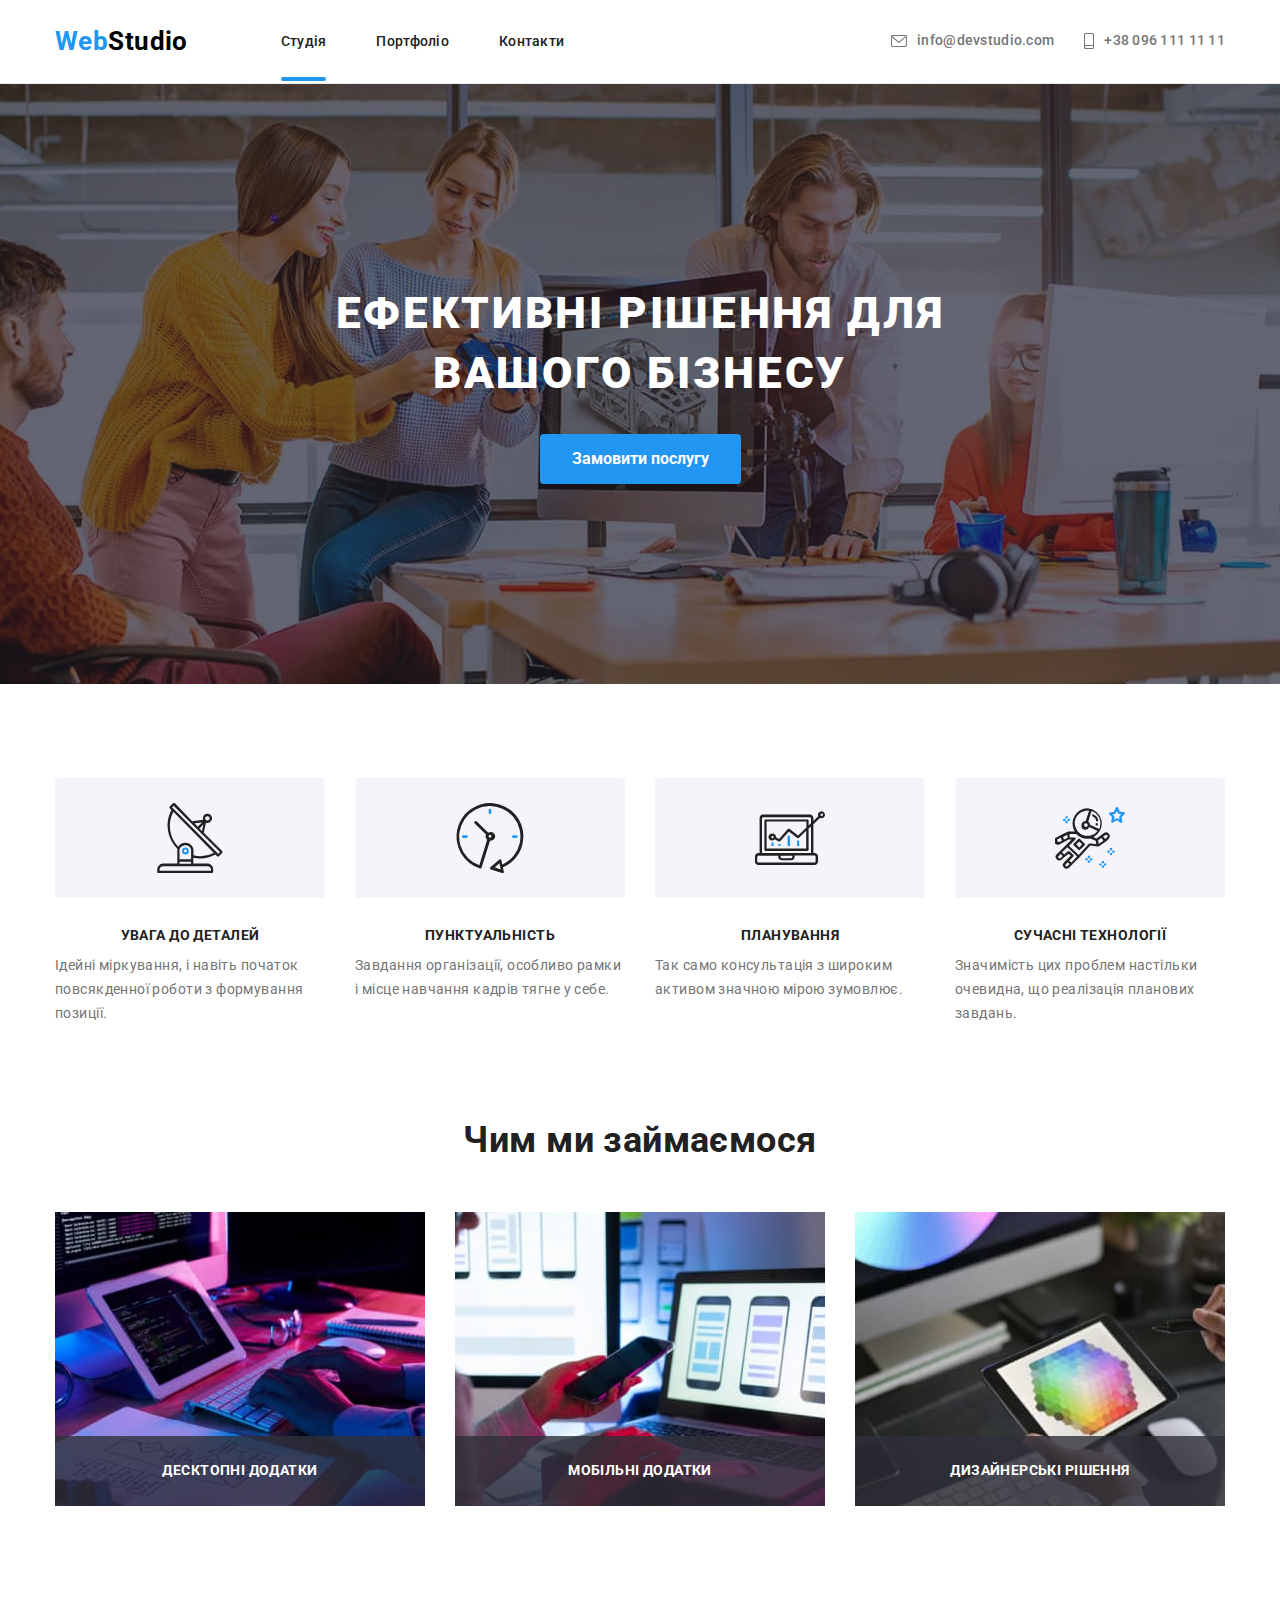
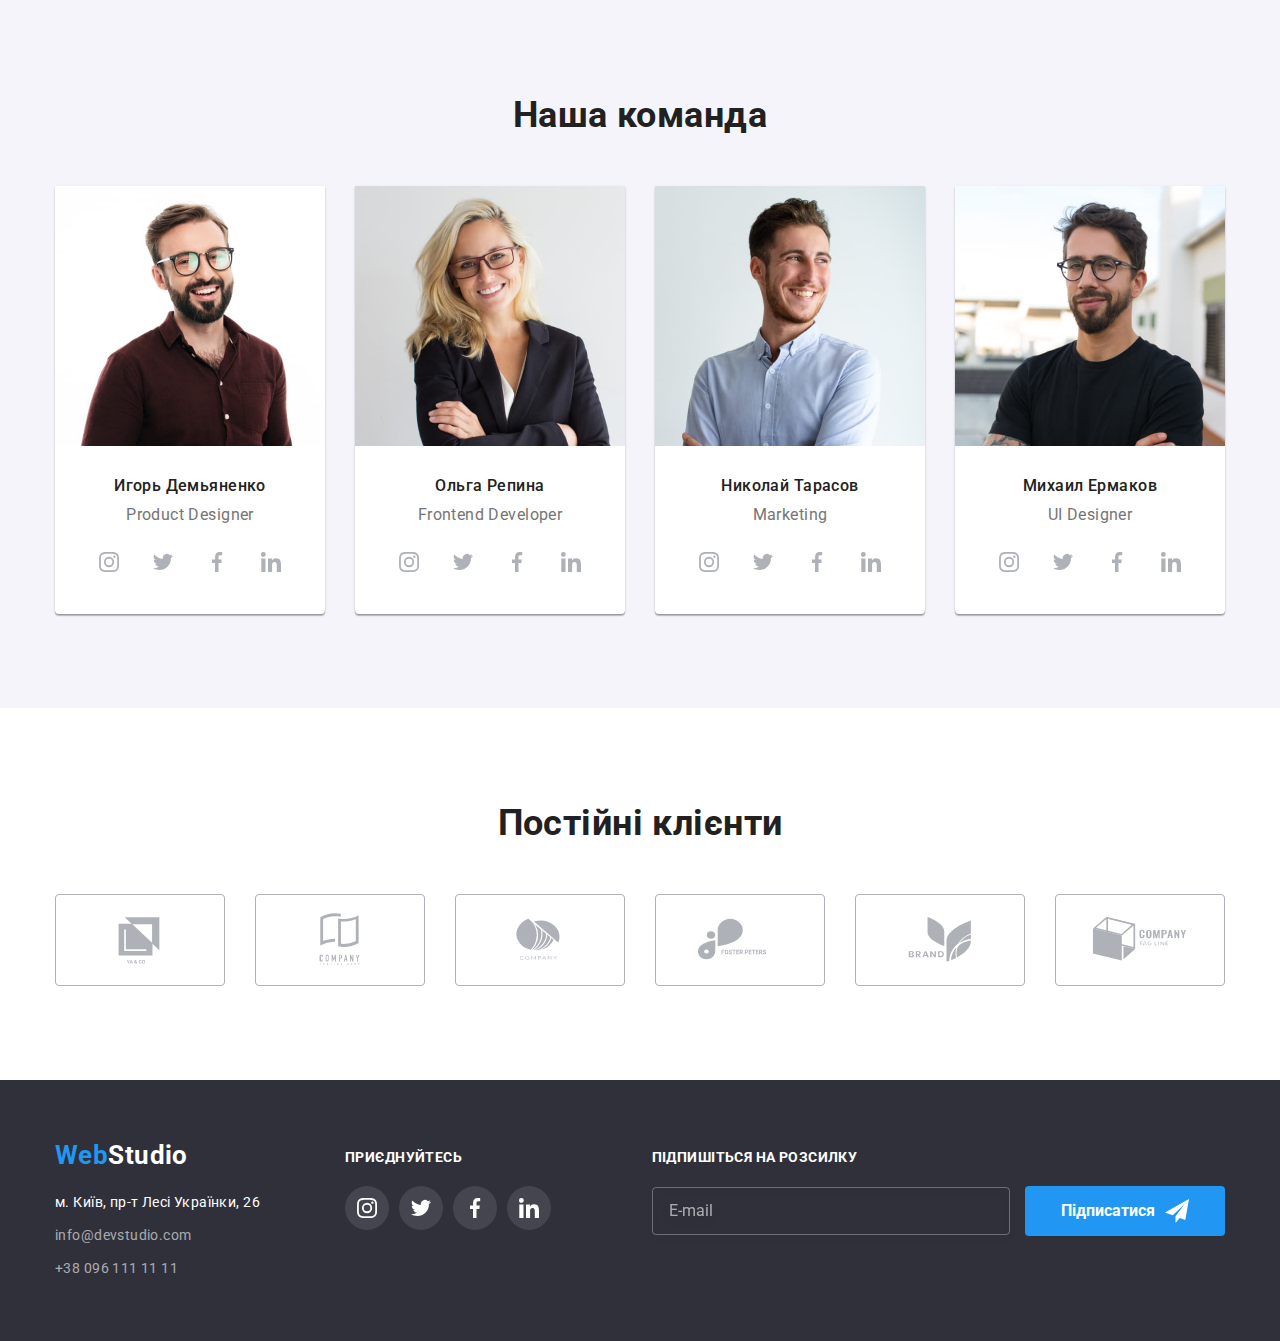
==== index.html @ 8ddde7fb "1" ====
<!DOCTYPE html>
<html lang="uk">
  <head>
    <meta charset="UTF-8" />
    <meta http-equiv="X-UA-Compatible" content="IE=edge" />
    <meta name="viewport" content="width=device-width, initial-scale=1.0" />
    <link
      href="https://fonts.googleapis.com/css2?family=Raleway:wght@700&family=Roboto:wght@400;500;700;900&display=swap"
      rel="stylesheet"
    />
    <link rel="stylesheet" href="./css/main.min.css" />

    <title>goit-markup-hw-08</title>
  </head>
  <body>
    <!-- головна навігація -->
    <heaer class="header">
      <div class="container">
        <nav class="main-navigation">
          <!-- логотип -->
          <a class="logo" href="./index.html" data-logo-hide>
            <span class="logo__item">Web</span
            ><span class="logo__item logo__item--common">Studio</span>
          </a>
          <!-- /логотип -->
          <button class="header__button" type="button" aria-expanded="false" data-menu-button>
            <svg
              class="header__icon"
              width="40"
              height="40"
              aria-controls="menu-container"
              aria-label="Перемикач мобільного меню"
            >
              <use class="header__icon--close" href="./images/icons1.svg#icon-close"></use>
              <use class="header__icon--menu" href="./images/icons1.svg#icon-menu"></use>
            </svg>
          </button>
          <div class="menu-container" id="menu-container" data-menu>
            <ul class="site-navigation">
              <li class="site-navigation__item">
                <a
                  class="main-navigation__link site-navigation__link site-navigation__link--active"
                  href="./index.html"
                  >Студія</a
                >
              </li>
              <li class="site-navigation__item">
                <a class="main-navigation__link site-navigation__link" href="./portfolio.html"
                  >Портфоліо</a
                >
              </li>
              <li class="site-navigation__item">
                <a class="main-navigation__link site-navigation__link" href="#">Контакти</a>
              </li>
            </ul>
            <!-- for desktop-tablet -->
            <ul class="contact-navigation">
              <li class="contact-navigation__item">
                <a
                  class="contact-navigation__link main-navigation__link"
                  href="mailto:info@devstudio.com"
                >
                  <svg class="contact-navigation__icon" width="16" height="12">
                    <use href="./images/icons1.svg#icon-envelope"></use>
                  </svg>
                  info@devstudio.com</a
                >
              </li>
              <li class="contact-navigation__item">
                <a class="contact-navigation__link main-navigation__link" href="tel:+380961111111"
                  ><svg class="contact-navigation__icon" width="10" height="16">
                    <use href="./images/icons1.svg#icon-smartphone"></use>
                  </svg>
                  +38 096 111 11 11</a
                >
              </li>
            </ul>
            <!-- /for desktop-tablet -->

            <!-- for mobile -->
            <ul class="contact-navigation-mobile">
              <li class="contact-navigation-mobile__item">
                <a
                  class="contact-navigation-mobile__link main-navigation__link"
                  href="tel:+380961111111"
                >
                  +38 096 111 11 11</a
                >
              </li>
              <li class="contact-navigation-mobile__item">
                <a
                  class="contact-navigation-mobile__link main-navigation__link"
                  href="mailto:info@devstudio.com"
                >
                  info@devstudio.com</a
                >
              </li>
            </ul>
            <ul class="mobile-menu-list">
              <li class="mobile-menu-list__item">
                Instagram<span class="mobile-menu-list__separator">|</span>
              </li>
              <li class="mobile-menu-list__item">
                Twitter<span class="mobile-menu-list__separator">|</span>
              </li>
              <li class="mobile-menu-list__item">
                Facebook<span class="mobile-menu-list__separator">|</span>
              </li>
              <li class="mobile-menu-list__item">LinkedIn</li>
            </ul>
            <!-- /for mobile -->
          </div>
        </nav>
      </div>
    </heaer>

    <!-- секція герой -->
    <section class="hero">
      <div class="container">
        <h1 class="hero__title">
          Ефективні рішення для <br />
          вашого бізнесу
        </h1>
        <button
          class="button button--primary"
          type="button"
          aria-label="Замовити послугу"
          data-modal-open
        >
          Замовити послугу
        </button>
      </div>
    </section>

    <!-- переваги -->
    <section class="features container">
      <h2 class="title visually-hidden">Характеристика компанії</h2>
      <ul class="features-list">
        <li class="features-list__item">
          <div class="features-list__container">
            <svg class="features-list__icon" width="70" height="70">
              <use href="./images/icons1.svg#icon-antenna"></use>
            </svg>
          </div>

          <h2 class="features-list__title">УВАГА ДО ДЕТАЛЕЙ</h2>
          <p class="features-list__caption">
            Ідейні міркування, і навіть початок повсякденної роботи з формування позиції.
          </p>
        </li>
        <li class="features-list__item">
          <div class="features-list__container">
            <svg class="features-list__icon" width="70" height="70">
              <use href="./images/icons1.svg#icon-clock"></use>
            </svg>
          </div>

          <h2 class="features-list__title">ПУНКТУАЛЬНІСТЬ</h2>
          <p class="features-list__caption">
            Завдання організації, особливо рамки і місце навчання кадрів тягне у себе.
          </p>
        </li>
        <li class="features-list__item">
          <div class="features-list__container">
            <svg class="features-list__icon" width="70" height="70">
              <use href="./images/icons1.svg#icon-diagram"></use>
            </svg>
          </div>

          <h2 class="features-list__title">ПЛАНУВАННЯ</h2>
          <p class="features-list__caption">
            Так само консультація з широким активом значною мірою зумовлює.
          </p>
        </li>
        <li class="features-list__item">
          <div class="features-list__container">
            <svg class="features-list__icon" width="70" height="70">
              <use href="./images/icons1.svg#icon-astronaut"></use>
            </svg>
          </div>

          <h2 class="features-list__title">СУЧАСНІ ТЕХНОЛОГІЇ</h2>
          <p class="features-list__caption">
            Значимість цих проблем настільки очевидна, що реалізація планових завдань.
          </p>
        </li>
      </ul>
    </section>

    <!-- що ми робимо? -->
    <section class="occupation container">
      <h2 class="title">Чим ми займаємося</h2>
      <ul class="occupation-list">
        <li class="occupation-list__item">
          <div class="occupation-list__thumb">
            <img
              src="./images/programming.jpg"
              alt="Програмування"
              class="occupation-list__image"
            />
            <!-- <img
              srcset="./images/maket.jpg 320w, ./images/maket@2x.jpg 640w"
              src="./images/maket.jpg"
              alt="Создание макета"
              sizes="(min-width: 1600px) 15vw, (min-width: 1200px) 25vw, (min-width: 768px) 50vw, 100vw"
            /> -->
            <span class="occupation-list__caption">Десктопні додатки</span>
          </div>
        </li>
        <li class="occupation-list__item">
          <div class="occupation-list__thumb">
            <img src="./images/maket.jpg" alt="Створення макету" class="occupation-list__image" />
            <span class="occupation-list__caption">Мобільні додатки</span>
          </div>
        </li>
        <li class="occupation-list__item">
          <div class="occupation-list__thumb">
            <img
              src="./images/colour-selection.jpg"
              alt="Підбір кольорів"
              class="occupation-list__image"
            />
            <span class="occupation-list__caption">Дизайнерські рішення</span>
          </div>
        </li>
      </ul>
    </section>

    <!-- секція команди -->
    <section class="team">
      <div class="container">
        <h2 class="title">Наша команда</h2>
        <ul class="team-list">
          <li class="team-list__item">
            <img
              srcset="./images/product-designer@2x.jpg 320w, ./images/product-designer.jpg 640w"
              src="./images/product-designer@2x.jpg"
              alt="Фото Игоря Демьяненко"
              sizes="(min-width: 1600px) 15vw, (min-width: 1200px) 25vw, (min-width: 768px) 50vw, 100vw"
            />
            <div class="team-list__holder">
              <h2 class="team-list__title">Игорь Демьяненко</h2>
              <span class="team-list__caption">Product Designer</span>

              <!-- блок посилань на соціальні мережі -->
              <ul class="social-list">
                <li class="social-list__item">
                  <a class="social-list__link" href="#">
                    <svg class="social-list__icon" width="20" height="20">
                      <use href="./images/icons1.svg#icon-instagram"></use>
                    </svg>
                  </a>
                </li>
                <li class="social-list__item">
                  <a class="social-list__link" href="#">
                    <svg class="social-list__icon" width="20" height="20">
                      <use href="./images/icons1.svg#icon-twitter"></use>
                    </svg>
                  </a>
                </li>
                <li class="social-list__item">
                  <a class="social-list__link" href="#">
                    <svg class="social-list__icon" width="20" height="20">
                      <use href="./images/icons1.svg#icon-facebook"></use>
                    </svg>
                  </a>
                </li>
                <li class="social-list__item">
                  <a class="social-list__link" href="#">
                    <svg class="social-list__icon" width="20" height="20">
                      <use href="./images/icons1.svg#icon-linkedin"></use>
                    </svg>
                  </a>
                </li>
              </ul>
              <!-- /блок посилань на соціальні мережі -->
            </div>
          </li>
          <li class="team-list__item">
            <img
              srcset="./images/frontend-developer@2x.jpg 320w, ./images/frontend-developer.jpg 640w"
              src="./images/frontend-developer@2x.jpg"
              alt="Фото Ольги Репиной"
              sizes="(min-width: 1600px) 15vw, (min-width: 1200px) 25vw, (min-width: 768px) 50vw, 100vw"
            />
            <div class="team-list__holder">
              <h2 class="team-list__title">Ольга Репина</h2>
              <span class="team-list__caption">Frontend Developer</span>

              <!-- блок посилань на соціальні мережі -->
              <ul class="social-list">
                <li class="social-list__item">
                  <a class="social-list__link" href="#">
                    <svg class="social-list__icon" width="20" height="20">
                      <use href="./images/icons1.svg#icon-instagram"></use>
                    </svg>
                  </a>
                </li>
                <li class="social-list__item">
                  <a class="social-list__link" href="#">
                    <svg class="social-list__icon" width="20" height="20">
                      <use href="./images/icons1.svg#icon-twitter"></use>
                    </svg>
                  </a>
                </li>
                <li class="social-list__item">
                  <a class="social-list__link" href="#">
                    <svg class="social-list__icon" width="20" height="20">
                      <use href="./images/icons1.svg#icon-facebook"></use>
                    </svg>
                  </a>
                </li>
                <li class="social-list__item">
                  <a class="social-list__link" href="#">
                    <svg class="social-list__icon" width="20" height="20">
                      <use href="./images/icons1.svg#icon-linkedin"></use>
                    </svg>
                  </a>
                </li>
              </ul>
              <!-- /блок посилань на соціальні мережі -->
            </div>
          </li>
          <li class="team-list__item">
            <img
              srcset="./images/marketing@2x.jpg 320w, ./images/marketing.jpg 640w"
              src="./images/marketing@2x.jpg"
              alt="Фото Николая Тарасова"
              sizes="(min-width: 1600px) 15vw, (min-width: 1200px) 25vw, (min-width: 768px) 50vw, 100vw"
            />
            <div class="team-list__holder">
              <h2 class="team-list__title">Николай Тарасов</h2>
              <span class="team-list__caption">Marketing</span>

              <!-- блок посилань на соціальні мережі -->
              <ul class="social-list">
                <li class="social-list__item">
                  <a class="social-list__link" href="#">
                    <svg class="social-list__icon" width="20" height="20">
                      <use href="./images/icons1.svg#icon-instagram"></use>
                    </svg>
                  </a>
                </li>
                <li class="social-list__item">
                  <a class="social-list__link" href="#">
                    <svg class="social-list__icon" width="20" height="20">
                      <use href="./images/icons1.svg#icon-twitter"></use>
                    </svg>
                  </a>
                </li>
                <li class="social-list__item">
                  <a class="social-list__link" href="#">
                    <svg class="social-list__icon" width="20" height="20">
                      <use href="./images/icons1.svg#icon-facebook"></use>
                    </svg>
                  </a>
                </li>
                <li class="social-list__item">
                  <a class="social-list__link" href="#">
                    <svg class="social-list__icon" width="20" height="20">
                      <use href="./images/icons1.svg#icon-linkedin"></use>
                    </svg>
                  </a>
                </li>
              </ul>
              <!-- /блок посилань на соціальні мережі -->
            </div>
          </li>
          <li class="team-list__item">
            <img
              srcset="./images/UI-designer@2x.jpg 320w, ./images/UI-designer.jpg 640w"
              src="./images/UI-designer@2x.jpg"
              alt="Фото Михаила Ермакова"
              sizes="(min-width: 1600px) 15vw, (min-width: 1200px) 25vw, (min-width: 768px) 50vw, 100vw"
            />
            <div class="team-list__holder">
              <h2 class="team-list__title">Михаил Ермаков</h2>
              <span class="team-list__caption">UI Designer</span>

              <!-- блок посилань на соціальні мережі -->
              <ul class="social-list">
                <li class="social-list__item">
                  <a class="social-list__link" href="#">
                    <svg class="social-list__icon" width="20" height="20">
                      <use href="./images/icons1.svg#icon-instagram"></use>
                    </svg>
                  </a>
                </li>
                <li class="social-list__item">
                  <a class="social-list__link" href="#">
                    <svg class="social-list__icon" width="20" height="20">
                      <use href="./images/icons1.svg#icon-twitter"></use>
                    </svg>
                  </a>
                </li>
                <li class="social-list__item">
                  <a class="social-list__link" href="#">
                    <svg class="social-list__icon" width="20" height="20">
                      <use href="./images/icons1.svg#icon-facebook"></use>
                    </svg>
                  </a>
                </li>
                <li class="social-list__item">
                  <a class="social-list__link" href="#">
                    <svg class="social-list__icon" width="20" height="20">
                      <use href="./images/icons1.svg#icon-linkedin"></use>
                    </svg>
                  </a>
                </li>
              </ul>
              <!-- /блок посилань на соціальні мережі -->
            </div>
          </li>
        </ul>
      </div>
    </section>

    <!-- клієнти -->
    <section class="clients container">
      <h2 class="title">Постійні клієнти</h2>
      <ul class="clients-list">
        <li class="clients-list__item">
          <a class="clients-list__link" href="#">
            <svg class="clients-list__icon" width="106" height="60">
              <use href="./images/icons1.svg#icon-company-1"></use>
            </svg>
          </a>
        </li>
        <li class="clients-list__item">
          <a class="clients-list__link" href="#">
            <svg class="clients-list__icon" width="106" height="60">
              <use href="./images/icons1.svg#icon-company-2"></use>
            </svg>
          </a>
        </li>
        <li class="clients-list__item">
          <a class="clients-list__link" href="#">
            <svg class="clients-list__icon" width="106" height="60">
              <use href="./images/icons1.svg#icon-company-3"></use>
            </svg>
          </a>
        </li>
        <li class="clients-list__item">
          <a class="clients-list__link" href="#">
            <svg class="clients-list__icon" width="106" height="60">
              <use href="./images/icons1.svg#icon-company-4"></use>
            </svg>
          </a>
        </li>
        <li class="clients-list__item">
          <a class="clients-list__link" href="#">
            <svg class="clients-list__icon" width="106" height="60">
              <use href="./images/icons1.svg#icon-company-5"></use>
            </svg>
          </a>
        </li>
        <li class="clients-list__item">
          <a class="clients-list__link" href="#">
            <svg class="clients-list__icon" width="106" height="60">
              <use href="./images/icons1.svg#icon-company-6"></use>
            </svg>
          </a>
        </li>
      </ul>
    </section>

    <!-- футер -->
    <footer class="footer">
      <div class="container container--footer">
        <!-- секція 1 -->
        <section class="address">
          <!-- логотип -->
          <a class="logo logo--footer" href="./index.html">
            <span class="logo__item">Web</span
            ><span class="logo__item logo__item--footer">Studio</span>
          </a>
          <!-- /логотип -->
          <address class="addres__caption">
            <p class="address__text">м. Київ, пр-т Лесі Українки, 26</p>
            <a href="mailto:info@devstudio.com" class="address__link">info@devstudio.com</a>
            <a href="tel:+380961111111" class="address__link">+38 096 111 11 11</a>
          </address>
        </section>

        <!-- секція 2 -->
        <section class="join">
          <b class="footer__title">приєднуйтесь</b>
          <!-- блок посилань на соціальні мережі -->
          <ul class="social-list social-list--footer">
            <li class="social-list__item social-list__item--footer">
              <a class="social-list__link" href="#">
                <svg class="social-list__icon" width="20" height="20">
                  <use href="./images/icons1.svg#icon-instagram"></use>
                </svg>
              </a>
            </li>
            <li class="social-list__item social-list__item--footer">
              <a class="social-list__link" href="#">
                <svg class="social-list__icon" width="20" height="20">
                  <use href="./images/icons1.svg#icon-twitter"></use>
                </svg>
              </a>
            </li>
            <li class="social-list__item social-list__item--footer">
              <a class="social-list__link" href="#">
                <svg class="social-list__icon" width="20" height="20">
                  <use href="./images/icons1.svg#icon-facebook"></use>
                </svg>
              </a>
            </li>
            <li class="social-list__item social-list__item--footer">
              <a class="social-list__link" href="#">
                <svg class="social-list__icon" width="20" height="20">
                  <use href="./images/icons1.svg#icon-linkedin"></use>
                </svg>
              </a>
            </li>
          </ul>
          <!-- /блок посилань на соціальні мережі -->
        </section>

        <!-- секція 3 -->
        <section class="mailing">
          <b class="footer__title">Підпишіться на розсилку</b>
          <form class="mailing__form" autocomplete="off">
            <input class="mailing__input" type="email" placeholder="E-mail" />
            <button class="button button--primary button--footer">
              Підписатися
              <svg class="button--footer__icon" width="24" height="24">
                <use href="./images/icons1.svg#icon-send"></use>
              </svg>
            </button>
          </form>
        </section>
      </div>
    </footer>

    <!-- MODAL WINDOW -->

    <div class="backdrop backdrop--is-hidden" data-modal>
      <div class="modal">
        <div class="modal__conteiner">
          <button class="modal__button" type="button" aria-label="Закрити форму" data-modal-close>
            <svg class="modal__icon" width="18" height="18">
              <use href="./images/icons1.svg#icon-close-black"></use>
            </svg>
          </button>
        </div>

        <form class="form" autocomplete="off">
          <b class="form__title">Залиште свої дані, ми вам передзвонимо</b>

          <div class="form__item">
            <label for="input__name">
              <span class="form__label">Ім'я</span>
            </label>
            <div class="form__container">
              <input class="form__input" id="input__name" type="name" name="name" placeholder=" " />
              <svg class="form__icon" width="18" height="18">
                <use href="./images/icons1.svg#icon-person"></use>
              </svg>
            </div>
          </div>

          <div class="form__item">
            <label for="input__call">
              <span class="form__label">Телефон</span>
            </label>
            <div class="form__container">
              <input class="form__input" id="input__call" type="tel" name="tel" placeholder=" " />
              <svg class="form__icon" width="18" height="18">
                <use href="./images/icons1.svg#icon-call"></use>
              </svg>
            </div>
          </div>

          <div class="form__item">
            <label for="input__mail">
              <span class="form__label">Пошта</span>
            </label>
            <div class="form__container">
              <input
                class="form__input"
                id="input__mail"
                type="email"
                name="email"
                placeholder=" "
              />
              <svg class="form__icon" width="18" height="18">
                <use href="./images/icons1.svg#icon-email"></use>
              </svg>
            </div>
          </div>

          <!-- <label class="form__item">
            <span class="form__label">Пошта</span>
            <div class="form__container">
              <input class="form__input" type="email" name="email" placeholder=" " />
              <svg class="form__icon" width="18" height="18">
                <use href="./images/icons1.svg#icon-email"></use>
              </svg>
            </div>
          </label> -->

          <label class="form__item">
            <span class="form__label">Коментар</span>
            <textarea class="form__textarea" name="comment" placeholder="Введіть текст"></textarea>
          </label>

          <label class="form__item form__item--checkbox">
            <input class="form__checkbox" type="checkbox" name="agreement" />

            <span class="form__icon--checkbox"></span>

            <span class="form__label form__label--checkbox"
              >Погоджуюся з розсилкою та приймаю
              <a class="form__link" href="">Умови договору</a></span
            >
          </label>

          <div class="form__item">
            <button class="button button--primary" type="submit">Відправити</button>
          </div>
        </form>
      </div>
    </div>

    <!-- /MODAL WINDOW -->

    <script src="./js/modal.js"></script>
    <script src="./js/menu.js"></script>
  </body>
</html>
---- css/main.min.css ----
/*! modern-normalize v1.1.0 | MIT License | https://github.com/sindresorhus/modern-normalize */*,::before,::after{box-sizing:border-box}html{line-height:1.15;-webkit-text-size-adjust:100%;-moz-tab-size:4;-o-tab-size:4;tab-size:4}body{margin:0;font-family:system-ui,-apple-system,"Segoe UI",Roboto,Helvetica,Arial,sans-serif,"Apple Color Emoji","Segoe UI Emoji"}hr{height:0;color:inherit}abbr[title]{-webkit-text-decoration:underline dotted;text-decoration:underline dotted}b,strong{font-weight:bolder}code,kbd,samp,pre{font-family:ui-monospace,SFMono-Regular,Consolas,"Liberation Mono",Menlo,monospace;font-size:1em}small{font-size:80%}sub,sup{font-size:75%;line-height:0;position:relative;vertical-align:baseline}sub{bottom:-0.25em}sup{top:-0.5em}table{text-indent:0;border-color:inherit}button,input,optgroup,select,textarea{font-family:inherit;font-size:100%;line-height:1.15;margin:0}button,select{text-transform:none}button,[type=button],[type=reset],[type=submit]{-webkit-appearance:button}::-moz-focus-inner{border-style:none;padding:0}:-moz-focusring{outline:1px dotted ButtonText}:-moz-ui-invalid{box-shadow:none}legend{padding:0}progress{vertical-align:baseline}::-webkit-inner-spin-button,::-webkit-outer-spin-button{height:auto}[type=search]{-webkit-appearance:textfield;outline-offset:-2px}::-webkit-search-decoration{-webkit-appearance:none}::-webkit-file-upload-button{-webkit-appearance:button;font:inherit}summary{display:list-item}body{background-color:#fff;color:#757575;font-family:"Roboto",sans-serif;font-size:14px;letter-spacing:.03em}body .modal-open{overflow:hidden}p,a,ul,h1,h2,h3{margin:0;padding:0}a{text-decoration:none}ul{list-style:none}button{display:inline-block}img{display:block;max-width:100%;height:auto}address{font-style:normal}input,textarea{color:inherit;border:1px solid rgba(33,33,33,.2);border-radius:4px;transition:border 250ms cubic-bezier(0.4, 0, 0.2, 1)}input:focus,textarea:focus{outline:none;border:1px solid #2196f3;border-radius:4px}textarea{resize:none}.container{margin-left:auto;margin-right:auto;padding:0 15px}@media screen and (min-width: 480px){.container{width:480px}}@media screen and (min-width: 768px){.container{width:768px}}@media screen and (min-width: 1200px){.container{width:1200px}}.visually-hidden{position:absolute;width:1px;height:1px;margin:-1px;border:0;padding:0;white-space:nowrap;-webkit-clip-path:inset(100%);clip-path:inset(100%);clip:rect(0 0 0 0);overflow:hidden}.title{margin-bottom:30px;color:#212121;font-weight:700;font-size:28px;line-height:1.18;text-align:center}@media screen and (min-width: 1200px){.title{margin-bottom:50px;font-size:36px;line-height:1.17}}.button{padding:6px 22px;min-width:73px;cursor:pointer;color:#000;background-color:#f5f4fa;font-weight:500;font-size:16px;line-height:1.62;text-align:center;border-radius:4px;border:none;transition:background-color 250ms cubic-bezier(0.4, 0, 0.2, 1),box-shadow 250ms cubic-bezier(0.4, 0, 0.2, 1)}.button:hover,.button:focus{background-color:#2196f3;color:#fff;box-shadow:0px 1px 3px rgba(0,0,0,.12),0px 1px 1px rgba(0,0,0,.14),0px 2px 1px rgba(0,0,0,.2)}.button--primary{padding:10px 32px;min-width:200px;min-height:50px;background-color:#2196f3;color:#fff;font-weight:700;font-size:16px;line-height:1.88;transition:background-color 250ms cubic-bezier(0.4, 0, 0.2, 1),color 250ms cubic-bezier(0.4, 0, 0.2, 1)}.button--primary:hover{background-color:#188ce8}.button--footer{display:inline-flex;justify-content:center;align-items:center}.button--footer__icon{margin-left:10px;fill:#fff}.logo{display:inline-block;padding-top:16px;padding-bottom:16px;font-family:"Roboto",sans-serif;font-weight:700;font-size:24px;line-height:1.17}.logo--is-hide{display:none}@media screen and (min-width: 768px){.logo{padding-top:26px;padding-bottom:26px}}@media screen and (min-width: 1200px){.logo{font-size:26px;line-height:1.19}}.logo__item{color:#2196f3}.logo__item--common{color:#000}.logo__item--footer{color:#fff}.logo>.logo__item{transition:color 250ms cubic-bezier(0.4, 0, 0.2, 1)}.logo:hover>.logo__item{color:rgba(33,150,243,.6)}.logo--footer{padding:0;margin-bottom:20px}.header{position:relative;display:block;border-bottom:1px solid #ececec}@media screen and (min-width: 768px){.header{display:flex}}.header__button{fill:#000}@media screen and (max-width: 767px){.header__button{display:inline-flex;padding:0;margin-left:auto;border:none;background-color:rgba(0,0,0,0)}}@media screen and (min-width: 768px){.header__button{display:none}}.header__button:hover,.header__button:focus{fill:#2196f3}.header__icon--close{display:none}.header__button--is-open .header__icon--close{display:block}.header__button--is-open .header__icon--menu{display:none}.header__button--is-open{margin-top:10px}.menu-container{display:none}@media screen and (max-width: 767px){.menu-container{position:absolute;left:0;top:100%;z-index:60;overflow-y:scroll;padding-left:40px;width:100%;min-height:570px;max-height:796px;background-color:#fff}.menu-container--is-open{display:block}}@media screen and (min-width: 768px){.menu-container{display:flex;width:100%}}.main-navigation{display:flex;align-items:center}@media screen and (max-width: 767px){.main-navigation{justify-content:space-between}.main-navigation__link{font-weight:500;font-size:40px;line-height:1.18;letter-spacing:.02em;color:#000}}@media screen and (min-width: 768px){.main-navigation{min-height:80px}.main-navigation__link{padding:32px 0;font-weight:500;font-size:14px;line-height:1.14;letter-spacing:.02em;color:#212121;transition:color 250ms cubic-bezier(0.4, 0, 0.2, 1)}.main-navigation__link:hover,.main-navigation__link:focus{color:#2196f3}}@media screen and (min-width: 1200px){.main-navigation{min-height:60px}}@media screen and (max-width: 767px){.site-navigation__link--active{color:#2196f3}.site-navigation__item:not(:last-child){margin-bottom:32px}.site-navigation__item:last-child{margin-bottom:302px}}@media screen and (min-width: 768px){.site-navigation{display:flex;align-items:center;margin-left:88px}.site-navigation__item:not(:last-child){margin-right:50px}.site-navigation__link{position:relative}.site-navigation__link--active::after{content:"";position:absolute;left:0;bottom:0;display:block;width:100%;height:4px;background-color:#2196f3;border-radius:2px}}@media screen and (min-width: 1200px){.site-navigation{margin-left:93px}}@media screen and (max-width: 767px){.contact-navigation-mobile__link{font-size:34px;color:#2196f3;margin-bottom:32px}.contact-navigation-mobile__item:not(:last-child){margin-bottom:32px}.contact-navigation-mobile__item:last-child{margin-bottom:64px}.contact-navigation-mobile__item:last-child .contact-navigation-mobile__link{font-size:24px;line-height:1.17;color:#757575}}@media screen and (min-width: 768px){.contact-navigation-mobile{display:none}}.mobile-menu-list{display:none}@media screen and (max-width: 767px){.mobile-menu-list{display:flex;margin-bottom:48px}.mobile-menu-list__item{font-weight:500;font-size:18px;line-height:1.22;letter-spacing:.02em;color:#2196f3}.mobile-menu-list__item:not(:last-child){margin-right:10px}.mobile-menu-list__separator{display:inline-block;color:rgba(33,33,33,.2);margin-left:10px}}.contact-navigation{display:none}@media screen and (min-width: 768px)and (max-width: 1199px){.contact-navigation{flex-direction:column;align-items:flex-start}.contact-navigation__item:not(:last-child){margin-bottom:10px}}@media screen and (min-width: 768px){.contact-navigation{display:flex;margin-left:auto}.contact-navigation__item{fill:#757575}.contact-navigation__link{display:flex;align-items:center;justify-content:center;padding:0;color:#757575}.contact-navigation__icon{margin-right:10px;fill:currentColor}}@media screen and (min-width: 1200px){.contact-navigation__item:not(:last-child){margin-right:30px}}.hero{padding:118px 0;margin-right:auto;margin-left:auto;text-align:center;background-color:#c4c4c4;background-image:linear-gradient(rgba(47, 48, 58, 0.4), rgba(47, 48, 58, 0.4)),url(../images/bgi.jpg);background-repeat:no-repeat;background-position:center;background-size:cover}@media screen and (min-width: 1200px){.hero{padding:200px 0}}@media(min-device-pixel-ratio: 2),(-webkit-min-device-pixel-ratio: 2),(min-resolution: 192dpi),(min-resolution: 2dppx){.hero{background-image:linear-gradient(rgba(47, 48, 58, 0.4), rgba(47, 48, 58, 0.4)),url(../images/bgi@x2.jpg)}}.hero__title{margin-bottom:30px;color:#fff;font-weight:900;font-size:26px;line-height:1.62;letter-spacing:.06em;text-transform:uppercase}@media screen and (min-width: 1200px){.hero__title{font-size:44px;line-height:1.36}}.features{padding-top:60px;padding-bottom:60px}@media screen and (min-width: 1200px){.features{padding-top:94px;padding-bottom:94px}}@media screen and (min-width: 768px){.features-list{display:flex;flex-wrap:wrap}}.features-list__item{max-width:450px}@media screen and (min-width: 768px){.features-list__item{width:calc((100% - 30px)/2)}}@media screen and (min-width: 1200px){.features-list__item{width:calc((100% - 90px)/4)}.features-list__item:not(:last-child){margin-right:30px}}@media screen and (min-width: 480px)and (max-width: 767px){.features-list__item:not(:last-child){margin-bottom:30px}}@media screen and (min-width: 768px)and (max-width: 1199px){.features-list__item:not(:nth-last-child(-n+2)){margin-bottom:30px}.features-list__item:nth-child(odd){margin-right:30px}}.features-list__title{margin-bottom:10px;color:#212121;font-weight:700;font-size:14px;line-height:1.14;text-align:center;text-transform:uppercase}.features-list__caption{margin-top:0;margin-bottom:0px;font-size:14px;line-height:1.71}.features-list__container{display:flex;justify-content:center;align-items:center;margin-bottom:30px;min-height:120px;background-color:#f5f4fa;border-radius:4px}.occupation{padding-bottom:94px}@media screen and (max-width: 1199px){.occupation{display:none}}.occupation-list{display:flex}.occupation-list__thumb{position:relative}.occupation-list__caption{position:absolute;right:0;left:0;bottom:0;display:flex;justify-content:center;align-items:center;margin:0;height:70px;background:rgba(47,48,58,.8);color:#fff;font-weight:700;line-height:1.14;text-align:center;text-transform:uppercase}.occupation-list__item:not(:last-child){margin-right:30px}.social-list{display:flex;justify-content:center}.social-list__item:not(:last-child){margin-right:10px}.social-list__link{display:flex;align-items:center;justify-content:center;width:44px;height:44px;padding:0;border:none;border-radius:50%;fill:#afb1b8;transition:background-color 250ms cubic-bezier(0.4, 0, 0.2, 1)}.social-list__link:hover,.social-list__linl:focus{fill:#fff;background-color:#2196f3}.social-list__item--footer{border-radius:50%;background-color:rgba(255,255,255,.1)}.social-list__item--footer .social-list__link{fill:#fff}.social-list__item--footer .social-list__link:hover,.social-list__item--footer .social-list__linl:focus{background-color:#2196f3}.team{padding-top:60px;padding-bottom:60px;background-color:#f5f4fa}@media screen and (min-width: 1200px){.team{padding-top:94px;padding-bottom:94px}}@media screen and (min-width: 768px){.team-list{display:flex;justify-content:center;flex-wrap:wrap}}.team-list__item{max-width:450px;text-align:center;background-color:#fff;box-shadow:0px 1px 3px rgba(0,0,0,.12),0px 1px 1px rgba(0,0,0,.14),0px 2px 1px rgba(0,0,0,.2);border-radius:0px 0px 4px 4px}@media screen and (min-width: 768px){.team-list__item{width:calc((100% - 30px)/2)}}@media screen and (min-width: 1200px){.team-list__item{width:calc((100% - 90px)/4)}.team-list__item:not(:last-child){margin-right:30px}}@media screen and (min-width: 480px)and (max-width: 767px){.team-list__item:not(:last-child){margin-bottom:30px}}@media screen and (min-width: 768px)and (max-width: 1199px){.team-list__item:not(:nth-last-child(-n+2)){margin-bottom:30px}.team-list__item:nth-child(odd){margin-right:30px}.team-list__item:last-child{margin-right:auto}}.team-list__title{margin-bottom:10px;color:#212121;font-weight:500;font-size:16px;line-height:1.19}.team-list__caption{display:inline-block;margin-bottom:16px;font-size:16px;line-height:1.19}.team-list__holder{text-align:center;padding-top:30px;padding-bottom:24px}@media screen and (min-width: 1200px){.team-list__holder{padding-top:30px;padding-bottom:30px}}.clients{padding-top:60px;padding-bottom:60px}@media screen and (min-width: 1200px){.clients{padding-top:94px;padding-bottom:94px}}.clients-list{display:flex;flex-wrap:wrap}.clients-list__item{min-height:92px;width:calc((100% - 30px)/2);border:1px solid #afb1b8;border-radius:4px}@media screen and (min-width: 768px){.clients-list__item{width:calc((100% - 60px)/3)}}@media screen and (min-width: 1200px){.clients-list__item{width:calc((100% - 150px)/6)}.clients-list__item:not(:last-child){margin-right:30px}}@media screen and (max-width: 767px){.clients-list__item:not(:nth-last-child(-n+2)){margin-bottom:30px}.clients-list__item:nth-last-child(even){margin-right:30px}}@media screen and (min-width: 768px)and (max-width: 1199px){.clients-list__item:not(:nth-last-child(-n+3)){margin-bottom:30px}.clients-list__item:not(:nth-child(3n)){margin-right:30px}}.clients-list__link{display:flex;justify-content:center;align-items:center;width:100%;height:100%;fill:#afb1b8;transition:border-color 250ms cubic-bezier(0.4, 0, 0.2, 1),fill 250ms cubic-bezier(0.4, 0, 0.2, 1)}.clients-list__item:hover,.clients-list__item:focus,.clients-list__item:hover .clients-list__icon,.clients-list__item:focus .clients-list__icon{outline:none;fill:#2196f3;border-color:#2196f3}.footer{padding-top:60px;padding-bottom:60px;background-color:#2f303a}.footer__title{display:block;margin-bottom:20px;color:#fff;text-transform:uppercase;font-weight:700;font-size:14px;line-height:1.14}@media screen and (min-width: 768px){.container--footer{display:flex;flex-wrap:wrap;justify-content:space-around}}@media screen and (max-width: 1199px){.container--footer{text-align:center}}@media screen and (max-width: 1199px){.address,.join{margin-bottom:60px}}.address{font-size:14px;line-height:1.71}@media screen and (min-width: 1200px){.address{margin-right:85px}}.address__text{margin-bottom:8px;color:#fff}@media screen and (min-width: 1200px){.address__text{margin-bottom:9px}}.address__link{display:block;color:rgba(255,255,255,.6);transition:color 250ms cubic-bezier(0.4, 0, 0.2, 1)}.address__link:not(:last-child){margin-bottom:8px}@media screen and (min-width: 1200px){.address__link:not(:last-child){margin-bottom:9px}}.address__link:hover,.address__link:focus{color:rgba(33,150,243,.6)}@media screen and (min-width: 768px){.join{padding-top:10px}}@media screen and (max-width: 479px){.mailing{max-width:450px}}@media screen and (min-width: 480px)and (max-width: 1199px){.mailing{min-width:450px}}@media screen and (min-width: 1200px){.mailing{margin-left:auto;padding-top:10px;min-width:570px}}.mailing__input{padding:15px 0 15px 16px;min-width:100%;color:#fff;background-color:inherit;border:1px solid rgba(255,255,255,.3);filter:drop-shadow(0px 4px 4px rgba(0, 0, 0, 0.15));border-radius:4px;transition:border 250ms cubic-bezier(0.4, 0, 0.2, 1)}@media screen and (max-width: 1199px){.mailing__input{margin-bottom:20px}}@media screen and (min-width: 1200px){.mailing__input{margin-right:12px;min-width:358px}}.mailing__input::-moz-placeholder{font-weight:400;font-size:16px;line-height:1.25;color:rgba(255,255,255,.6)}.mailing__input:-ms-input-placeholder{font-weight:400;font-size:16px;line-height:1.25;color:rgba(255,255,255,.6)}.mailing__input::placeholder{font-weight:400;font-size:16px;line-height:1.25;color:rgba(255,255,255,.6)}.portfolio{padding-top:60px;padding-bottom:60px}@media screen and (min-width: 1200px){.portfolio{padding-top:94px;padding-bottom:94px}}.filter-list{display:flex}@media screen and (max-width: 767px){.filter-list{flex-wrap:wrap;margin-bottom:40px}.filter-list__item:not(:nth-last-child(-n+2)){margin-bottom:15px}}@media screen and (min-width: 768px){.filter-list{justify-content:center;margin-bottom:30px}}@media screen and (min-width: 1200px){.filter-list{margin-bottom:50px}}.filter-list__item:not(:last-child){margin-right:8px}@media screen and (min-width: 768px){.portfolio-list{display:flex;justify-content:center;flex-wrap:wrap}}.portfolio-list__item{max-width:450px;border:1px solid #eee;transition:box-shadow 250ms cubic-bezier(0.4, 0, 0.2, 1)}@media screen and (min-width: 768px){.portfolio-list__item{width:calc((100% - 30px)/2)}}@media screen and (min-width: 1200px){.portfolio-list__item{width:calc((100% - 60px)/3)}.portfolio-list__item:not(:nth-child(3n)){margin-right:30px}.portfolio-list__item:not(:nth-last-child(-n+3)){margin-bottom:30px}}@media screen and (min-width: 480px)and (max-width: 767px){.portfolio-list__item:not(:last-child){margin-bottom:30px}}@media screen and (min-width: 768px)and (max-width: 1199px){.portfolio-list__item:not(:nth-last-child(1)){margin-bottom:30px}.portfolio-list__item:nth-child(odd){margin-right:30px}.portfolio-list__item:last-child{margin-right:auto}}.portfolio-list__item:hover,.portfolio-list__item:focus{box-shadow:0px 1px 3px rgba(0,0,0,.12),0px 1px 1px rgba(0,0,0,.14),0px 2px 1px rgba(0,0,0,.2)}.portfolio-list__caption{padding:20px 24px}.portfolio-list__title{margin-bottom:4px;color:#212121;font-size:18px;line-height:2;letter-spacing:.06em}.portfolio-list__theme{color:#757575;font-size:16px;line-height:1.88;letter-spacing:.03em}.portfolio-list__link{position:relative}.portfolio-list__thumb{position:relative;overflow:hidden}.portfolio-list__overlay{position:absolute;top:0;left:0;width:100%;height:100%;background-color:rgba(33,150,243,.9);transform:translateY(100%);transition:transform 250ms cubic-bezier(0.4, 0, 0.2, 1)}.portfolio-list__link:hover .portfolio-list__overlay,.portfolio-list__link:focus .portfolio-list__overlay{transform:translateY(0)}.portfolio-list__text{position:absolute;top:50%;left:50%;display:flex;justify-content:center;align-items:center;width:322px;height:100%;font-size:18px;line-height:1.56;color:#fff;transform:translate(-50%, -50%)}.backdrop{position:fixed;top:0;left:0;width:100%;height:100%;background-color:rgba(0,0,0,.2);z-index:5;opacity:1;transition:opacity 250ms cubic-bezier(0.4, 0, 0.2, 1)}.backdrop--is-hidden{opacity:0;pointer-events:none}.modal{position:absolute;top:50%;left:50%;transform:translate(-50%, -50%);padding-bottom:40px;max-height:609px;max-width:450px;height:100%;width:100%;overflow-y:auto;opacity:1;background-color:#fff;box-shadow:0px 1px 3px rgba(0,0,0,.12),0px 1px 1px rgba(0,0,0,.14),0px 2px 1px rgba(0,0,0,.2);border-radius:4px}@media screen and (min-width: 1200px){.modal{max-height:581px;max-width:528px}}.modal__conteiner{display:flex;justify-content:flex-end}.modal__button{display:flex;align-items:center;width:30px;height:30px;margin:8px;background-color:#fff;border:1px solid rgba(0,0,0,.1);border-radius:50%}.modal__button :hover,.modal__button :focus{fill:#2196f3}.form{display:flex;flex-direction:column;margin:0 40px}.form__title{margin-bottom:12px;font-weight:700;font-size:20px;line-height:1.15;text-align:center;color:#212121}.form__item{position:relative;display:flex;flex-direction:column}.form__item:not(:nth-last-child(-n+3)){margin-bottom:10px}.form__item:nth-last-child(3){margin-bottom:20px}.form__item:nth-last-child(2){margin-bottom:30px}.form__item:nth-last-child(1){margin:0 auto}.form__input{padding:12px 12px 12px 42px;width:100%;height:40px}.form__container{position:relative}.form__icon{position:absolute;left:12px;top:0;transform:translateY(60%);transition:fill 250ms cubic-bezier(0.4, 0, 0.2, 1)}.form__input:focus+.form__icon{fill:#2196f3}.form__label{margin-bottom:4px;font-size:12px;line-height:1.17;letter-spacing:.01em}.form__textarea{min-height:120px;padding:12px 16px}.form__textarea::-moz-placeholder{font-size:14px;line-height:1.14;color:rgba(117,117,117,.5)}.form__textarea:-ms-input-placeholder{font-size:14px;line-height:1.14;color:rgba(117,117,117,.5)}.form__textarea::placeholder{font-size:14px;line-height:1.14;color:rgba(117,117,117,.5)}.form__item--checkbox{display:flex;flex-direction:row;justify-content:center;align-items:center}.form__label--checkbox{display:inline-block;margin-left:8px;margin-bottom:0;letter-spacing:.03em}@media screen and (min-width: 1200px){.form__label--checkbox{font-size:14px;line-height:1.71}}.form__link{-webkit-text-decoration-line:underline;text-decoration-line:underline;color:#2196f3}.form__checkbox{-webkit-appearance:none;-moz-appearance:none;appearance:none;position:absolute}.form__icon--checkbox{display:inline-block;width:16px;height:15px;background-color:inherit;border:2px solid #212121;border-radius:2px;transition:border-color 250ms cubic-bezier(0.4, 0, 0.2, 1),background-color 250ms cubic-bezier(0.4, 0, 0.2, 1)}.form__checkbox:checked+.form__icon--checkbox{background-color:#2196f3;background-image:url(../images/icon-check.svg);background-size:contain;background-origin:border-box;border-color:rgba(0,0,0,0)}/*# sourceMappingURL=main.min.css.map */
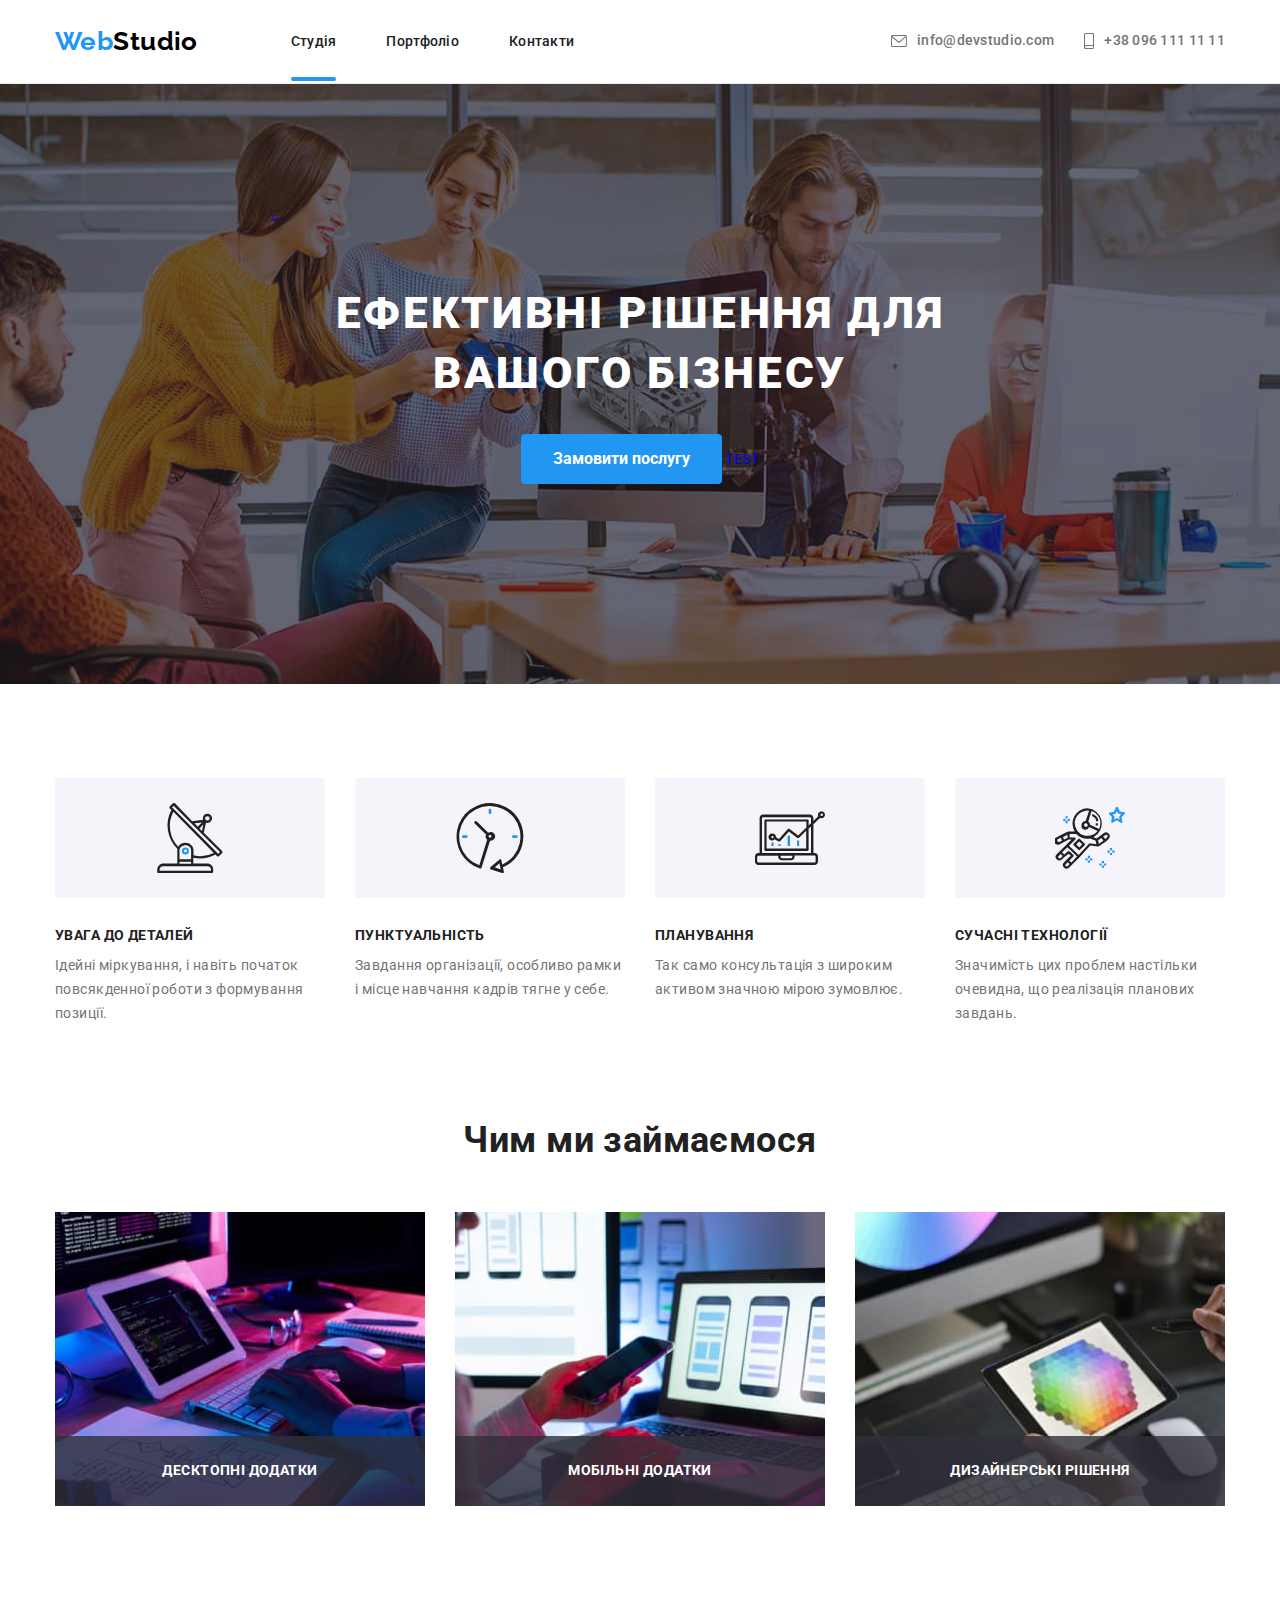
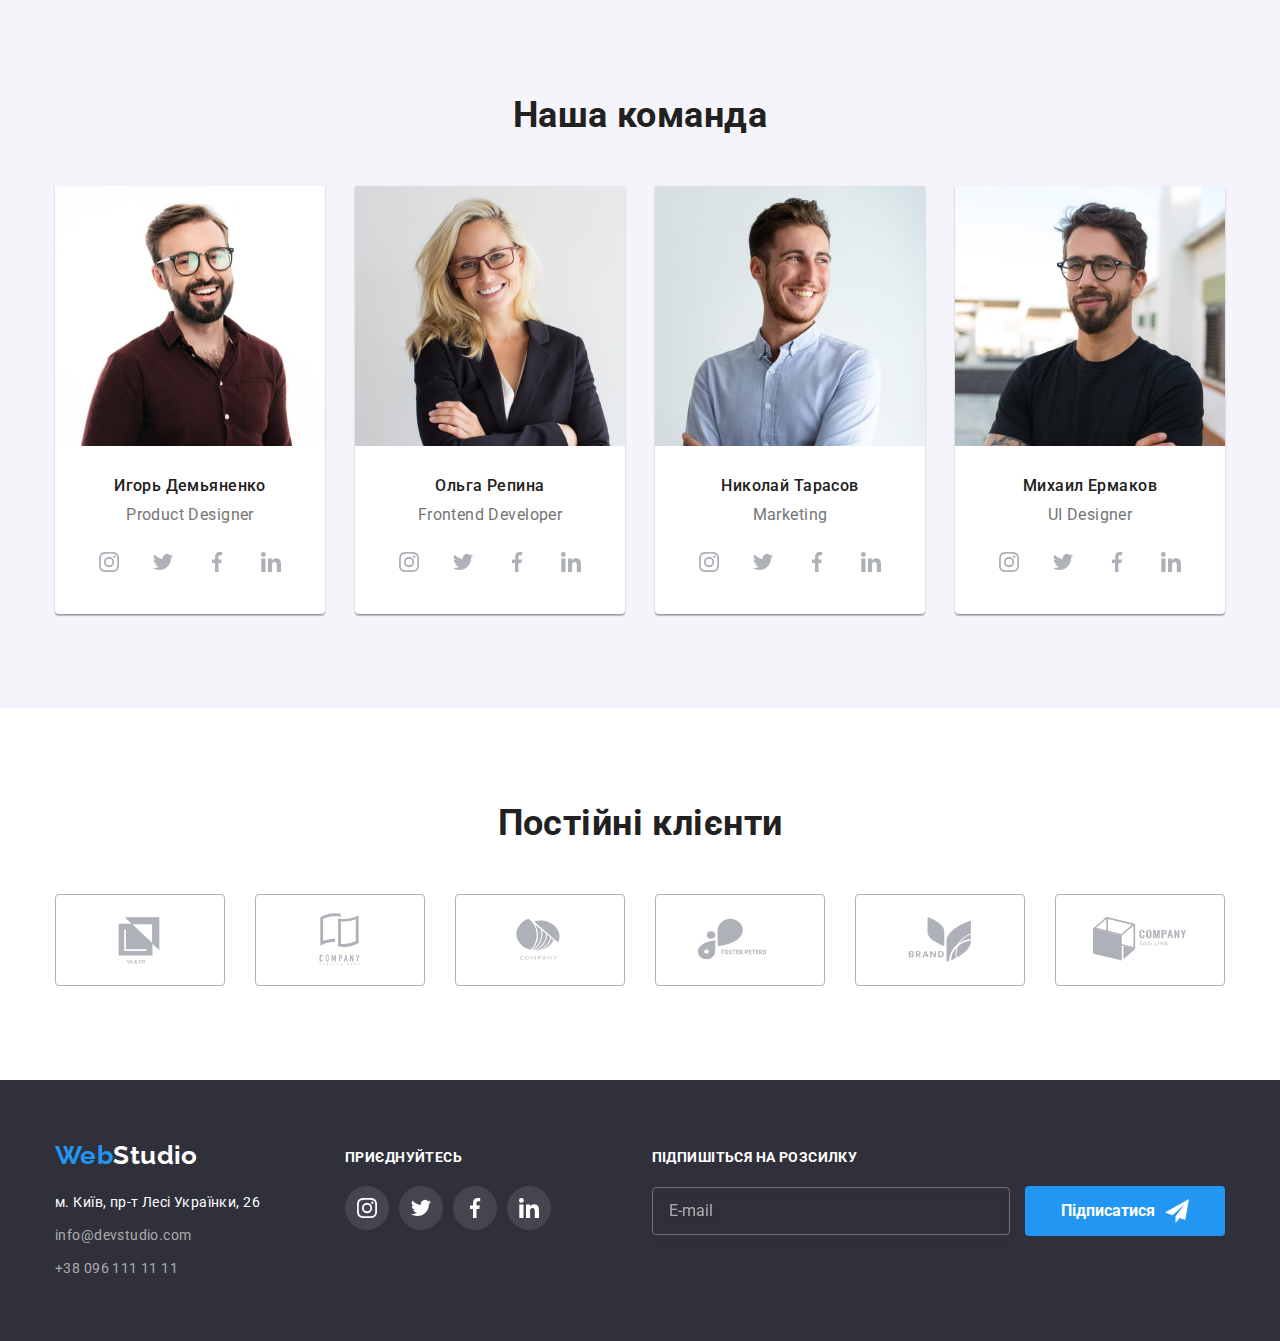
==== commit 6093d0ff: "22" ====
--- a/index.html
+++ b/index.html
@@ -14,7 +14,7 @@
   </head>
   <body>
     <!-- головна навігація -->
-    <heaer class="header">
+    <header class="header">
       <div class="container">
         <nav class="main-navigation">
           <!-- логотип -->
@@ -112,7 +112,7 @@
           </div>
         </nav>
       </div>
-    </heaer>
+    </header>
 
     <!-- секція герой -->
     <section class="hero">
@@ -129,62 +129,65 @@
         >
           Замовити послугу
         </button>
+        <a href="./main.html">TEST</a>
       </div>
     </section>
 
     <!-- переваги -->
-    <section class="features container">
-      <h2 class="title visually-hidden">Характеристика компанії</h2>
-      <ul class="features-list">
-        <li class="features-list__item">
-          <div class="features-list__container">
-            <svg class="features-list__icon" width="70" height="70">
-              <use href="./images/icons1.svg#icon-antenna"></use>
-            </svg>
-          </div>
-
-          <h2 class="features-list__title">УВАГА ДО ДЕТАЛЕЙ</h2>
-          <p class="features-list__caption">
-            Ідейні міркування, і навіть початок повсякденної роботи з формування позиції.
-          </p>
-        </li>
-        <li class="features-list__item">
-          <div class="features-list__container">
-            <svg class="features-list__icon" width="70" height="70">
-              <use href="./images/icons1.svg#icon-clock"></use>
-            </svg>
-          </div>
-
-          <h2 class="features-list__title">ПУНКТУАЛЬНІСТЬ</h2>
-          <p class="features-list__caption">
-            Завдання організації, особливо рамки і місце навчання кадрів тягне у себе.
-          </p>
-        </li>
-        <li class="features-list__item">
-          <div class="features-list__container">
-            <svg class="features-list__icon" width="70" height="70">
-              <use href="./images/icons1.svg#icon-diagram"></use>
-            </svg>
-          </div>
-
-          <h2 class="features-list__title">ПЛАНУВАННЯ</h2>
-          <p class="features-list__caption">
-            Так само консультація з широким активом значною мірою зумовлює.
-          </p>
-        </li>
-        <li class="features-list__item">
-          <div class="features-list__container">
-            <svg class="features-list__icon" width="70" height="70">
-              <use href="./images/icons1.svg#icon-astronaut"></use>
-            </svg>
-          </div>
-
-          <h2 class="features-list__title">СУЧАСНІ ТЕХНОЛОГІЇ</h2>
-          <p class="features-list__caption">
-            Значимість цих проблем настільки очевидна, що реалізація планових завдань.
-          </p>
-        </li>
-      </ul>
+    <section class="features">
+      <div class="container">
+        <h2 class="title visually-hidden">Характеристика компанії</h2>
+        <ul class="features-list">
+          <li class="features-list__item">
+            <div class="features-list__container">
+              <svg class="features-list__icon" width="70" height="70">
+                <use href="./images/icons1.svg#icon-antenna"></use>
+              </svg>
+            </div>
+
+            <h2 class="features-list__title">УВАГА ДО ДЕТАЛЕЙ</h2>
+            <p class="features-list__caption">
+              Ідейні міркування, і навіть початок повсякденної роботи з формування позиції.
+            </p>
+          </li>
+          <li class="features-list__item">
+            <div class="features-list__container">
+              <svg class="features-list__icon" width="70" height="70">
+                <use href="./images/icons1.svg#icon-clock"></use>
+              </svg>
+            </div>
+
+            <h2 class="features-list__title">ПУНКТУАЛЬНІСТЬ</h2>
+            <p class="features-list__caption">
+              Завдання організації, особливо рамки і місце навчання кадрів тягне у себе.
+            </p>
+          </li>
+          <li class="features-list__item">
+            <div class="features-list__container">
+              <svg class="features-list__icon" width="70" height="70">
+                <use href="./images/icons1.svg#icon-diagram"></use>
+              </svg>
+            </div>
+
+            <h2 class="features-list__title">ПЛАНУВАННЯ</h2>
+            <p class="features-list__caption">
+              Так само консультація з широким активом значною мірою зумовлює.
+            </p>
+          </li>
+          <li class="features-list__item">
+            <div class="features-list__container">
+              <svg class="features-list__icon" width="70" height="70">
+                <use href="./images/icons1.svg#icon-astronaut"></use>
+              </svg>
+            </div>
+
+            <h2 class="features-list__title">СУЧАСНІ ТЕХНОЛОГІЇ</h2>
+            <p class="features-list__caption">
+              Значимість цих проблем настільки очевидна, що реалізація планових завдань.
+            </p>
+          </li>
+        </ul>
+      </div>
     </section>
 
     <!-- що ми робимо? -->
--- a/css/main.min.css
+++ b/css/main.min.css
@@ -1 +1 @@
-/*! modern-normalize v1.1.0 | MIT License | https://github.com/sindresorhus/modern-normalize */*,::before,::after{box-sizing:border-box}html{line-height:1.15;-webkit-text-size-adjust:100%;-moz-tab-size:4;-o-tab-size:4;tab-size:4}body{margin:0;font-family:system-ui,-apple-system,"Segoe UI",Roboto,Helvetica,Arial,sans-serif,"Apple Color Emoji","Segoe UI Emoji"}hr{height:0;color:inherit}abbr[title]{-webkit-text-decoration:underline dotted;text-decoration:underline dotted}b,strong{font-weight:bolder}code,kbd,samp,pre{font-family:ui-monospace,SFMono-Regular,Consolas,"Liberation Mono",Menlo,monospace;font-size:1em}small{font-size:80%}sub,sup{font-size:75%;line-height:0;position:relative;vertical-align:baseline}sub{bottom:-0.25em}sup{top:-0.5em}table{text-indent:0;border-color:inherit}button,input,optgroup,select,textarea{font-family:inherit;font-size:100%;line-height:1.15;margin:0}button,select{text-transform:none}button,[type=button],[type=reset],[type=submit]{-webkit-appearance:button}::-moz-focus-inner{border-style:none;padding:0}:-moz-focusring{outline:1px dotted ButtonText}:-moz-ui-invalid{box-shadow:none}legend{padding:0}progress{vertical-align:baseline}::-webkit-inner-spin-button,::-webkit-outer-spin-button{height:auto}[type=search]{-webkit-appearance:textfield;outline-offset:-2px}::-webkit-search-decoration{-webkit-appearance:none}::-webkit-file-upload-button{-webkit-appearance:button;font:inherit}summary{display:list-item}body{background-color:#fff;color:#757575;font-family:"Roboto",sans-serif;font-size:14px;letter-spacing:.03em}body .modal-open{overflow:hidden}p,a,ul,h1,h2,h3{margin:0;padding:0}a{text-decoration:none}ul{list-style:none}button{display:inline-block}img{display:block;max-width:100%;height:auto}address{font-style:normal}input,textarea{color:inherit;border:1px solid rgba(33,33,33,.2);border-radius:4px;transition:border 250ms cubic-bezier(0.4, 0, 0.2, 1)}input:focus,textarea:focus{outline:none;border:1px solid #2196f3;border-radius:4px}textarea{resize:none}.container{margin-left:auto;margin-right:auto;padding:0 15px}@media screen and (min-width: 480px){.container{width:480px}}@media screen and (min-width: 768px){.container{width:768px}}@media screen and (min-width: 1200px){.container{width:1200px}}.visually-hidden{position:absolute;width:1px;height:1px;margin:-1px;border:0;padding:0;white-space:nowrap;-webkit-clip-path:inset(100%);clip-path:inset(100%);clip:rect(0 0 0 0);overflow:hidden}.title{margin-bottom:30px;color:#212121;font-weight:700;font-size:28px;line-height:1.18;text-align:center}@media screen and (min-width: 1200px){.title{margin-bottom:50px;font-size:36px;line-height:1.17}}.button{padding:6px 22px;min-width:73px;cursor:pointer;color:#000;background-color:#f5f4fa;font-weight:500;font-size:16px;line-height:1.62;text-align:center;border-radius:4px;border:none;transition:background-color 250ms cubic-bezier(0.4, 0, 0.2, 1),box-shadow 250ms cubic-bezier(0.4, 0, 0.2, 1)}.button:hover,.button:focus{background-color:#2196f3;color:#fff;box-shadow:0px 1px 3px rgba(0,0,0,.12),0px 1px 1px rgba(0,0,0,.14),0px 2px 1px rgba(0,0,0,.2)}.button--primary{padding:10px 32px;min-width:200px;min-height:50px;background-color:#2196f3;color:#fff;font-weight:700;font-size:16px;line-height:1.88;transition:background-color 250ms cubic-bezier(0.4, 0, 0.2, 1),color 250ms cubic-bezier(0.4, 0, 0.2, 1)}.button--primary:hover{background-color:#188ce8}.button--footer{display:inline-flex;justify-content:center;align-items:center}.button--footer__icon{margin-left:10px;fill:#fff}.logo{display:inline-block;padding-top:16px;padding-bottom:16px;font-family:"Roboto",sans-serif;font-weight:700;font-size:24px;line-height:1.17}.logo--is-hide{display:none}@media screen and (min-width: 768px){.logo{padding-top:26px;padding-bottom:26px}}@media screen and (min-width: 1200px){.logo{font-size:26px;line-height:1.19}}.logo__item{color:#2196f3}.logo__item--common{color:#000}.logo__item--footer{color:#fff}.logo>.logo__item{transition:color 250ms cubic-bezier(0.4, 0, 0.2, 1)}.logo:hover>.logo__item{color:rgba(33,150,243,.6)}.logo--footer{padding:0;margin-bottom:20px}.header{position:relative;display:block;border-bottom:1px solid #ececec}@media screen and (min-width: 768px){.header{display:flex}}.header__button{fill:#000}@media screen and (max-width: 767px){.header__button{display:inline-flex;padding:0;margin-left:auto;border:none;background-color:rgba(0,0,0,0)}}@media screen and (min-width: 768px){.header__button{display:none}}.header__button:hover,.header__button:focus{fill:#2196f3}.header__icon--close{display:none}.header__button--is-open .header__icon--close{display:block}.header__button--is-open .header__icon--menu{display:none}.header__button--is-open{margin-top:10px}.menu-container{display:none}@media screen and (max-width: 767px){.menu-container{position:absolute;left:0;top:100%;z-index:60;overflow-y:scroll;padding-left:40px;width:100%;min-height:570px;max-height:796px;background-color:#fff}.menu-container--is-open{display:block}}@media screen and (min-width: 768px){.menu-container{display:flex;width:100%}}.main-navigation{display:flex;align-items:center}@media screen and (max-width: 767px){.main-navigation{justify-content:space-between}.main-navigation__link{font-weight:500;font-size:40px;line-height:1.18;letter-spacing:.02em;color:#000}}@media screen and (min-width: 768px){.main-navigation{min-height:80px}.main-navigation__link{padding:32px 0;font-weight:500;font-size:14px;line-height:1.14;letter-spacing:.02em;color:#212121;transition:color 250ms cubic-bezier(0.4, 0, 0.2, 1)}.main-navigation__link:hover,.main-navigation__link:focus{color:#2196f3}}@media screen and (min-width: 1200px){.main-navigation{min-height:60px}}@media screen and (max-width: 767px){.site-navigation__link--active{color:#2196f3}.site-navigation__item:not(:last-child){margin-bottom:32px}.site-navigation__item:last-child{margin-bottom:302px}}@media screen and (min-width: 768px){.site-navigation{display:flex;align-items:center;margin-left:88px}.site-navigation__item:not(:last-child){margin-right:50px}.site-navigation__link{position:relative}.site-navigation__link--active::after{content:"";position:absolute;left:0;bottom:0;display:block;width:100%;height:4px;background-color:#2196f3;border-radius:2px}}@media screen and (min-width: 1200px){.site-navigation{margin-left:93px}}@media screen and (max-width: 767px){.contact-navigation-mobile__link{font-size:34px;color:#2196f3;margin-bottom:32px}.contact-navigation-mobile__item:not(:last-child){margin-bottom:32px}.contact-navigation-mobile__item:last-child{margin-bottom:64px}.contact-navigation-mobile__item:last-child .contact-navigation-mobile__link{font-size:24px;line-height:1.17;color:#757575}}@media screen and (min-width: 768px){.contact-navigation-mobile{display:none}}.mobile-menu-list{display:none}@media screen and (max-width: 767px){.mobile-menu-list{display:flex;margin-bottom:48px}.mobile-menu-list__item{font-weight:500;font-size:18px;line-height:1.22;letter-spacing:.02em;color:#2196f3}.mobile-menu-list__item:not(:last-child){margin-right:10px}.mobile-menu-list__separator{display:inline-block;color:rgba(33,33,33,.2);margin-left:10px}}.contact-navigation{display:none}@media screen and (min-width: 768px)and (max-width: 1199px){.contact-navigation{flex-direction:column;align-items:flex-start}.contact-navigation__item:not(:last-child){margin-bottom:10px}}@media screen and (min-width: 768px){.contact-navigation{display:flex;margin-left:auto}.contact-navigation__item{fill:#757575}.contact-navigation__link{display:flex;align-items:center;justify-content:center;padding:0;color:#757575}.contact-navigation__icon{margin-right:10px;fill:currentColor}}@media screen and (min-width: 1200px){.contact-navigation__item:not(:last-child){margin-right:30px}}.hero{padding:118px 0;margin-right:auto;margin-left:auto;text-align:center;background-color:#c4c4c4;background-image:linear-gradient(rgba(47, 48, 58, 0.4), rgba(47, 48, 58, 0.4)),url(../images/bgi.jpg);background-repeat:no-repeat;background-position:center;background-size:cover}@media screen and (min-width: 1200px){.hero{padding:200px 0}}@media(min-device-pixel-ratio: 2),(-webkit-min-device-pixel-ratio: 2),(min-resolution: 192dpi),(min-resolution: 2dppx){.hero{background-image:linear-gradient(rgba(47, 48, 58, 0.4), rgba(47, 48, 58, 0.4)),url(../images/bgi@x2.jpg)}}.hero__title{margin-bottom:30px;color:#fff;font-weight:900;font-size:26px;line-height:1.62;letter-spacing:.06em;text-transform:uppercase}@media screen and (min-width: 1200px){.hero__title{font-size:44px;line-height:1.36}}.features{padding-top:60px;padding-bottom:60px}@media screen and (min-width: 1200px){.features{padding-top:94px;padding-bottom:94px}}@media screen and (min-width: 768px){.features-list{display:flex;flex-wrap:wrap}}.features-list__item{max-width:450px}@media screen and (min-width: 768px){.features-list__item{width:calc((100% - 30px)/2)}}@media screen and (min-width: 1200px){.features-list__item{width:calc((100% - 90px)/4)}.features-list__item:not(:last-child){margin-right:30px}}@media screen and (min-width: 480px)and (max-width: 767px){.features-list__item:not(:last-child){margin-bottom:30px}}@media screen and (min-width: 768px)and (max-width: 1199px){.features-list__item:not(:nth-last-child(-n+2)){margin-bottom:30px}.features-list__item:nth-child(odd){margin-right:30px}}.features-list__title{margin-bottom:10px;color:#212121;font-weight:700;font-size:14px;line-height:1.14;text-align:center;text-transform:uppercase}.features-list__caption{margin-top:0;margin-bottom:0px;font-size:14px;line-height:1.71}.features-list__container{display:flex;justify-content:center;align-items:center;margin-bottom:30px;min-height:120px;background-color:#f5f4fa;border-radius:4px}.occupation{padding-bottom:94px}@media screen and (max-width: 1199px){.occupation{display:none}}.occupation-list{display:flex}.occupation-list__thumb{position:relative}.occupation-list__caption{position:absolute;right:0;left:0;bottom:0;display:flex;justify-content:center;align-items:center;margin:0;height:70px;background:rgba(47,48,58,.8);color:#fff;font-weight:700;line-height:1.14;text-align:center;text-transform:uppercase}.occupation-list__item:not(:last-child){margin-right:30px}.social-list{display:flex;justify-content:center}.social-list__item:not(:last-child){margin-right:10px}.social-list__link{display:flex;align-items:center;justify-content:center;width:44px;height:44px;padding:0;border:none;border-radius:50%;fill:#afb1b8;transition:background-color 250ms cubic-bezier(0.4, 0, 0.2, 1)}.social-list__link:hover,.social-list__linl:focus{fill:#fff;background-color:#2196f3}.social-list__item--footer{border-radius:50%;background-color:rgba(255,255,255,.1)}.social-list__item--footer .social-list__link{fill:#fff}.social-list__item--footer .social-list__link:hover,.social-list__item--footer .social-list__linl:focus{background-color:#2196f3}.team{padding-top:60px;padding-bottom:60px;background-color:#f5f4fa}@media screen and (min-width: 1200px){.team{padding-top:94px;padding-bottom:94px}}@media screen and (min-width: 768px){.team-list{display:flex;justify-content:center;flex-wrap:wrap}}.team-list__item{max-width:450px;text-align:center;background-color:#fff;box-shadow:0px 1px 3px rgba(0,0,0,.12),0px 1px 1px rgba(0,0,0,.14),0px 2px 1px rgba(0,0,0,.2);border-radius:0px 0px 4px 4px}@media screen and (min-width: 768px){.team-list__item{width:calc((100% - 30px)/2)}}@media screen and (min-width: 1200px){.team-list__item{width:calc((100% - 90px)/4)}.team-list__item:not(:last-child){margin-right:30px}}@media screen and (min-width: 480px)and (max-width: 767px){.team-list__item:not(:last-child){margin-bottom:30px}}@media screen and (min-width: 768px)and (max-width: 1199px){.team-list__item:not(:nth-last-child(-n+2)){margin-bottom:30px}.team-list__item:nth-child(odd){margin-right:30px}.team-list__item:last-child{margin-right:auto}}.team-list__title{margin-bottom:10px;color:#212121;font-weight:500;font-size:16px;line-height:1.19}.team-list__caption{display:inline-block;margin-bottom:16px;font-size:16px;line-height:1.19}.team-list__holder{text-align:center;padding-top:30px;padding-bottom:24px}@media screen and (min-width: 1200px){.team-list__holder{padding-top:30px;padding-bottom:30px}}.clients{padding-top:60px;padding-bottom:60px}@media screen and (min-width: 1200px){.clients{padding-top:94px;padding-bottom:94px}}.clients-list{display:flex;flex-wrap:wrap}.clients-list__item{min-height:92px;width:calc((100% - 30px)/2);border:1px solid #afb1b8;border-radius:4px}@media screen and (min-width: 768px){.clients-list__item{width:calc((100% - 60px)/3)}}@media screen and (min-width: 1200px){.clients-list__item{width:calc((100% - 150px)/6)}.clients-list__item:not(:last-child){margin-right:30px}}@media screen and (max-width: 767px){.clients-list__item:not(:nth-last-child(-n+2)){margin-bottom:30px}.clients-list__item:nth-last-child(even){margin-right:30px}}@media screen and (min-width: 768px)and (max-width: 1199px){.clients-list__item:not(:nth-last-child(-n+3)){margin-bottom:30px}.clients-list__item:not(:nth-child(3n)){margin-right:30px}}.clients-list__link{display:flex;justify-content:center;align-items:center;width:100%;height:100%;fill:#afb1b8;transition:border-color 250ms cubic-bezier(0.4, 0, 0.2, 1),fill 250ms cubic-bezier(0.4, 0, 0.2, 1)}.clients-list__item:hover,.clients-list__item:focus,.clients-list__item:hover .clients-list__icon,.clients-list__item:focus .clients-list__icon{outline:none;fill:#2196f3;border-color:#2196f3}.footer{padding-top:60px;padding-bottom:60px;background-color:#2f303a}.footer__title{display:block;margin-bottom:20px;color:#fff;text-transform:uppercase;font-weight:700;font-size:14px;line-height:1.14}@media screen and (min-width: 768px){.container--footer{display:flex;flex-wrap:wrap;justify-content:space-around}}@media screen and (max-width: 1199px){.container--footer{text-align:center}}@media screen and (max-width: 1199px){.address,.join{margin-bottom:60px}}.address{font-size:14px;line-height:1.71}@media screen and (min-width: 1200px){.address{margin-right:85px}}.address__text{margin-bottom:8px;color:#fff}@media screen and (min-width: 1200px){.address__text{margin-bottom:9px}}.address__link{display:block;color:rgba(255,255,255,.6);transition:color 250ms cubic-bezier(0.4, 0, 0.2, 1)}.address__link:not(:last-child){margin-bottom:8px}@media screen and (min-width: 1200px){.address__link:not(:last-child){margin-bottom:9px}}.address__link:hover,.address__link:focus{color:rgba(33,150,243,.6)}@media screen and (min-width: 768px){.join{padding-top:10px}}@media screen and (max-width: 479px){.mailing{max-width:450px}}@media screen and (min-width: 480px)and (max-width: 1199px){.mailing{min-width:450px}}@media screen and (min-width: 1200px){.mailing{margin-left:auto;padding-top:10px;min-width:570px}}.mailing__input{padding:15px 0 15px 16px;min-width:100%;color:#fff;background-color:inherit;border:1px solid rgba(255,255,255,.3);filter:drop-shadow(0px 4px 4px rgba(0, 0, 0, 0.15));border-radius:4px;transition:border 250ms cubic-bezier(0.4, 0, 0.2, 1)}@media screen and (max-width: 1199px){.mailing__input{margin-bottom:20px}}@media screen and (min-width: 1200px){.mailing__input{margin-right:12px;min-width:358px}}.mailing__input::-moz-placeholder{font-weight:400;font-size:16px;line-height:1.25;color:rgba(255,255,255,.6)}.mailing__input:-ms-input-placeholder{font-weight:400;font-size:16px;line-height:1.25;color:rgba(255,255,255,.6)}.mailing__input::placeholder{font-weight:400;font-size:16px;line-height:1.25;color:rgba(255,255,255,.6)}.portfolio{padding-top:60px;padding-bottom:60px}@media screen and (min-width: 1200px){.portfolio{padding-top:94px;padding-bottom:94px}}.filter-list{display:flex}@media screen and (max-width: 767px){.filter-list{flex-wrap:wrap;margin-bottom:40px}.filter-list__item:not(:nth-last-child(-n+2)){margin-bottom:15px}}@media screen and (min-width: 768px){.filter-list{justify-content:center;margin-bottom:30px}}@media screen and (min-width: 1200px){.filter-list{margin-bottom:50px}}.filter-list__item:not(:last-child){margin-right:8px}@media screen and (min-width: 768px){.portfolio-list{display:flex;justify-content:center;flex-wrap:wrap}}.portfolio-list__item{max-width:450px;border:1px solid #eee;transition:box-shadow 250ms cubic-bezier(0.4, 0, 0.2, 1)}@media screen and (min-width: 768px){.portfolio-list__item{width:calc((100% - 30px)/2)}}@media screen and (min-width: 1200px){.portfolio-list__item{width:calc((100% - 60px)/3)}.portfolio-list__item:not(:nth-child(3n)){margin-right:30px}.portfolio-list__item:not(:nth-last-child(-n+3)){margin-bottom:30px}}@media screen and (min-width: 480px)and (max-width: 767px){.portfolio-list__item:not(:last-child){margin-bottom:30px}}@media screen and (min-width: 768px)and (max-width: 1199px){.portfolio-list__item:not(:nth-last-child(1)){margin-bottom:30px}.portfolio-list__item:nth-child(odd){margin-right:30px}.portfolio-list__item:last-child{margin-right:auto}}.portfolio-list__item:hover,.portfolio-list__item:focus{box-shadow:0px 1px 3px rgba(0,0,0,.12),0px 1px 1px rgba(0,0,0,.14),0px 2px 1px rgba(0,0,0,.2)}.portfolio-list__caption{padding:20px 24px}.portfolio-list__title{margin-bottom:4px;color:#212121;font-size:18px;line-height:2;letter-spacing:.06em}.portfolio-list__theme{color:#757575;font-size:16px;line-height:1.88;letter-spacing:.03em}.portfolio-list__link{position:relative}.portfolio-list__thumb{position:relative;overflow:hidden}.portfolio-list__overlay{position:absolute;top:0;left:0;width:100%;height:100%;background-color:rgba(33,150,243,.9);transform:translateY(100%);transition:transform 250ms cubic-bezier(0.4, 0, 0.2, 1)}.portfolio-list__link:hover .portfolio-list__overlay,.portfolio-list__link:focus .portfolio-list__overlay{transform:translateY(0)}.portfolio-list__text{position:absolute;top:50%;left:50%;display:flex;justify-content:center;align-items:center;width:322px;height:100%;font-size:18px;line-height:1.56;color:#fff;transform:translate(-50%, -50%)}.backdrop{position:fixed;top:0;left:0;width:100%;height:100%;background-color:rgba(0,0,0,.2);z-index:5;opacity:1;transition:opacity 250ms cubic-bezier(0.4, 0, 0.2, 1)}.backdrop--is-hidden{opacity:0;pointer-events:none}.modal{position:absolute;top:50%;left:50%;transform:translate(-50%, -50%);padding-bottom:40px;max-height:609px;max-width:450px;height:100%;width:100%;overflow-y:auto;opacity:1;background-color:#fff;box-shadow:0px 1px 3px rgba(0,0,0,.12),0px 1px 1px rgba(0,0,0,.14),0px 2px 1px rgba(0,0,0,.2);border-radius:4px}@media screen and (min-width: 1200px){.modal{max-height:581px;max-width:528px}}.modal__conteiner{display:flex;justify-content:flex-end}.modal__button{display:flex;align-items:center;width:30px;height:30px;margin:8px;background-color:#fff;border:1px solid rgba(0,0,0,.1);border-radius:50%}.modal__button :hover,.modal__button :focus{fill:#2196f3}.form{display:flex;flex-direction:column;margin:0 40px}.form__title{margin-bottom:12px;font-weight:700;font-size:20px;line-height:1.15;text-align:center;color:#212121}.form__item{position:relative;display:flex;flex-direction:column}.form__item:not(:nth-last-child(-n+3)){margin-bottom:10px}.form__item:nth-last-child(3){margin-bottom:20px}.form__item:nth-last-child(2){margin-bottom:30px}.form__item:nth-last-child(1){margin:0 auto}.form__input{padding:12px 12px 12px 42px;width:100%;height:40px}.form__container{position:relative}.form__icon{position:absolute;left:12px;top:0;transform:translateY(60%);transition:fill 250ms cubic-bezier(0.4, 0, 0.2, 1)}.form__input:focus+.form__icon{fill:#2196f3}.form__label{margin-bottom:4px;font-size:12px;line-height:1.17;letter-spacing:.01em}.form__textarea{min-height:120px;padding:12px 16px}.form__textarea::-moz-placeholder{font-size:14px;line-height:1.14;color:rgba(117,117,117,.5)}.form__textarea:-ms-input-placeholder{font-size:14px;line-height:1.14;color:rgba(117,117,117,.5)}.form__textarea::placeholder{font-size:14px;line-height:1.14;color:rgba(117,117,117,.5)}.form__item--checkbox{display:flex;flex-direction:row;justify-content:center;align-items:center}.form__label--checkbox{display:inline-block;margin-left:8px;margin-bottom:0;letter-spacing:.03em}@media screen and (min-width: 1200px){.form__label--checkbox{font-size:14px;line-height:1.71}}.form__link{-webkit-text-decoration-line:underline;text-decoration-line:underline;color:#2196f3}.form__checkbox{-webkit-appearance:none;-moz-appearance:none;appearance:none;position:absolute}.form__icon--checkbox{display:inline-block;width:16px;height:15px;background-color:inherit;border:2px solid #212121;border-radius:2px;transition:border-color 250ms cubic-bezier(0.4, 0, 0.2, 1),background-color 250ms cubic-bezier(0.4, 0, 0.2, 1)}.form__checkbox:checked+.form__icon--checkbox{background-color:#2196f3;background-image:url(../images/icon-check.svg);background-size:contain;background-origin:border-box;border-color:rgba(0,0,0,0)}/*# sourceMappingURL=main.min.css.map */+/*! modern-normalize v1.1.0 | MIT License | https://github.com/sindresorhus/modern-normalize */*,::before,::after{box-sizing:border-box}html{line-height:1.15;-webkit-text-size-adjust:100%;-moz-tab-size:4;-o-tab-size:4;tab-size:4}body{margin:0;font-family:system-ui,-apple-system,"Segoe UI",Roboto,Helvetica,Arial,sans-serif,"Apple Color Emoji","Segoe UI Emoji"}hr{height:0;color:inherit}abbr[title]{-webkit-text-decoration:underline dotted;text-decoration:underline dotted}b,strong{font-weight:bolder}code,kbd,samp,pre{font-family:ui-monospace,SFMono-Regular,Consolas,"Liberation Mono",Menlo,monospace;font-size:1em}small{font-size:80%}sub,sup{font-size:75%;line-height:0;position:relative;vertical-align:baseline}sub{bottom:-0.25em}sup{top:-0.5em}table{text-indent:0;border-color:inherit}button,input,optgroup,select,textarea{font-family:inherit;font-size:100%;line-height:1.15;margin:0}button,select{text-transform:none}button,[type=button],[type=reset],[type=submit]{-webkit-appearance:button}::-moz-focus-inner{border-style:none;padding:0}:-moz-focusring{outline:1px dotted ButtonText}:-moz-ui-invalid{box-shadow:none}legend{padding:0}progress{vertical-align:baseline}::-webkit-inner-spin-button,::-webkit-outer-spin-button{height:auto}[type=search]{-webkit-appearance:textfield;outline-offset:-2px}::-webkit-search-decoration{-webkit-appearance:none}::-webkit-file-upload-button{-webkit-appearance:button;font:inherit}summary{display:list-item}body{background-color:#fff;color:#757575;font-family:"Roboto",sans-serif;font-size:14px;letter-spacing:.03em}body .modal-open{overflow:hidden}p,a,ul,h1,h2,h3{margin:0;padding:0}a{text-decoration:none}ul{list-style:none}button{display:inline-block;cursor:pointer}img{display:block;max-width:100%;height:auto}address{font-style:normal}input,textarea{color:inherit;border:1px solid rgba(33,33,33,.2);border-radius:4px;transition:border 250ms cubic-bezier(0.4, 0, 0.2, 1)}input:focus,textarea:focus{outline:none;border:1px solid #2196f3;border-radius:4px}textarea{resize:none}.container{margin-left:auto;margin-right:auto;padding:0 15px}@media screen and (min-width: 480px){.container{width:480px}}@media screen and (min-width: 768px){.container{width:768px}}@media screen and (min-width: 1200px){.container{width:1200px}}.visually-hidden{position:absolute;width:1px;height:1px;margin:-1px;border:0;padding:0;white-space:nowrap;-webkit-clip-path:inset(100%);clip-path:inset(100%);clip:rect(0 0 0 0);overflow:hidden}.title{margin-bottom:30px;color:#212121;font-weight:700;font-size:28px;line-height:1.18;text-align:center}@media screen and (min-width: 1200px){.title{margin-bottom:50px;font-size:36px;line-height:1.17}}.button{padding:6px 22px;min-width:73px;cursor:pointer;color:#000;background-color:#f5f4fa;font-weight:500;font-size:16px;line-height:1.62;text-align:center;border-radius:4px;border:none;transition:background-color 250ms cubic-bezier(0.4, 0, 0.2, 1),box-shadow 250ms cubic-bezier(0.4, 0, 0.2, 1)}.button:hover,.button:focus{background-color:#2196f3;color:#fff;box-shadow:0px 1px 3px rgba(0,0,0,.12),0px 1px 1px rgba(0,0,0,.14),0px 2px 1px rgba(0,0,0,.2)}.button--primary{padding:10px 32px;min-width:200px;min-height:50px;background-color:#2196f3;color:#fff;font-weight:700;font-size:16px;line-height:1.88;transition:background-color 250ms cubic-bezier(0.4, 0, 0.2, 1),color 250ms cubic-bezier(0.4, 0, 0.2, 1)}.button--primary:hover{background-color:#188ce8}.button--footer{display:inline-flex;justify-content:center;align-items:center}.button--footer__icon{margin-left:10px;fill:#fff}.logo{display:inline-block;padding-top:16px;padding-bottom:16px;font-family:"Raleway",sans-serif;font-weight:700;font-size:24px;line-height:1.17}.logo--is-hide{display:none}@media screen and (min-width: 768px){.logo{padding-top:26px;padding-bottom:26px}}@media screen and (min-width: 1200px){.logo{font-size:26px;line-height:1.19}}.logo__item{color:#2196f3}.logo__item--common{color:#000}.logo__item--footer{color:#fff}.logo>.logo__item{transition:color 250ms cubic-bezier(0.4, 0, 0.2, 1)}.logo:hover>.logo__item{color:rgba(33,150,243,.6)}.logo--footer{padding:0;margin-bottom:20px}.hero{padding:118px 0;margin-right:auto;margin-left:auto;text-align:center;background-color:#c4c4c4;background-image:linear-gradient(rgba(47, 48, 58, 0.4), rgba(47, 48, 58, 0.4)),url(../images/bgi-mobile.jpg);background-repeat:no-repeat;background-position:center;background-size:cover}@media screen and (min-width: 1200px){.hero{padding:200px 0}}@media(min-device-pixel-ratio: 2),(-webkit-min-device-pixel-ratio: 2),(min-resolution: 192dpi),(min-resolution: 2dppx){.hero{background-image:linear-gradient(rgba(47, 48, 58, 0.4), rgba(47, 48, 58, 0.4)),url(../images/bgi-mobile@x2.jpg)}}@media screen and (min-width: 768px){.hero{background-image:linear-gradient(rgba(47, 48, 58, 0.4), rgba(47, 48, 58, 0.4)),url(../images/bgi-tablet.jpg)}}@media screen and (min-width: 768px)and (min-device-pixel-ratio: 2),screen and (min-width: 768px)and (-webkit-min-device-pixel-ratio: 2),screen and (min-width: 768px)and (min-resolution: 192dpi),screen and (min-width: 768px)and (min-resolution: 2dppx){.hero{background-image:linear-gradient(rgba(47, 48, 58, 0.4), rgba(47, 48, 58, 0.4)),url(../images/bgi-tablet@x2.jpg)}}@media screen and (min-width: 1200px){.hero{background-image:linear-gradient(rgba(47, 48, 58, 0.4), rgba(47, 48, 58, 0.4)),url(../images/bgi.jpg)}}@media screen and (min-width: 1200px)and (min-device-pixel-ratio: 2),screen and (min-width: 1200px)and (-webkit-min-device-pixel-ratio: 2),screen and (min-width: 1200px)and (min-resolution: 192dpi),screen and (min-width: 1200px)and (min-resolution: 2dppx){.hero{background-image:linear-gradient(rgba(47, 48, 58, 0.4), rgba(47, 48, 58, 0.4)),url(../images/bgi@x2.jpg)}}.hero__title{margin-bottom:30px;color:#fff;font-weight:900;font-size:26px;line-height:1.62;letter-spacing:.06em;text-transform:uppercase}@media screen and (min-width: 1200px){.hero__title{font-size:44px;line-height:1.36}}.features{padding-top:60px;padding-bottom:60px}@media screen and (min-width: 1200px){.features{padding-top:94px;padding-bottom:94px}}@media screen and (min-width: 768px){.features-list{display:flex;flex-wrap:wrap}}.features-list__item{max-width:450px}@media screen and (min-width: 768px){.features-list__item{width:calc((100% - 30px)/2)}}@media screen and (min-width: 1200px){.features-list__item{width:calc((100% - 90px)/4)}.features-list__item:not(:last-child){margin-right:30px}}@media screen and (min-width: 480px)and (max-width: 767px){.features-list__item:not(:last-child){margin-bottom:30px}}@media screen and (min-width: 768px)and (max-width: 1199px){.features-list__item:not(:nth-last-child(-n+2)){margin-bottom:30px}.features-list__item:nth-child(odd){margin-right:30px}}.features-list__title{margin-bottom:10px;color:#212121;font-weight:700;font-size:14px;line-height:1.14;text-transform:uppercase}.features-list__caption{margin-top:0;margin-bottom:0px;font-size:14px;line-height:1.71}.features-list__container{display:flex;justify-content:center;align-items:center;margin-bottom:30px;min-height:120px;background-color:#f5f4fa;border-radius:4px}.occupation{padding-bottom:94px}@media screen and (max-width: 1199px){.occupation{display:none}}.occupation-list{display:flex}.occupation-list__thumb{position:relative}.occupation-list__caption{position:absolute;right:0;left:0;bottom:0;display:flex;justify-content:center;align-items:center;margin:0;height:70px;background:rgba(47,48,58,.8);color:#fff;font-weight:700;line-height:1.14;text-align:center;text-transform:uppercase}.occupation-list__item:not(:last-child){margin-right:30px}.social-list{display:flex;justify-content:center}.social-list__item:not(:last-child){margin-right:10px}.social-list__link{display:flex;align-items:center;justify-content:center;width:44px;height:44px;padding:0;border:none;border-radius:50%;fill:#afb1b8;transition:background-color 250ms cubic-bezier(0.4, 0, 0.2, 1)}.social-list__link:hover,.social-list__linl:focus{fill:#fff;background-color:#2196f3}.social-list__item--footer{border-radius:50%;background-color:rgba(255,255,255,.1)}.social-list__item--footer .social-list__link{fill:#fff}.social-list__item--footer .social-list__link:hover,.social-list__item--footer .social-list__linl:focus{background-color:#2196f3}.team{padding-top:60px;padding-bottom:60px;background-color:#f5f4fa}@media screen and (min-width: 1200px){.team{padding-top:94px;padding-bottom:94px}}@media screen and (min-width: 768px){.team-list{display:flex;justify-content:center;flex-wrap:wrap}}.team-list__item{max-width:450px;text-align:center;background-color:#fff;box-shadow:0px 1px 3px rgba(0,0,0,.12),0px 1px 1px rgba(0,0,0,.14),0px 2px 1px rgba(0,0,0,.2);border-radius:0px 0px 4px 4px}@media screen and (min-width: 768px){.team-list__item{width:calc((100% - 30px)/2)}}@media screen and (min-width: 1200px){.team-list__item{width:calc((100% - 90px)/4)}.team-list__item:not(:last-child){margin-right:30px}}@media screen and (min-width: 480px)and (max-width: 767px){.team-list__item:not(:last-child){margin-bottom:30px}}@media screen and (min-width: 768px)and (max-width: 1199px){.team-list__item:not(:nth-last-child(-n+2)){margin-bottom:30px}.team-list__item:nth-child(odd){margin-right:30px}.team-list__item:last-child{margin-right:auto}}.team-list__title{margin-bottom:10px;color:#212121;font-weight:500;font-size:16px;line-height:1.19}.team-list__caption{display:inline-block;margin-bottom:16px;font-size:16px;line-height:1.19}.team-list__holder{text-align:center;padding-top:30px;padding-bottom:24px}@media screen and (min-width: 1200px){.team-list__holder{padding-top:30px;padding-bottom:30px}}.clients{padding-top:60px;padding-bottom:60px}@media screen and (min-width: 1200px){.clients{padding-top:94px;padding-bottom:94px}}.clients-list{display:flex;flex-wrap:wrap}.clients-list__item{min-height:92px;width:calc((100% - 30px)/2);border:1px solid #afb1b8;border-radius:4px}@media screen and (min-width: 768px){.clients-list__item{width:calc((100% - 60px)/3)}}@media screen and (min-width: 1200px){.clients-list__item{width:calc((100% - 150px)/6)}.clients-list__item:not(:last-child){margin-right:30px}}@media screen and (max-width: 767px){.clients-list__item:not(:nth-last-child(-n+2)){margin-bottom:30px}.clients-list__item:nth-last-child(even){margin-right:30px}}@media screen and (min-width: 768px)and (max-width: 1199px){.clients-list__item:not(:nth-last-child(-n+3)){margin-bottom:30px}.clients-list__item:not(:nth-child(3n)){margin-right:30px}}.clients-list__link{display:flex;justify-content:center;align-items:center;width:100%;height:100%;fill:#afb1b8;transition:border-color 250ms cubic-bezier(0.4, 0, 0.2, 1),fill 250ms cubic-bezier(0.4, 0, 0.2, 1)}.clients-list__item:hover,.clients-list__item:focus,.clients-list__item:hover .clients-list__icon,.clients-list__item:focus .clients-list__icon{outline:none;fill:#2196f3;border-color:#2196f3}.footer{padding-top:60px;padding-bottom:60px;background-color:#2f303a}.footer__title{display:block;margin-bottom:20px;color:#fff;text-transform:uppercase;font-weight:700;font-size:14px;line-height:1.14}@media screen and (min-width: 768px){.container--footer{display:flex;flex-wrap:wrap;justify-content:space-around}}@media screen and (max-width: 1199px){.container--footer{text-align:center}}@media screen and (max-width: 1199px){.address,.join{margin-bottom:60px}}.address{font-size:14px;line-height:1.71}@media screen and (min-width: 1200px){.address{margin-right:85px}}.address__text{margin-bottom:8px;color:#fff}@media screen and (min-width: 1200px){.address__text{margin-bottom:9px}}.address__link{display:block;color:rgba(255,255,255,.6);transition:color 250ms cubic-bezier(0.4, 0, 0.2, 1)}.address__link:not(:last-child){margin-bottom:8px}@media screen and (min-width: 1200px){.address__link:not(:last-child){margin-bottom:9px}}.address__link:hover,.address__link:focus{color:rgba(33,150,243,.6)}@media screen and (min-width: 768px){.join{padding-top:10px}}@media screen and (max-width: 479px){.mailing{max-width:450px}}@media screen and (min-width: 480px)and (max-width: 1199px){.mailing{min-width:450px}}@media screen and (min-width: 1200px){.mailing{margin-left:auto;padding-top:10px;min-width:570px}}.mailing__input{padding:15px 0 15px 16px;min-width:100%;color:#fff;background-color:inherit;border:1px solid rgba(255,255,255,.3);filter:drop-shadow(0px 4px 4px rgba(0, 0, 0, 0.15));border-radius:4px;transition:border 250ms cubic-bezier(0.4, 0, 0.2, 1)}@media screen and (max-width: 1199px){.mailing__input{margin-bottom:20px}}@media screen and (min-width: 1200px){.mailing__input{margin-right:12px;min-width:358px}}.mailing__input::-moz-placeholder{font-weight:400;font-size:16px;line-height:1.25;color:rgba(255,255,255,.6)}.mailing__input:-ms-input-placeholder{font-weight:400;font-size:16px;line-height:1.25;color:rgba(255,255,255,.6)}.mailing__input::placeholder{font-weight:400;font-size:16px;line-height:1.25;color:rgba(255,255,255,.6)}.portfolio{padding-top:60px;padding-bottom:60px}@media screen and (min-width: 1200px){.portfolio{padding-top:94px;padding-bottom:94px}}.filter-list{display:flex}@media screen and (max-width: 767px){.filter-list{flex-wrap:wrap;margin-bottom:40px}.filter-list__item:not(:nth-last-child(-n+2)){margin-bottom:15px}}@media screen and (min-width: 768px){.filter-list{justify-content:center;margin-bottom:30px}}@media screen and (min-width: 1200px){.filter-list{margin-bottom:50px}}.filter-list__item:not(:last-child){margin-right:8px}@media screen and (min-width: 768px){.portfolio-list{display:flex;justify-content:center;flex-wrap:wrap}}.portfolio-list__item{max-width:450px;border:1px solid #eee;transition:box-shadow 250ms cubic-bezier(0.4, 0, 0.2, 1)}@media screen and (min-width: 768px){.portfolio-list__item{width:calc((100% - 30px)/2)}}@media screen and (min-width: 1200px){.portfolio-list__item{width:calc((100% - 60px)/3)}.portfolio-list__item:not(:nth-child(3n)){margin-right:30px}.portfolio-list__item:not(:nth-last-child(-n+3)){margin-bottom:30px}}@media screen and (min-width: 480px)and (max-width: 767px){.portfolio-list__item:not(:last-child){margin-bottom:30px}}@media screen and (min-width: 768px)and (max-width: 1199px){.portfolio-list__item:not(:nth-last-child(1)){margin-bottom:30px}.portfolio-list__item:nth-child(odd){margin-right:30px}.portfolio-list__item:last-child{margin-right:auto}}.portfolio-list__item:hover,.portfolio-list__item:focus{box-shadow:0px 1px 3px rgba(0,0,0,.12),0px 1px 1px rgba(0,0,0,.14),0px 2px 1px rgba(0,0,0,.2)}.portfolio-list__caption{padding:20px 24px}.portfolio-list__title{margin-bottom:4px;color:#212121;font-size:18px;line-height:2;letter-spacing:.06em}.portfolio-list__theme{color:#757575;font-size:16px;line-height:1.88;letter-spacing:.03em}.portfolio-list__link{position:relative}.portfolio-list__thumb{position:relative;overflow:hidden}.portfolio-list__overlay{position:absolute;top:0;left:0;width:100%;height:100%;background-color:rgba(33,150,243,.9);transform:translateY(100%);transition:transform 250ms cubic-bezier(0.4, 0, 0.2, 1)}.portfolio-list__link:hover .portfolio-list__overlay,.portfolio-list__link:focus .portfolio-list__overlay{transform:translateY(0)}.portfolio-list__text{position:absolute;top:50%;left:50%;display:flex;justify-content:center;align-items:center;width:322px;height:100%;font-size:18px;line-height:1.56;color:#fff;transform:translate(-50%, -50%)}.backdrop{position:fixed;top:0;left:0;width:100%;height:100%;background-color:rgba(0,0,0,.2);z-index:5;opacity:1;transition:opacity 250ms cubic-bezier(0.4, 0, 0.2, 1)}.backdrop--is-hidden{opacity:0;pointer-events:none}.modal{position:absolute;top:50%;left:50%;transform:translate(-50%, -50%);padding-bottom:40px;max-height:609px;max-width:450px;height:100%;width:100%;overflow-y:auto;opacity:1;background-color:#fff;box-shadow:0px 1px 3px rgba(0,0,0,.12),0px 1px 1px rgba(0,0,0,.14),0px 2px 1px rgba(0,0,0,.2);border-radius:4px}@media screen and (min-width: 1200px){.modal{max-height:581px;max-width:528px}}.modal__conteiner{display:flex;justify-content:flex-end}.modal__button{display:flex;align-items:center;width:30px;height:30px;margin:8px;background-color:#fff;border:1px solid rgba(0,0,0,.1);border-radius:50%}.modal__button :hover,.modal__button :focus{fill:#2196f3}.form{display:flex;flex-direction:column;margin:0 40px}.form__title{margin-bottom:12px;font-weight:700;font-size:20px;line-height:1.15;text-align:center;color:#212121}.form__item{position:relative;display:flex;flex-direction:column}.form__item:not(:nth-last-child(-n+3)){margin-bottom:10px}.form__item:nth-last-child(3){margin-bottom:20px}.form__item:nth-last-child(2){margin-bottom:30px}.form__item:nth-last-child(1){margin:0 auto}.form__input{padding:12px 12px 12px 42px;width:100%;height:40px}.form__container{position:relative}.form__icon{position:absolute;left:12px;top:0;transform:translateY(60%);transition:fill 250ms cubic-bezier(0.4, 0, 0.2, 1)}.form__input:focus+.form__icon{fill:#2196f3}.form__label{margin-bottom:4px;font-size:12px;line-height:1.17;letter-spacing:.01em}.form__textarea{min-height:120px;padding:12px 16px}.form__textarea::-moz-placeholder{font-size:14px;line-height:1.14;color:rgba(117,117,117,.5)}.form__textarea:-ms-input-placeholder{font-size:14px;line-height:1.14;color:rgba(117,117,117,.5)}.form__textarea::placeholder{font-size:14px;line-height:1.14;color:rgba(117,117,117,.5)}.form__item--checkbox{display:flex;flex-direction:row;justify-content:center;align-items:center}.form__label--checkbox{display:inline-block;margin-left:8px;margin-bottom:0;letter-spacing:.03em}@media screen and (min-width: 1200px){.form__label--checkbox{font-size:14px;line-height:1.71}}.form__link{-webkit-text-decoration-line:underline;text-decoration-line:underline;color:#2196f3}.form__checkbox{-webkit-appearance:none;-moz-appearance:none;appearance:none;position:absolute}.form__icon--checkbox{display:inline-block;width:16px;height:15px;background-color:inherit;border:2px solid #212121;border-radius:2px;transition:border-color 250ms cubic-bezier(0.4, 0, 0.2, 1),background-color 250ms cubic-bezier(0.4, 0, 0.2, 1)}.form__checkbox:checked+.form__icon--checkbox{background-color:#2196f3;background-image:url(../images/icon-check.svg);background-size:contain;background-origin:border-box;border-color:rgba(0,0,0,0)}.header{position:relative;top:0;left:0;width:100%;z-index:5;display:block;border-bottom:1px solid #ececec}@media screen and (min-width: 768px){.header{display:flex}}.header__button{fill:#000}@media screen and (max-width: 767px){.header__button{display:inline-flex;justify-self:flex-end;padding:0;margin-left:auto;border:none;background-color:rgba(0,0,0,0)}.header__button--close{display:block;margin-top:10px;margin-right:15px}}@media screen and (min-width: 768px){.header__button{display:none}}.header__button:hover,.header__button:focus{fill:#2196f3}.header__icon--close{display:none}.header__button--is-open .header__icon--close{display:block}.header__button--is-open .header__icon--menu{display:none}.menu-container{display:none}@media screen and (max-width: 767px){.menu-container{position:fixed;top:0;left:0;z-index:3;overflow-y:scroll;margin-top:60px;padding-left:40px;width:100%;min-height:1000vh;background-color:#fff}.menu-container--is-open{display:block}}@media screen and (min-width: 768px){.menu-container{display:flex;width:100%}}.main-navigation{display:flex;align-items:center;min-height:60px}@media screen and (max-width: 767px){.main-navigation{justify-content:space-between}.main-navigation__link{font-weight:500;font-size:40px;line-height:1.18;letter-spacing:.02em;color:#000}}@media screen and (min-width: 768px){.main-navigation{min-height:80px}.main-navigation__link{padding:32px 0;font-weight:500;font-size:14px;line-height:1.14;letter-spacing:.02em;color:#212121;transition:color 250ms cubic-bezier(0.4, 0, 0.2, 1)}.main-navigation__link:hover,.main-navigation__link:focus{color:#2196f3}}@media screen and (min-width: 1200px){.main-navigation{min-height:60px}}@media screen and (max-width: 767px){.site-navigation__link--active{color:#2196f3}.site-navigation__item:not(:last-child){background-color:crimson}.site-navigation__item:last-child{background-color:#7fff00}}@media screen and (min-width: 768px){.site-navigation{display:flex;align-items:center;margin-left:88px}.site-navigation__item:not(:last-child){margin-right:50px}.site-navigation__link{position:relative}.site-navigation__link--active::after{content:"";position:absolute;left:0;bottom:0;display:block;width:100%;height:4px;background-color:#2196f3;border-radius:2px}}@media screen and (min-width: 1200px){.site-navigation{margin-left:93px}}@media screen and (max-width: 767px){.contact-navigation-mobile__link{font-size:34px;color:#2196f3;margin-bottom:32px}.contact-navigation-mobile__item:not(:last-child){background-color:#8a2be2}.contact-navigation-mobile__item:last-child{background-color:aqua}.contact-navigation-mobile__item:last-child .contact-navigation-mobile__link{font-size:24px;line-height:1.17;color:#757575}}@media screen and (min-width: 768px){.contact-navigation-mobile{display:none}}.mobile-menu-list{display:none}@media screen and (max-width: 767px){.mobile-menu-list{display:flex;margin-bottom:48px}.mobile-menu-list__item{font-weight:500;font-size:18px;line-height:1.22;letter-spacing:.02em;color:#2196f3}.mobile-menu-list__item:not(:last-child){margin-right:10px}.mobile-menu-list__separator{display:inline-block;color:rgba(33,33,33,.2);margin-left:10px}}.contact-navigation{display:none}@media screen and (min-width: 768px)and (max-width: 1199px){.contact-navigation{flex-direction:column;align-items:flex-start}.contact-navigation__item:not(:last-child){margin-bottom:10px}}@media screen and (min-width: 768px){.contact-navigation{display:flex;margin-left:auto}.contact-navigation__item{fill:#757575}.contact-navigation__link{display:flex;align-items:center;justify-content:center;padding:0;color:#757575}.contact-navigation__icon{margin-right:10px;fill:currentColor}}@media screen and (min-width: 1200px){.contact-navigation__item:not(:last-child){margin-right:30px}}/*# sourceMappingURL=main.min.css.map */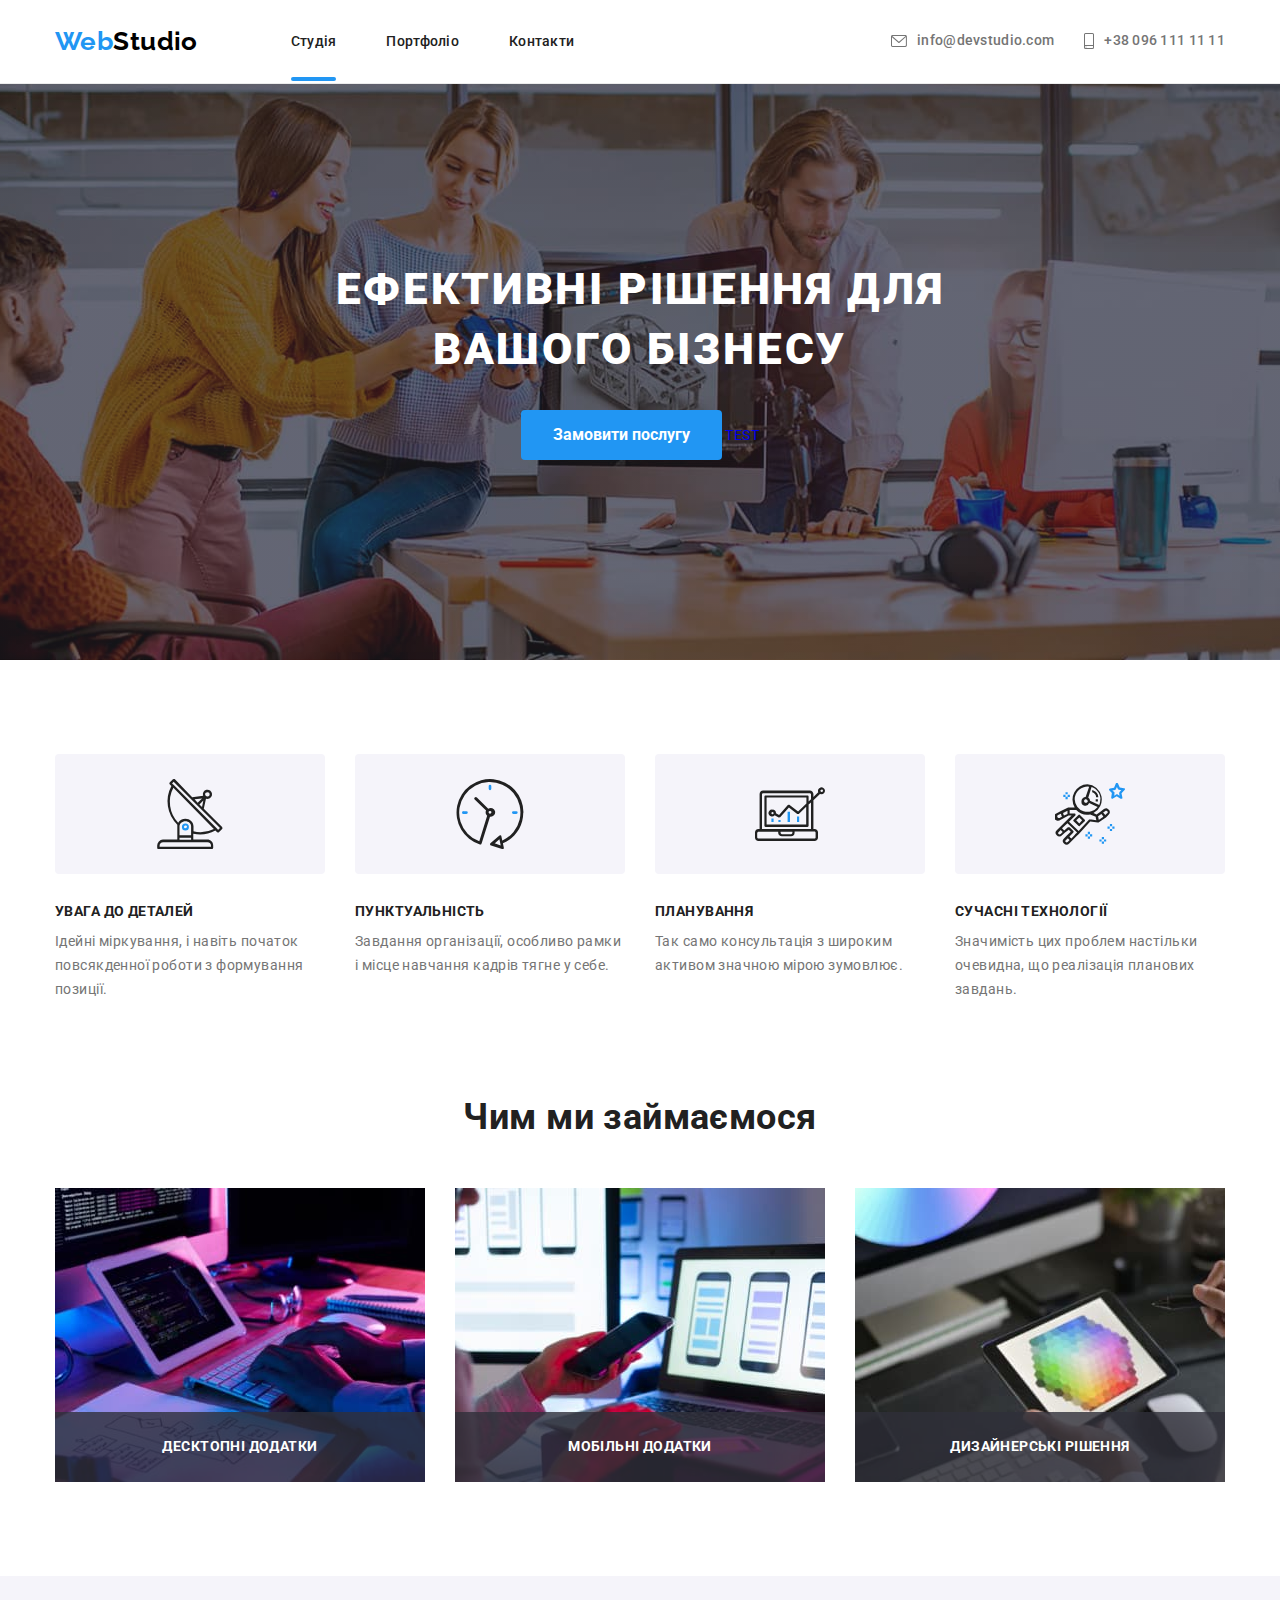
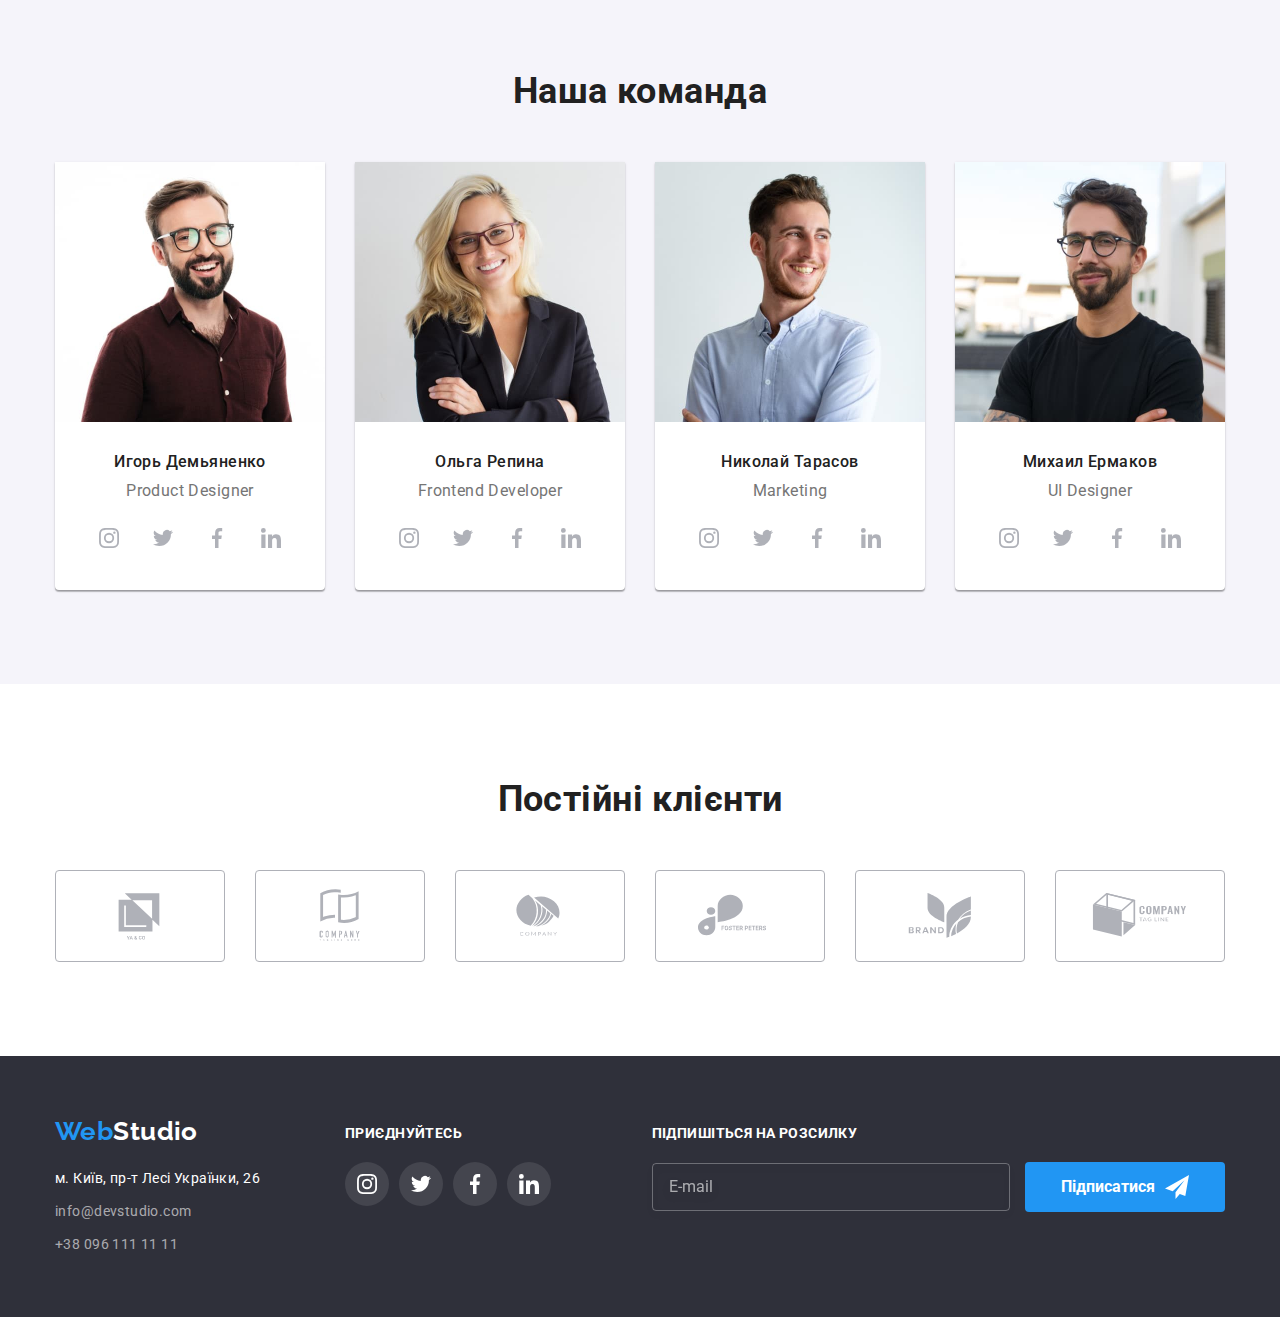
==== commit 2fb0302c: "fixed modile menu (still have scroll body)" ====
--- a/index.html
+++ b/index.html
@@ -23,7 +23,12 @@
             ><span class="logo__item logo__item--common">Studio</span>
           </a>
           <!-- /логотип -->
-          <button class="header__button" type="button" aria-expanded="false" data-menu-button>
+          <button
+            class="header__button header__button--menu"
+            type="button"
+            aria-expanded="false"
+            data-menu-button
+          >
             <svg
               class="header__icon"
               width="40"
@@ -76,7 +81,6 @@
               </li>
             </ul>
             <!-- /for desktop-tablet -->
-
             <!-- for mobile -->
             <ul class="contact-navigation-mobile">
               <li class="contact-navigation-mobile__item">
@@ -110,6 +114,7 @@
             </ul>
             <!-- /for mobile -->
           </div>
+          <!-- </div> -->
         </nav>
       </div>
     </header>
--- a/css/main.min.css
+++ b/css/main.min.css
@@ -1 +1 @@
-/*! modern-normalize v1.1.0 | MIT License | https://github.com/sindresorhus/modern-normalize */*,::before,::after{box-sizing:border-box}html{line-height:1.15;-webkit-text-size-adjust:100%;-moz-tab-size:4;-o-tab-size:4;tab-size:4}body{margin:0;font-family:system-ui,-apple-system,"Segoe UI",Roboto,Helvetica,Arial,sans-serif,"Apple Color Emoji","Segoe UI Emoji"}hr{height:0;color:inherit}abbr[title]{-webkit-text-decoration:underline dotted;text-decoration:underline dotted}b,strong{font-weight:bolder}code,kbd,samp,pre{font-family:ui-monospace,SFMono-Regular,Consolas,"Liberation Mono",Menlo,monospace;font-size:1em}small{font-size:80%}sub,sup{font-size:75%;line-height:0;position:relative;vertical-align:baseline}sub{bottom:-0.25em}sup{top:-0.5em}table{text-indent:0;border-color:inherit}button,input,optgroup,select,textarea{font-family:inherit;font-size:100%;line-height:1.15;margin:0}button,select{text-transform:none}button,[type=button],[type=reset],[type=submit]{-webkit-appearance:button}::-moz-focus-inner{border-style:none;padding:0}:-moz-focusring{outline:1px dotted ButtonText}:-moz-ui-invalid{box-shadow:none}legend{padding:0}progress{vertical-align:baseline}::-webkit-inner-spin-button,::-webkit-outer-spin-button{height:auto}[type=search]{-webkit-appearance:textfield;outline-offset:-2px}::-webkit-search-decoration{-webkit-appearance:none}::-webkit-file-upload-button{-webkit-appearance:button;font:inherit}summary{display:list-item}body{background-color:#fff;color:#757575;font-family:"Roboto",sans-serif;font-size:14px;letter-spacing:.03em}body .modal-open{overflow:hidden}p,a,ul,h1,h2,h3{margin:0;padding:0}a{text-decoration:none}ul{list-style:none}button{display:inline-block;cursor:pointer}img{display:block;max-width:100%;height:auto}address{font-style:normal}input,textarea{color:inherit;border:1px solid rgba(33,33,33,.2);border-radius:4px;transition:border 250ms cubic-bezier(0.4, 0, 0.2, 1)}input:focus,textarea:focus{outline:none;border:1px solid #2196f3;border-radius:4px}textarea{resize:none}.container{margin-left:auto;margin-right:auto;padding:0 15px}@media screen and (min-width: 480px){.container{width:480px}}@media screen and (min-width: 768px){.container{width:768px}}@media screen and (min-width: 1200px){.container{width:1200px}}.visually-hidden{position:absolute;width:1px;height:1px;margin:-1px;border:0;padding:0;white-space:nowrap;-webkit-clip-path:inset(100%);clip-path:inset(100%);clip:rect(0 0 0 0);overflow:hidden}.title{margin-bottom:30px;color:#212121;font-weight:700;font-size:28px;line-height:1.18;text-align:center}@media screen and (min-width: 1200px){.title{margin-bottom:50px;font-size:36px;line-height:1.17}}.button{padding:6px 22px;min-width:73px;cursor:pointer;color:#000;background-color:#f5f4fa;font-weight:500;font-size:16px;line-height:1.62;text-align:center;border-radius:4px;border:none;transition:background-color 250ms cubic-bezier(0.4, 0, 0.2, 1),box-shadow 250ms cubic-bezier(0.4, 0, 0.2, 1)}.button:hover,.button:focus{background-color:#2196f3;color:#fff;box-shadow:0px 1px 3px rgba(0,0,0,.12),0px 1px 1px rgba(0,0,0,.14),0px 2px 1px rgba(0,0,0,.2)}.button--primary{padding:10px 32px;min-width:200px;min-height:50px;background-color:#2196f3;color:#fff;font-weight:700;font-size:16px;line-height:1.88;transition:background-color 250ms cubic-bezier(0.4, 0, 0.2, 1),color 250ms cubic-bezier(0.4, 0, 0.2, 1)}.button--primary:hover{background-color:#188ce8}.button--footer{display:inline-flex;justify-content:center;align-items:center}.button--footer__icon{margin-left:10px;fill:#fff}.logo{display:inline-block;padding-top:16px;padding-bottom:16px;font-family:"Raleway",sans-serif;font-weight:700;font-size:24px;line-height:1.17}.logo--is-hide{display:none}@media screen and (min-width: 768px){.logo{padding-top:26px;padding-bottom:26px}}@media screen and (min-width: 1200px){.logo{font-size:26px;line-height:1.19}}.logo__item{color:#2196f3}.logo__item--common{color:#000}.logo__item--footer{color:#fff}.logo>.logo__item{transition:color 250ms cubic-bezier(0.4, 0, 0.2, 1)}.logo:hover>.logo__item{color:rgba(33,150,243,.6)}.logo--footer{padding:0;margin-bottom:20px}.hero{padding:118px 0;margin-right:auto;margin-left:auto;text-align:center;background-color:#c4c4c4;background-image:linear-gradient(rgba(47, 48, 58, 0.4), rgba(47, 48, 58, 0.4)),url(../images/bgi-mobile.jpg);background-repeat:no-repeat;background-position:center;background-size:cover}@media screen and (min-width: 1200px){.hero{padding:200px 0}}@media(min-device-pixel-ratio: 2),(-webkit-min-device-pixel-ratio: 2),(min-resolution: 192dpi),(min-resolution: 2dppx){.hero{background-image:linear-gradient(rgba(47, 48, 58, 0.4), rgba(47, 48, 58, 0.4)),url(../images/bgi-mobile@x2.jpg)}}@media screen and (min-width: 768px){.hero{background-image:linear-gradient(rgba(47, 48, 58, 0.4), rgba(47, 48, 58, 0.4)),url(../images/bgi-tablet.jpg)}}@media screen and (min-width: 768px)and (min-device-pixel-ratio: 2),screen and (min-width: 768px)and (-webkit-min-device-pixel-ratio: 2),screen and (min-width: 768px)and (min-resolution: 192dpi),screen and (min-width: 768px)and (min-resolution: 2dppx){.hero{background-image:linear-gradient(rgba(47, 48, 58, 0.4), rgba(47, 48, 58, 0.4)),url(../images/bgi-tablet@x2.jpg)}}@media screen and (min-width: 1200px){.hero{background-image:linear-gradient(rgba(47, 48, 58, 0.4), rgba(47, 48, 58, 0.4)),url(../images/bgi.jpg)}}@media screen and (min-width: 1200px)and (min-device-pixel-ratio: 2),screen and (min-width: 1200px)and (-webkit-min-device-pixel-ratio: 2),screen and (min-width: 1200px)and (min-resolution: 192dpi),screen and (min-width: 1200px)and (min-resolution: 2dppx){.hero{background-image:linear-gradient(rgba(47, 48, 58, 0.4), rgba(47, 48, 58, 0.4)),url(../images/bgi@x2.jpg)}}.hero__title{margin-bottom:30px;color:#fff;font-weight:900;font-size:26px;line-height:1.62;letter-spacing:.06em;text-transform:uppercase}@media screen and (min-width: 1200px){.hero__title{font-size:44px;line-height:1.36}}.features{padding-top:60px;padding-bottom:60px}@media screen and (min-width: 1200px){.features{padding-top:94px;padding-bottom:94px}}@media screen and (min-width: 768px){.features-list{display:flex;flex-wrap:wrap}}.features-list__item{max-width:450px}@media screen and (min-width: 768px){.features-list__item{width:calc((100% - 30px)/2)}}@media screen and (min-width: 1200px){.features-list__item{width:calc((100% - 90px)/4)}.features-list__item:not(:last-child){margin-right:30px}}@media screen and (min-width: 480px)and (max-width: 767px){.features-list__item:not(:last-child){margin-bottom:30px}}@media screen and (min-width: 768px)and (max-width: 1199px){.features-list__item:not(:nth-last-child(-n+2)){margin-bottom:30px}.features-list__item:nth-child(odd){margin-right:30px}}.features-list__title{margin-bottom:10px;color:#212121;font-weight:700;font-size:14px;line-height:1.14;text-transform:uppercase}.features-list__caption{margin-top:0;margin-bottom:0px;font-size:14px;line-height:1.71}.features-list__container{display:flex;justify-content:center;align-items:center;margin-bottom:30px;min-height:120px;background-color:#f5f4fa;border-radius:4px}.occupation{padding-bottom:94px}@media screen and (max-width: 1199px){.occupation{display:none}}.occupation-list{display:flex}.occupation-list__thumb{position:relative}.occupation-list__caption{position:absolute;right:0;left:0;bottom:0;display:flex;justify-content:center;align-items:center;margin:0;height:70px;background:rgba(47,48,58,.8);color:#fff;font-weight:700;line-height:1.14;text-align:center;text-transform:uppercase}.occupation-list__item:not(:last-child){margin-right:30px}.social-list{display:flex;justify-content:center}.social-list__item:not(:last-child){margin-right:10px}.social-list__link{display:flex;align-items:center;justify-content:center;width:44px;height:44px;padding:0;border:none;border-radius:50%;fill:#afb1b8;transition:background-color 250ms cubic-bezier(0.4, 0, 0.2, 1)}.social-list__link:hover,.social-list__linl:focus{fill:#fff;background-color:#2196f3}.social-list__item--footer{border-radius:50%;background-color:rgba(255,255,255,.1)}.social-list__item--footer .social-list__link{fill:#fff}.social-list__item--footer .social-list__link:hover,.social-list__item--footer .social-list__linl:focus{background-color:#2196f3}.team{padding-top:60px;padding-bottom:60px;background-color:#f5f4fa}@media screen and (min-width: 1200px){.team{padding-top:94px;padding-bottom:94px}}@media screen and (min-width: 768px){.team-list{display:flex;justify-content:center;flex-wrap:wrap}}.team-list__item{max-width:450px;text-align:center;background-color:#fff;box-shadow:0px 1px 3px rgba(0,0,0,.12),0px 1px 1px rgba(0,0,0,.14),0px 2px 1px rgba(0,0,0,.2);border-radius:0px 0px 4px 4px}@media screen and (min-width: 768px){.team-list__item{width:calc((100% - 30px)/2)}}@media screen and (min-width: 1200px){.team-list__item{width:calc((100% - 90px)/4)}.team-list__item:not(:last-child){margin-right:30px}}@media screen and (min-width: 480px)and (max-width: 767px){.team-list__item:not(:last-child){margin-bottom:30px}}@media screen and (min-width: 768px)and (max-width: 1199px){.team-list__item:not(:nth-last-child(-n+2)){margin-bottom:30px}.team-list__item:nth-child(odd){margin-right:30px}.team-list__item:last-child{margin-right:auto}}.team-list__title{margin-bottom:10px;color:#212121;font-weight:500;font-size:16px;line-height:1.19}.team-list__caption{display:inline-block;margin-bottom:16px;font-size:16px;line-height:1.19}.team-list__holder{text-align:center;padding-top:30px;padding-bottom:24px}@media screen and (min-width: 1200px){.team-list__holder{padding-top:30px;padding-bottom:30px}}.clients{padding-top:60px;padding-bottom:60px}@media screen and (min-width: 1200px){.clients{padding-top:94px;padding-bottom:94px}}.clients-list{display:flex;flex-wrap:wrap}.clients-list__item{min-height:92px;width:calc((100% - 30px)/2);border:1px solid #afb1b8;border-radius:4px}@media screen and (min-width: 768px){.clients-list__item{width:calc((100% - 60px)/3)}}@media screen and (min-width: 1200px){.clients-list__item{width:calc((100% - 150px)/6)}.clients-list__item:not(:last-child){margin-right:30px}}@media screen and (max-width: 767px){.clients-list__item:not(:nth-last-child(-n+2)){margin-bottom:30px}.clients-list__item:nth-last-child(even){margin-right:30px}}@media screen and (min-width: 768px)and (max-width: 1199px){.clients-list__item:not(:nth-last-child(-n+3)){margin-bottom:30px}.clients-list__item:not(:nth-child(3n)){margin-right:30px}}.clients-list__link{display:flex;justify-content:center;align-items:center;width:100%;height:100%;fill:#afb1b8;transition:border-color 250ms cubic-bezier(0.4, 0, 0.2, 1),fill 250ms cubic-bezier(0.4, 0, 0.2, 1)}.clients-list__item:hover,.clients-list__item:focus,.clients-list__item:hover .clients-list__icon,.clients-list__item:focus .clients-list__icon{outline:none;fill:#2196f3;border-color:#2196f3}.footer{padding-top:60px;padding-bottom:60px;background-color:#2f303a}.footer__title{display:block;margin-bottom:20px;color:#fff;text-transform:uppercase;font-weight:700;font-size:14px;line-height:1.14}@media screen and (min-width: 768px){.container--footer{display:flex;flex-wrap:wrap;justify-content:space-around}}@media screen and (max-width: 1199px){.container--footer{text-align:center}}@media screen and (max-width: 1199px){.address,.join{margin-bottom:60px}}.address{font-size:14px;line-height:1.71}@media screen and (min-width: 1200px){.address{margin-right:85px}}.address__text{margin-bottom:8px;color:#fff}@media screen and (min-width: 1200px){.address__text{margin-bottom:9px}}.address__link{display:block;color:rgba(255,255,255,.6);transition:color 250ms cubic-bezier(0.4, 0, 0.2, 1)}.address__link:not(:last-child){margin-bottom:8px}@media screen and (min-width: 1200px){.address__link:not(:last-child){margin-bottom:9px}}.address__link:hover,.address__link:focus{color:rgba(33,150,243,.6)}@media screen and (min-width: 768px){.join{padding-top:10px}}@media screen and (max-width: 479px){.mailing{max-width:450px}}@media screen and (min-width: 480px)and (max-width: 1199px){.mailing{min-width:450px}}@media screen and (min-width: 1200px){.mailing{margin-left:auto;padding-top:10px;min-width:570px}}.mailing__input{padding:15px 0 15px 16px;min-width:100%;color:#fff;background-color:inherit;border:1px solid rgba(255,255,255,.3);filter:drop-shadow(0px 4px 4px rgba(0, 0, 0, 0.15));border-radius:4px;transition:border 250ms cubic-bezier(0.4, 0, 0.2, 1)}@media screen and (max-width: 1199px){.mailing__input{margin-bottom:20px}}@media screen and (min-width: 1200px){.mailing__input{margin-right:12px;min-width:358px}}.mailing__input::-moz-placeholder{font-weight:400;font-size:16px;line-height:1.25;color:rgba(255,255,255,.6)}.mailing__input:-ms-input-placeholder{font-weight:400;font-size:16px;line-height:1.25;color:rgba(255,255,255,.6)}.mailing__input::placeholder{font-weight:400;font-size:16px;line-height:1.25;color:rgba(255,255,255,.6)}.portfolio{padding-top:60px;padding-bottom:60px}@media screen and (min-width: 1200px){.portfolio{padding-top:94px;padding-bottom:94px}}.filter-list{display:flex}@media screen and (max-width: 767px){.filter-list{flex-wrap:wrap;margin-bottom:40px}.filter-list__item:not(:nth-last-child(-n+2)){margin-bottom:15px}}@media screen and (min-width: 768px){.filter-list{justify-content:center;margin-bottom:30px}}@media screen and (min-width: 1200px){.filter-list{margin-bottom:50px}}.filter-list__item:not(:last-child){margin-right:8px}@media screen and (min-width: 768px){.portfolio-list{display:flex;justify-content:center;flex-wrap:wrap}}.portfolio-list__item{max-width:450px;border:1px solid #eee;transition:box-shadow 250ms cubic-bezier(0.4, 0, 0.2, 1)}@media screen and (min-width: 768px){.portfolio-list__item{width:calc((100% - 30px)/2)}}@media screen and (min-width: 1200px){.portfolio-list__item{width:calc((100% - 60px)/3)}.portfolio-list__item:not(:nth-child(3n)){margin-right:30px}.portfolio-list__item:not(:nth-last-child(-n+3)){margin-bottom:30px}}@media screen and (min-width: 480px)and (max-width: 767px){.portfolio-list__item:not(:last-child){margin-bottom:30px}}@media screen and (min-width: 768px)and (max-width: 1199px){.portfolio-list__item:not(:nth-last-child(1)){margin-bottom:30px}.portfolio-list__item:nth-child(odd){margin-right:30px}.portfolio-list__item:last-child{margin-right:auto}}.portfolio-list__item:hover,.portfolio-list__item:focus{box-shadow:0px 1px 3px rgba(0,0,0,.12),0px 1px 1px rgba(0,0,0,.14),0px 2px 1px rgba(0,0,0,.2)}.portfolio-list__caption{padding:20px 24px}.portfolio-list__title{margin-bottom:4px;color:#212121;font-size:18px;line-height:2;letter-spacing:.06em}.portfolio-list__theme{color:#757575;font-size:16px;line-height:1.88;letter-spacing:.03em}.portfolio-list__link{position:relative}.portfolio-list__thumb{position:relative;overflow:hidden}.portfolio-list__overlay{position:absolute;top:0;left:0;width:100%;height:100%;background-color:rgba(33,150,243,.9);transform:translateY(100%);transition:transform 250ms cubic-bezier(0.4, 0, 0.2, 1)}.portfolio-list__link:hover .portfolio-list__overlay,.portfolio-list__link:focus .portfolio-list__overlay{transform:translateY(0)}.portfolio-list__text{position:absolute;top:50%;left:50%;display:flex;justify-content:center;align-items:center;width:322px;height:100%;font-size:18px;line-height:1.56;color:#fff;transform:translate(-50%, -50%)}.backdrop{position:fixed;top:0;left:0;width:100%;height:100%;background-color:rgba(0,0,0,.2);z-index:5;opacity:1;transition:opacity 250ms cubic-bezier(0.4, 0, 0.2, 1)}.backdrop--is-hidden{opacity:0;pointer-events:none}.modal{position:absolute;top:50%;left:50%;transform:translate(-50%, -50%);padding-bottom:40px;max-height:609px;max-width:450px;height:100%;width:100%;overflow-y:auto;opacity:1;background-color:#fff;box-shadow:0px 1px 3px rgba(0,0,0,.12),0px 1px 1px rgba(0,0,0,.14),0px 2px 1px rgba(0,0,0,.2);border-radius:4px}@media screen and (min-width: 1200px){.modal{max-height:581px;max-width:528px}}.modal__conteiner{display:flex;justify-content:flex-end}.modal__button{display:flex;align-items:center;width:30px;height:30px;margin:8px;background-color:#fff;border:1px solid rgba(0,0,0,.1);border-radius:50%}.modal__button :hover,.modal__button :focus{fill:#2196f3}.form{display:flex;flex-direction:column;margin:0 40px}.form__title{margin-bottom:12px;font-weight:700;font-size:20px;line-height:1.15;text-align:center;color:#212121}.form__item{position:relative;display:flex;flex-direction:column}.form__item:not(:nth-last-child(-n+3)){margin-bottom:10px}.form__item:nth-last-child(3){margin-bottom:20px}.form__item:nth-last-child(2){margin-bottom:30px}.form__item:nth-last-child(1){margin:0 auto}.form__input{padding:12px 12px 12px 42px;width:100%;height:40px}.form__container{position:relative}.form__icon{position:absolute;left:12px;top:0;transform:translateY(60%);transition:fill 250ms cubic-bezier(0.4, 0, 0.2, 1)}.form__input:focus+.form__icon{fill:#2196f3}.form__label{margin-bottom:4px;font-size:12px;line-height:1.17;letter-spacing:.01em}.form__textarea{min-height:120px;padding:12px 16px}.form__textarea::-moz-placeholder{font-size:14px;line-height:1.14;color:rgba(117,117,117,.5)}.form__textarea:-ms-input-placeholder{font-size:14px;line-height:1.14;color:rgba(117,117,117,.5)}.form__textarea::placeholder{font-size:14px;line-height:1.14;color:rgba(117,117,117,.5)}.form__item--checkbox{display:flex;flex-direction:row;justify-content:center;align-items:center}.form__label--checkbox{display:inline-block;margin-left:8px;margin-bottom:0;letter-spacing:.03em}@media screen and (min-width: 1200px){.form__label--checkbox{font-size:14px;line-height:1.71}}.form__link{-webkit-text-decoration-line:underline;text-decoration-line:underline;color:#2196f3}.form__checkbox{-webkit-appearance:none;-moz-appearance:none;appearance:none;position:absolute}.form__icon--checkbox{display:inline-block;width:16px;height:15px;background-color:inherit;border:2px solid #212121;border-radius:2px;transition:border-color 250ms cubic-bezier(0.4, 0, 0.2, 1),background-color 250ms cubic-bezier(0.4, 0, 0.2, 1)}.form__checkbox:checked+.form__icon--checkbox{background-color:#2196f3;background-image:url(../images/icon-check.svg);background-size:contain;background-origin:border-box;border-color:rgba(0,0,0,0)}.header{position:relative;top:0;left:0;width:100%;z-index:5;display:block;border-bottom:1px solid #ececec}@media screen and (min-width: 768px){.header{display:flex}}.header__button{fill:#000}@media screen and (max-width: 767px){.header__button{display:inline-flex;justify-self:flex-end;padding:0;margin-left:auto;border:none;background-color:rgba(0,0,0,0)}.header__button--close{display:block;margin-top:10px;margin-right:15px}}@media screen and (min-width: 768px){.header__button{display:none}}.header__button:hover,.header__button:focus{fill:#2196f3}.header__icon--close{display:none}.header__button--is-open .header__icon--close{display:block}.header__button--is-open .header__icon--menu{display:none}.menu-container{display:none}@media screen and (max-width: 767px){.menu-container{position:fixed;top:0;left:0;z-index:3;overflow-y:scroll;margin-top:60px;padding-left:40px;width:100%;min-height:1000vh;background-color:#fff}.menu-container--is-open{display:block}}@media screen and (min-width: 768px){.menu-container{display:flex;width:100%}}.main-navigation{display:flex;align-items:center;min-height:60px}@media screen and (max-width: 767px){.main-navigation{justify-content:space-between}.main-navigation__link{font-weight:500;font-size:40px;line-height:1.18;letter-spacing:.02em;color:#000}}@media screen and (min-width: 768px){.main-navigation{min-height:80px}.main-navigation__link{padding:32px 0;font-weight:500;font-size:14px;line-height:1.14;letter-spacing:.02em;color:#212121;transition:color 250ms cubic-bezier(0.4, 0, 0.2, 1)}.main-navigation__link:hover,.main-navigation__link:focus{color:#2196f3}}@media screen and (min-width: 1200px){.main-navigation{min-height:60px}}@media screen and (max-width: 767px){.site-navigation__link--active{color:#2196f3}.site-navigation__item:not(:last-child){background-color:crimson}.site-navigation__item:last-child{background-color:#7fff00}}@media screen and (min-width: 768px){.site-navigation{display:flex;align-items:center;margin-left:88px}.site-navigation__item:not(:last-child){margin-right:50px}.site-navigation__link{position:relative}.site-navigation__link--active::after{content:"";position:absolute;left:0;bottom:0;display:block;width:100%;height:4px;background-color:#2196f3;border-radius:2px}}@media screen and (min-width: 1200px){.site-navigation{margin-left:93px}}@media screen and (max-width: 767px){.contact-navigation-mobile__link{font-size:34px;color:#2196f3;margin-bottom:32px}.contact-navigation-mobile__item:not(:last-child){background-color:#8a2be2}.contact-navigation-mobile__item:last-child{background-color:aqua}.contact-navigation-mobile__item:last-child .contact-navigation-mobile__link{font-size:24px;line-height:1.17;color:#757575}}@media screen and (min-width: 768px){.contact-navigation-mobile{display:none}}.mobile-menu-list{display:none}@media screen and (max-width: 767px){.mobile-menu-list{display:flex;margin-bottom:48px}.mobile-menu-list__item{font-weight:500;font-size:18px;line-height:1.22;letter-spacing:.02em;color:#2196f3}.mobile-menu-list__item:not(:last-child){margin-right:10px}.mobile-menu-list__separator{display:inline-block;color:rgba(33,33,33,.2);margin-left:10px}}.contact-navigation{display:none}@media screen and (min-width: 768px)and (max-width: 1199px){.contact-navigation{flex-direction:column;align-items:flex-start}.contact-navigation__item:not(:last-child){margin-bottom:10px}}@media screen and (min-width: 768px){.contact-navigation{display:flex;margin-left:auto}.contact-navigation__item{fill:#757575}.contact-navigation__link{display:flex;align-items:center;justify-content:center;padding:0;color:#757575}.contact-navigation__icon{margin-right:10px;fill:currentColor}}@media screen and (min-width: 1200px){.contact-navigation__item:not(:last-child){margin-right:30px}}/*# sourceMappingURL=main.min.css.map */+/*! modern-normalize v1.1.0 | MIT License | https://github.com/sindresorhus/modern-normalize */*,::before,::after{box-sizing:border-box}html{line-height:1.15;-webkit-text-size-adjust:100%;-moz-tab-size:4;-o-tab-size:4;tab-size:4}body{margin:0;font-family:system-ui,-apple-system,"Segoe UI",Roboto,Helvetica,Arial,sans-serif,"Apple Color Emoji","Segoe UI Emoji"}hr{height:0;color:inherit}abbr[title]{-webkit-text-decoration:underline dotted;text-decoration:underline dotted}b,strong{font-weight:bolder}code,kbd,samp,pre{font-family:ui-monospace,SFMono-Regular,Consolas,"Liberation Mono",Menlo,monospace;font-size:1em}small{font-size:80%}sub,sup{font-size:75%;line-height:0;position:relative;vertical-align:baseline}sub{bottom:-0.25em}sup{top:-0.5em}table{text-indent:0;border-color:inherit}button,input,optgroup,select,textarea{font-family:inherit;font-size:100%;line-height:1.15;margin:0}button,select{text-transform:none}button,[type=button],[type=reset],[type=submit]{-webkit-appearance:button}::-moz-focus-inner{border-style:none;padding:0}:-moz-focusring{outline:1px dotted ButtonText}:-moz-ui-invalid{box-shadow:none}legend{padding:0}progress{vertical-align:baseline}::-webkit-inner-spin-button,::-webkit-outer-spin-button{height:auto}[type=search]{-webkit-appearance:textfield;outline-offset:-2px}::-webkit-search-decoration{-webkit-appearance:none}::-webkit-file-upload-button{-webkit-appearance:button;font:inherit}summary{display:list-item}body{background-color:#fff;color:#757575;font-family:"Roboto",sans-serif;font-size:14px;letter-spacing:.03em}body .modal-open{overflow:hidden}p,a,ul,h1,h2,h3{margin:0;padding:0}a{text-decoration:none}ul{list-style:none}button{display:inline-block;cursor:pointer}img{display:block;max-width:100%;height:auto}address{font-style:normal}input,textarea{color:inherit;border:1px solid rgba(33,33,33,.2);border-radius:4px;transition:border 250ms cubic-bezier(0.4, 0, 0.2, 1)}input:focus,textarea:focus{outline:none;border:1px solid #2196f3;border-radius:4px}textarea{resize:none}.container{margin-left:auto;margin-right:auto;padding:0 15px}@media screen and (min-width: 480px){.container{width:480px}}@media screen and (min-width: 768px){.container{width:768px}}@media screen and (min-width: 1200px){.container{width:1200px}}.visually-hidden{position:absolute;width:1px;height:1px;margin:-1px;border:0;padding:0;white-space:nowrap;-webkit-clip-path:inset(100%);clip-path:inset(100%);clip:rect(0 0 0 0);overflow:hidden}.title{margin-bottom:30px;color:#212121;font-weight:700;font-size:28px;line-height:1.18;text-align:center}@media screen and (min-width: 1200px){.title{margin-bottom:50px;font-size:36px;line-height:1.17}}.button{padding:6px 22px;min-width:73px;cursor:pointer;color:#000;background-color:#f5f4fa;font-weight:500;font-size:16px;line-height:1.62;text-align:center;border-radius:4px;border:none;transition:background-color 250ms cubic-bezier(0.4, 0, 0.2, 1),box-shadow 250ms cubic-bezier(0.4, 0, 0.2, 1)}.button:hover,.button:focus{background-color:#2196f3;color:#fff;box-shadow:0px 1px 3px rgba(0,0,0,.12),0px 1px 1px rgba(0,0,0,.14),0px 2px 1px rgba(0,0,0,.2)}.button--primary{padding:10px 32px;min-width:200px;min-height:50px;background-color:#2196f3;color:#fff;font-weight:700;font-size:16px;line-height:1.88;transition:background-color 250ms cubic-bezier(0.4, 0, 0.2, 1),color 250ms cubic-bezier(0.4, 0, 0.2, 1)}.button--primary:hover{background-color:#188ce8}.button--footer{display:inline-flex;justify-content:center;align-items:center}.button--footer__icon{margin-left:10px;fill:#fff}.logo{display:inline-block;padding-top:16px;padding-bottom:16px;font-family:"Raleway",sans-serif;font-weight:700;font-size:24px;line-height:1.17}.logo--is-hide{display:none}@media screen and (min-width: 768px){.logo{padding-top:26px;padding-bottom:26px}}@media screen and (min-width: 1200px){.logo{font-size:26px;line-height:1.19}}.logo__item{color:#2196f3}.logo__item--common{color:#000}.logo__item--footer{color:#fff}.logo>.logo__item{transition:color 250ms cubic-bezier(0.4, 0, 0.2, 1)}.logo:hover>.logo__item{color:rgba(33,150,243,.6)}.logo--footer{padding:0;margin-bottom:20px}body{margin-top:60px}body.menu-container--is-open{overflow:hidden}.header{position:fixed;top:0;left:0;width:100%;z-index:5;display:block;border-bottom:1px solid #ececec;background-color:#fff}@media screen and (min-width: 768px){.header{display:flex}}.header__button{fill:#000}@media screen and (max-width: 767px){.header__button{display:inline-flex;justify-self:flex-end;padding:0;margin-left:auto;border:none;background-color:rgba(0,0,0,0)}.header__button--close{display:block;margin-top:10px;margin-right:15px}}@media screen and (min-width: 768px){.header__button{display:none}}.header__button:hover,.header__button:focus{fill:#2196f3}.header__icon--close{display:none}.header__button--is-open .header__icon--close{display:block}.header__button--is-open .header__icon--menu{display:none}.menu-container{display:none}@media screen and (max-width: 767px){.menu-container{position:absolute;top:0;left:0;z-index:3;overflow-y:scroll;margin-top:60px;padding-left:40px;width:100%;min-height:1000vh;background-color:#fff}.menu-container--is-open{display:block}}@media screen and (min-width: 768px){.menu-container{display:flex;width:100%}}.main-navigation{display:flex;align-items:center;min-height:60px}@media screen and (max-width: 767px){.main-navigation{justify-content:space-between}.main-navigation__link{font-weight:500;font-size:40px;line-height:1.18;letter-spacing:.02em;color:#000}}@media screen and (min-width: 768px){.main-navigation{min-height:80px}.main-navigation__link{padding:32px 0;font-weight:500;font-size:14px;line-height:1.14;letter-spacing:.02em;color:#212121;transition:color 250ms cubic-bezier(0.4, 0, 0.2, 1)}.main-navigation__link:hover,.main-navigation__link:focus{color:#2196f3}}@media screen and (min-width: 1200px){.main-navigation{min-height:60px}}@media screen and (max-width: 767px){.site-navigation__link--active{color:#2196f3}.site-navigation__item:not(:last-child){margin-bottom:32px}.site-navigation__item:last-child{margin-bottom:clamp(50px,20%,302px)}}@media screen and (min-width: 768px){.site-navigation{display:flex;align-items:center;margin-left:88px}.site-navigation__item:not(:last-child){margin-right:50px}.site-navigation__link{position:relative}.site-navigation__link--active::after{content:"";position:absolute;left:0;bottom:0;display:block;width:100%;height:4px;background-color:#2196f3;border-radius:2px}}@media screen and (min-width: 1200px){.site-navigation{margin-left:93px}}@media screen and (max-width: 767px){.contact-navigation-mobile__link{font-size:34px;color:#2196f3;margin-bottom:32px}.contact-navigation-mobile__item:not(:last-child){margin-bottom:32px}.contact-navigation-mobile__item:last-child{margin-bottom:64px}.contact-navigation-mobile__item:last-child .contact-navigation-mobile__link{font-size:24px;line-height:1.17;color:#757575}}@media screen and (min-width: 768px){.contact-navigation-mobile{display:none}}.mobile-menu-list{display:none}@media screen and (max-width: 767px){.mobile-menu-list{display:flex;margin-bottom:48px}.mobile-menu-list__item{font-weight:500;font-size:18px;line-height:1.22;letter-spacing:.02em;color:#2196f3}.mobile-menu-list__item:not(:last-child){margin-right:10px}.mobile-menu-list__separator{display:inline-block;color:rgba(33,33,33,.2);margin-left:10px}}.contact-navigation{display:none}@media screen and (min-width: 768px)and (max-width: 1199px){.contact-navigation{flex-direction:column;align-items:flex-start}.contact-navigation__item:not(:last-child){margin-bottom:10px}}@media screen and (min-width: 768px){.contact-navigation{display:flex;margin-left:auto}.contact-navigation__item{fill:#757575}.contact-navigation__link{display:flex;align-items:center;justify-content:center;padding:0;color:#757575}.contact-navigation__icon{margin-right:10px;fill:currentColor}}@media screen and (min-width: 1200px){.contact-navigation{display:flex;align-items:center}.contact-navigation__item:not(:last-child){margin-right:30px}}.hero{padding:118px 0;margin-right:auto;margin-left:auto;text-align:center;background-color:#c4c4c4;background-image:linear-gradient(rgba(47, 48, 58, 0.4), rgba(47, 48, 58, 0.4)),url(../images/bgi-mobile.jpg);background-repeat:no-repeat;background-position:center;background-size:cover}@media screen and (min-width: 1200px){.hero{padding:200px 0}}@media(min-device-pixel-ratio: 2),(-webkit-min-device-pixel-ratio: 2),(min-resolution: 192dpi),(min-resolution: 2dppx){.hero{background-image:linear-gradient(rgba(47, 48, 58, 0.4), rgba(47, 48, 58, 0.4)),url(../images/bgi-mobile@x2.jpg)}}@media screen and (min-width: 768px){.hero{background-image:linear-gradient(rgba(47, 48, 58, 0.4), rgba(47, 48, 58, 0.4)),url(../images/bgi-tablet.jpg)}}@media screen and (min-width: 768px)and (min-device-pixel-ratio: 2),screen and (min-width: 768px)and (-webkit-min-device-pixel-ratio: 2),screen and (min-width: 768px)and (min-resolution: 192dpi),screen and (min-width: 768px)and (min-resolution: 2dppx){.hero{background-image:linear-gradient(rgba(47, 48, 58, 0.4), rgba(47, 48, 58, 0.4)),url(../images/bgi-tablet@x2.jpg)}}@media screen and (min-width: 1200px){.hero{background-image:linear-gradient(rgba(47, 48, 58, 0.4), rgba(47, 48, 58, 0.4)),url(../images/bgi.jpg)}}@media screen and (min-width: 1200px)and (min-device-pixel-ratio: 2),screen and (min-width: 1200px)and (-webkit-min-device-pixel-ratio: 2),screen and (min-width: 1200px)and (min-resolution: 192dpi),screen and (min-width: 1200px)and (min-resolution: 2dppx){.hero{background-image:linear-gradient(rgba(47, 48, 58, 0.4), rgba(47, 48, 58, 0.4)),url(../images/bgi@x2.jpg)}}.hero__title{margin-bottom:30px;color:#fff;font-weight:900;font-size:26px;line-height:1.62;letter-spacing:.06em;text-transform:uppercase}@media screen and (min-width: 1200px){.hero__title{font-size:44px;line-height:1.36}}.features{padding-top:60px;padding-bottom:60px}@media screen and (min-width: 1200px){.features{padding-top:94px;padding-bottom:94px}}@media screen and (min-width: 768px){.features-list{display:flex;flex-wrap:wrap}}.features-list__item{max-width:450px}@media screen and (min-width: 768px){.features-list__item{width:calc((100% - 30px)/2)}}@media screen and (min-width: 1200px){.features-list__item{width:calc((100% - 90px)/4)}.features-list__item:not(:last-child){margin-right:30px}}@media screen and (min-width: 480px)and (max-width: 767px){.features-list__item:not(:last-child){margin-bottom:30px}}@media screen and (min-width: 768px)and (max-width: 1199px){.features-list__item:not(:nth-last-child(-n+2)){margin-bottom:30px}.features-list__item:nth-child(odd){margin-right:30px}}.features-list__title{margin-bottom:10px;color:#212121;font-weight:700;font-size:14px;line-height:1.14;text-transform:uppercase}.features-list__caption{margin-top:0;margin-bottom:0px;font-size:14px;line-height:1.71}.features-list__container{display:flex;justify-content:center;align-items:center;margin-bottom:30px;min-height:120px;background-color:#f5f4fa;border-radius:4px}.occupation{padding-bottom:94px}@media screen and (max-width: 1199px){.occupation{display:none}}.occupation-list{display:flex}.occupation-list__thumb{position:relative}.occupation-list__caption{position:absolute;right:0;left:0;bottom:0;display:flex;justify-content:center;align-items:center;margin:0;height:70px;background:rgba(47,48,58,.8);color:#fff;font-weight:700;line-height:1.14;text-align:center;text-transform:uppercase}.occupation-list__item:not(:last-child){margin-right:30px}.social-list{display:flex;justify-content:center}.social-list__item:not(:last-child){margin-right:10px}.social-list__link{display:flex;align-items:center;justify-content:center;width:44px;height:44px;padding:0;border:none;border-radius:50%;fill:#afb1b8;transition:background-color 250ms cubic-bezier(0.4, 0, 0.2, 1)}.social-list__link:hover,.social-list__linl:focus{fill:#fff;background-color:#2196f3}.social-list__item--footer{border-radius:50%;background-color:rgba(255,255,255,.1)}.social-list__item--footer .social-list__link{fill:#fff}.social-list__item--footer .social-list__link:hover,.social-list__item--footer .social-list__linl:focus{background-color:#2196f3}.team{padding-top:60px;padding-bottom:60px;background-color:#f5f4fa}@media screen and (min-width: 1200px){.team{padding-top:94px;padding-bottom:94px}}@media screen and (min-width: 768px){.team-list{display:flex;justify-content:center;flex-wrap:wrap}}.team-list__item{max-width:450px;text-align:center;background-color:#fff;box-shadow:0px 1px 3px rgba(0,0,0,.12),0px 1px 1px rgba(0,0,0,.14),0px 2px 1px rgba(0,0,0,.2);border-radius:0px 0px 4px 4px}@media screen and (min-width: 768px){.team-list__item{width:calc((100% - 30px)/2)}}@media screen and (min-width: 1200px){.team-list__item{width:calc((100% - 90px)/4)}.team-list__item:not(:last-child){margin-right:30px}}@media screen and (min-width: 480px)and (max-width: 767px){.team-list__item:not(:last-child){margin-bottom:30px}}@media screen and (min-width: 768px)and (max-width: 1199px){.team-list__item:not(:nth-last-child(-n+2)){margin-bottom:30px}.team-list__item:nth-child(odd){margin-right:30px}.team-list__item:last-child{margin-right:auto}}.team-list__title{margin-bottom:10px;color:#212121;font-weight:500;font-size:16px;line-height:1.19}.team-list__caption{display:inline-block;margin-bottom:16px;font-size:16px;line-height:1.19}.team-list__holder{text-align:center;padding-top:30px;padding-bottom:24px}@media screen and (min-width: 1200px){.team-list__holder{padding-top:30px;padding-bottom:30px}}.clients{padding-top:60px;padding-bottom:60px}@media screen and (min-width: 1200px){.clients{padding-top:94px;padding-bottom:94px}}.clients-list{display:flex;flex-wrap:wrap}.clients-list__item{min-height:92px;width:calc((100% - 30px)/2);border:1px solid #afb1b8;border-radius:4px}@media screen and (min-width: 768px){.clients-list__item{width:calc((100% - 60px)/3)}}@media screen and (min-width: 1200px){.clients-list__item{width:calc((100% - 150px)/6)}.clients-list__item:not(:last-child){margin-right:30px}}@media screen and (max-width: 767px){.clients-list__item:not(:nth-last-child(-n+2)){margin-bottom:30px}.clients-list__item:nth-last-child(even){margin-right:30px}}@media screen and (min-width: 768px)and (max-width: 1199px){.clients-list__item:not(:nth-last-child(-n+3)){margin-bottom:30px}.clients-list__item:not(:nth-child(3n)){margin-right:30px}}.clients-list__link{display:flex;justify-content:center;align-items:center;width:100%;height:100%;fill:#afb1b8;transition:border-color 250ms cubic-bezier(0.4, 0, 0.2, 1),fill 250ms cubic-bezier(0.4, 0, 0.2, 1)}.clients-list__item:hover,.clients-list__item:focus,.clients-list__item:hover .clients-list__icon,.clients-list__item:focus .clients-list__icon{outline:none;fill:#2196f3;border-color:#2196f3}.footer{padding-top:60px;padding-bottom:60px;background-color:#2f303a}.footer__title{display:block;margin-bottom:20px;color:#fff;text-transform:uppercase;font-weight:700;font-size:14px;line-height:1.14}@media screen and (min-width: 768px){.container--footer{display:flex;flex-wrap:wrap;justify-content:space-around}}@media screen and (max-width: 1199px){.container--footer{text-align:center}}@media screen and (max-width: 1199px){.address,.join{margin-bottom:60px}}.address{font-size:14px;line-height:1.71}@media screen and (min-width: 1200px){.address{margin-right:85px}}.address__text{margin-bottom:8px;color:#fff}@media screen and (min-width: 1200px){.address__text{margin-bottom:9px}}.address__link{display:block;color:rgba(255,255,255,.6);transition:color 250ms cubic-bezier(0.4, 0, 0.2, 1)}.address__link:not(:last-child){margin-bottom:8px}@media screen and (min-width: 1200px){.address__link:not(:last-child){margin-bottom:9px}}.address__link:hover,.address__link:focus{color:rgba(33,150,243,.6)}@media screen and (min-width: 768px){.join{padding-top:10px}}@media screen and (max-width: 479px){.mailing{max-width:450px}}@media screen and (min-width: 480px)and (max-width: 1199px){.mailing{min-width:450px}}@media screen and (min-width: 1200px){.mailing{margin-left:auto;padding-top:10px;min-width:570px}}.mailing__input{padding:15px 0 15px 16px;min-width:100%;color:#fff;background-color:inherit;border:1px solid rgba(255,255,255,.3);filter:drop-shadow(0px 4px 4px rgba(0, 0, 0, 0.15));border-radius:4px;transition:border 250ms cubic-bezier(0.4, 0, 0.2, 1)}@media screen and (max-width: 1199px){.mailing__input{margin-bottom:20px}}@media screen and (min-width: 1200px){.mailing__input{margin-right:12px;min-width:358px}}.mailing__input::-moz-placeholder{font-weight:400;font-size:16px;line-height:1.25;color:rgba(255,255,255,.6)}.mailing__input:-ms-input-placeholder{font-weight:400;font-size:16px;line-height:1.25;color:rgba(255,255,255,.6)}.mailing__input::placeholder{font-weight:400;font-size:16px;line-height:1.25;color:rgba(255,255,255,.6)}.portfolio{padding-top:60px;padding-bottom:60px}@media screen and (min-width: 1200px){.portfolio{padding-top:94px;padding-bottom:94px}}.filter-list{display:flex}@media screen and (max-width: 767px){.filter-list{flex-wrap:wrap;margin-bottom:40px}.filter-list__item:not(:nth-last-child(-n+2)){margin-bottom:15px}}@media screen and (min-width: 768px){.filter-list{justify-content:center;margin-bottom:30px}}@media screen and (min-width: 1200px){.filter-list{margin-bottom:50px}}.filter-list__item:not(:last-child){margin-right:8px}@media screen and (min-width: 768px){.portfolio-list{display:flex;justify-content:center;flex-wrap:wrap}}.portfolio-list__item{max-width:450px;border:1px solid #eee;transition:box-shadow 250ms cubic-bezier(0.4, 0, 0.2, 1)}@media screen and (min-width: 768px){.portfolio-list__item{width:calc((100% - 30px)/2)}}@media screen and (min-width: 1200px){.portfolio-list__item{width:calc((100% - 60px)/3)}.portfolio-list__item:not(:nth-child(3n)){margin-right:30px}.portfolio-list__item:not(:nth-last-child(-n+3)){margin-bottom:30px}}@media screen and (min-width: 480px)and (max-width: 767px){.portfolio-list__item:not(:last-child){margin-bottom:30px}}@media screen and (min-width: 768px)and (max-width: 1199px){.portfolio-list__item:not(:nth-last-child(1)){margin-bottom:30px}.portfolio-list__item:nth-child(odd){margin-right:30px}.portfolio-list__item:last-child{margin-right:auto}}.portfolio-list__item:hover,.portfolio-list__item:focus{box-shadow:0px 1px 3px rgba(0,0,0,.12),0px 1px 1px rgba(0,0,0,.14),0px 2px 1px rgba(0,0,0,.2)}.portfolio-list__caption{padding:20px 24px}.portfolio-list__title{margin-bottom:4px;color:#212121;font-size:18px;line-height:2;letter-spacing:.06em}.portfolio-list__theme{color:#757575;font-size:16px;line-height:1.88;letter-spacing:.03em}.portfolio-list__link{position:relative}.portfolio-list__thumb{position:relative;overflow:hidden}.portfolio-list__overlay{position:absolute;top:0;left:0;width:100%;height:100%;background-color:rgba(33,150,243,.9);transform:translateY(100%);transition:transform 250ms cubic-bezier(0.4, 0, 0.2, 1)}.portfolio-list__link:hover .portfolio-list__overlay,.portfolio-list__link:focus .portfolio-list__overlay{transform:translateY(0)}.portfolio-list__text{position:absolute;top:50%;left:50%;display:flex;justify-content:center;align-items:center;width:322px;height:100%;font-size:18px;line-height:1.56;color:#fff;transform:translate(-50%, -50%)}.backdrop{position:fixed;top:0;left:0;width:100%;height:100%;background-color:rgba(0,0,0,.2);z-index:5;opacity:1;transition:opacity 250ms cubic-bezier(0.4, 0, 0.2, 1)}.backdrop--is-hidden{opacity:0;pointer-events:none}.modal{position:absolute;top:50%;left:50%;transform:translate(-50%, -50%);padding-bottom:40px;max-height:609px;max-width:450px;height:100%;width:100%;overflow-y:auto;opacity:1;background-color:#fff;box-shadow:0px 1px 3px rgba(0,0,0,.12),0px 1px 1px rgba(0,0,0,.14),0px 2px 1px rgba(0,0,0,.2);border-radius:4px}@media screen and (min-width: 1200px){.modal{max-height:581px;max-width:528px}}.modal__conteiner{display:flex;justify-content:flex-end}.modal__button{display:flex;align-items:center;width:30px;height:30px;margin:8px;background-color:#fff;border:1px solid rgba(0,0,0,.1);border-radius:50%}.modal__button :hover,.modal__button :focus{fill:#2196f3}.form{display:flex;flex-direction:column;margin:0 40px}.form__title{margin-bottom:12px;font-weight:700;font-size:20px;line-height:1.15;text-align:center;color:#212121}.form__item{position:relative;display:flex;flex-direction:column}.form__item:not(:nth-last-child(-n+3)){margin-bottom:10px}.form__item:nth-last-child(3){margin-bottom:20px}.form__item:nth-last-child(2){margin-bottom:30px}.form__item:nth-last-child(1){margin:0 auto}.form__input{padding:12px 12px 12px 42px;width:100%;height:40px}.form__container{position:relative}.form__icon{position:absolute;left:12px;top:0;transform:translateY(60%);transition:fill 250ms cubic-bezier(0.4, 0, 0.2, 1)}.form__input:focus+.form__icon{fill:#2196f3}.form__label{margin-bottom:4px;font-size:12px;line-height:1.17;letter-spacing:.01em}.form__textarea{min-height:120px;padding:12px 16px}.form__textarea::-moz-placeholder{font-size:14px;line-height:1.14;color:rgba(117,117,117,.5)}.form__textarea:-ms-input-placeholder{font-size:14px;line-height:1.14;color:rgba(117,117,117,.5)}.form__textarea::placeholder{font-size:14px;line-height:1.14;color:rgba(117,117,117,.5)}.form__item--checkbox{display:flex;flex-direction:row;justify-content:center;align-items:center}.form__label--checkbox{display:inline-block;margin-left:8px;margin-bottom:0;letter-spacing:.03em}@media screen and (min-width: 1200px){.form__label--checkbox{font-size:14px;line-height:1.71}}.form__link{-webkit-text-decoration-line:underline;text-decoration-line:underline;color:#2196f3}.form__checkbox{-webkit-appearance:none;-moz-appearance:none;appearance:none;position:absolute}.form__icon--checkbox{display:inline-block;width:16px;height:15px;background-color:inherit;border:2px solid #212121;border-radius:2px;transition:border-color 250ms cubic-bezier(0.4, 0, 0.2, 1),background-color 250ms cubic-bezier(0.4, 0, 0.2, 1)}.form__checkbox:checked+.form__icon--checkbox{background-color:#2196f3;background-image:url(../images/icon-check.svg);background-size:contain;background-origin:border-box;border-color:rgba(0,0,0,0)}/*# sourceMappingURL=main.min.css.map */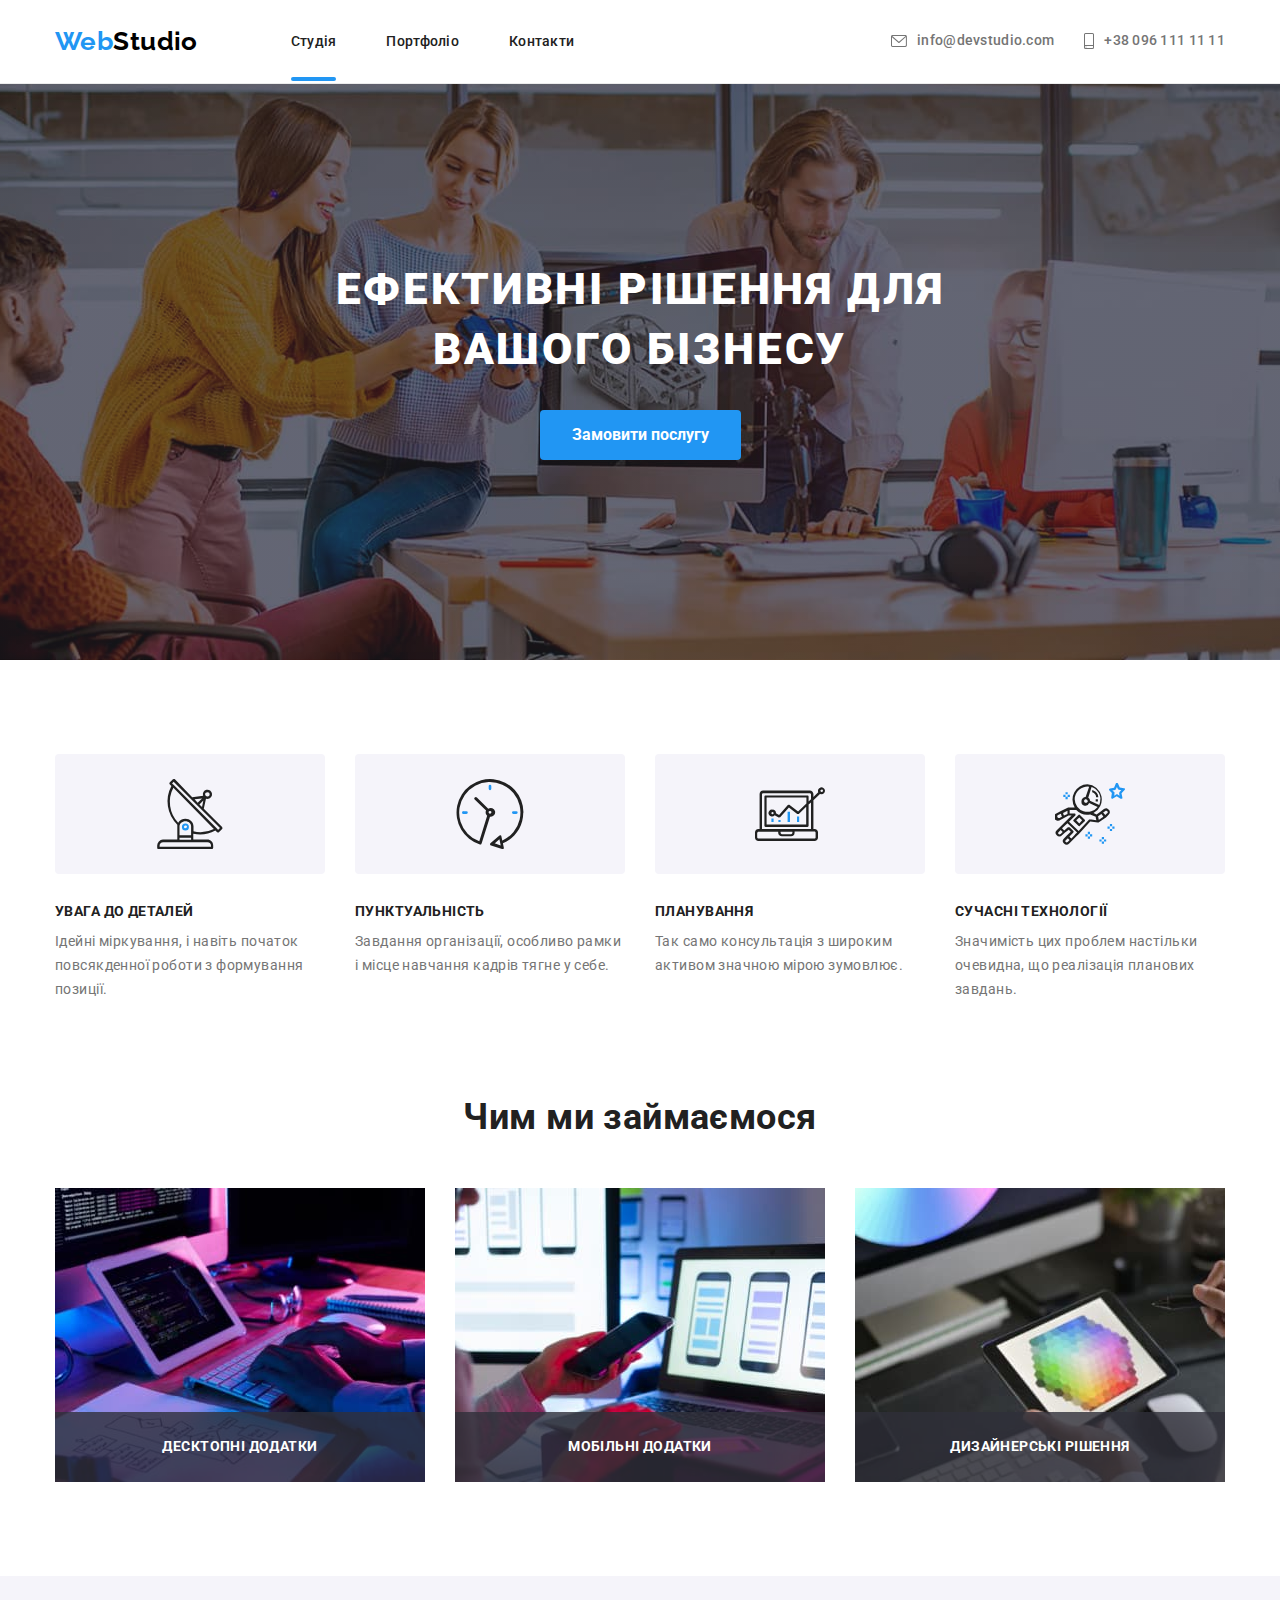
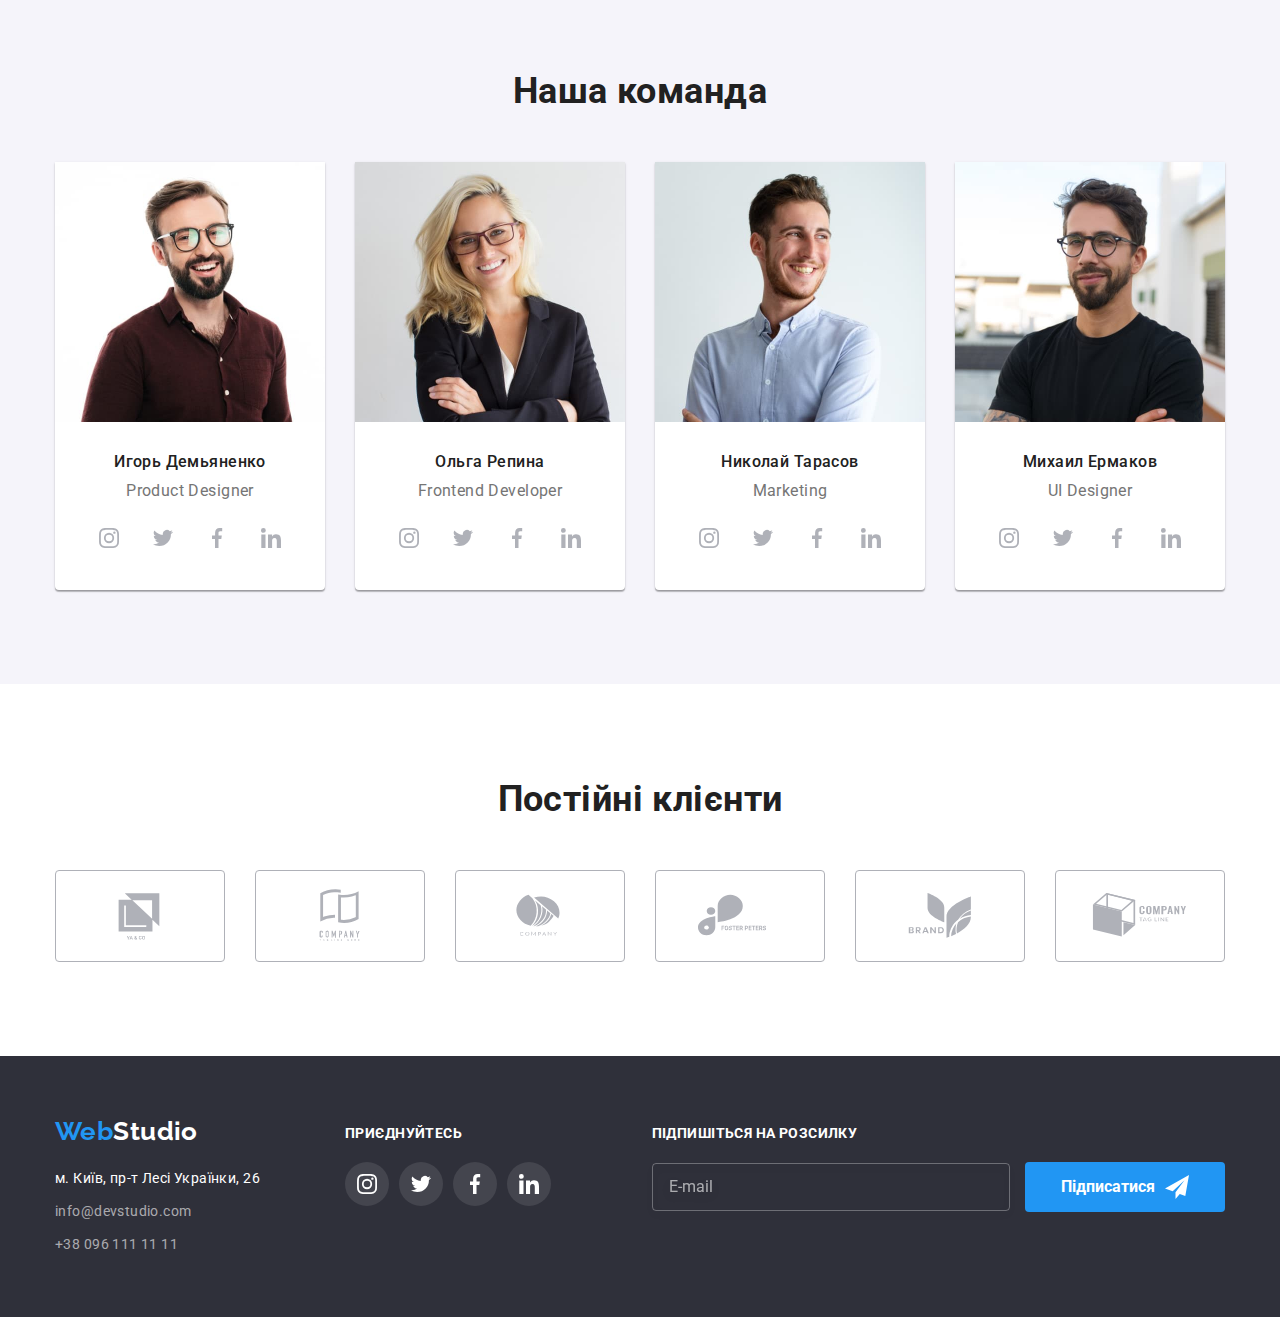
==== commit 7bab9704: "trying to mobile menu" ====
--- a/index.html
+++ b/index.html
@@ -82,36 +82,38 @@
             </ul>
             <!-- /for desktop-tablet -->
             <!-- for mobile -->
-            <ul class="contact-navigation-mobile">
-              <li class="contact-navigation-mobile__item">
-                <a
-                  class="contact-navigation-mobile__link main-navigation__link"
-                  href="tel:+380961111111"
-                >
-                  +38 096 111 11 11</a
-                >
-              </li>
-              <li class="contact-navigation-mobile__item">
-                <a
-                  class="contact-navigation-mobile__link main-navigation__link"
-                  href="mailto:info@devstudio.com"
-                >
-                  info@devstudio.com</a
-                >
-              </li>
-            </ul>
-            <ul class="mobile-menu-list">
-              <li class="mobile-menu-list__item">
-                Instagram<span class="mobile-menu-list__separator">|</span>
-              </li>
-              <li class="mobile-menu-list__item">
-                Twitter<span class="mobile-menu-list__separator">|</span>
-              </li>
-              <li class="mobile-menu-list__item">
-                Facebook<span class="mobile-menu-list__separator">|</span>
-              </li>
-              <li class="mobile-menu-list__item">LinkedIn</li>
-            </ul>
+            <div class="position-mobile">
+              <ul class="contact-navigation-mobile">
+                <li class="contact-navigation-mobile__item">
+                  <a
+                    class="contact-navigation-mobile__link main-navigation__link"
+                    href="tel:+380961111111"
+                  >
+                    +38 096 111 11 11</a
+                  >
+                </li>
+                <li class="contact-navigation-mobile__item">
+                  <a
+                    class="contact-navigation-mobile__link main-navigation__link"
+                    href="mailto:info@devstudio.com"
+                  >
+                    info@devstudio.com</a
+                  >
+                </li>
+              </ul>
+              <ul class="mobile-menu-list">
+                <li class="mobile-menu-list__item">
+                  Instagram<span class="mobile-menu-list__separator">|</span>
+                </li>
+                <li class="mobile-menu-list__item">
+                  Twitter<span class="mobile-menu-list__separator">|</span>
+                </li>
+                <li class="mobile-menu-list__item">
+                  Facebook<span class="mobile-menu-list__separator">|</span>
+                </li>
+                <li class="mobile-menu-list__item">LinkedIn</li>
+              </ul>
+            </div>
             <!-- /for mobile -->
           </div>
           <!-- </div> -->
@@ -134,7 +136,6 @@
         >
           Замовити послугу
         </button>
-        <a href="./main.html">TEST</a>
       </div>
     </section>
 
@@ -196,42 +197,45 @@
     </section>
 
     <!-- що ми робимо? -->
-    <section class="occupation container">
-      <h2 class="title">Чим ми займаємося</h2>
-      <ul class="occupation-list">
-        <li class="occupation-list__item">
-          <div class="occupation-list__thumb">
-            <img
-              src="./images/programming.jpg"
-              alt="Програмування"
-              class="occupation-list__image"
-            />
-            <!-- <img
-              srcset="./images/maket.jpg 320w, ./images/maket@2x.jpg 640w"
-              src="./images/maket.jpg"
-              alt="Создание макета"
-              sizes="(min-width: 1600px) 15vw, (min-width: 1200px) 25vw, (min-width: 768px) 50vw, 100vw"
-            /> -->
-            <span class="occupation-list__caption">Десктопні додатки</span>
-          </div>
-        </li>
-        <li class="occupation-list__item">
-          <div class="occupation-list__thumb">
-            <img src="./images/maket.jpg" alt="Створення макету" class="occupation-list__image" />
-            <span class="occupation-list__caption">Мобільні додатки</span>
-          </div>
-        </li>
-        <li class="occupation-list__item">
-          <div class="occupation-list__thumb">
-            <img
-              src="./images/colour-selection.jpg"
-              alt="Підбір кольорів"
-              class="occupation-list__image"
-            />
-            <span class="occupation-list__caption">Дизайнерські рішення</span>
-          </div>
-        </li>
-      </ul>
+    <section class="occupation">
+      <div class="container">
+        <h2 class="title">Чим ми займаємося</h2>
+        <ul class="occupation-list">
+          <li class="occupation-list__item">
+            <div class="occupation-list__thumb">
+              <img
+                class="occupation-list__image"
+                srcset="./images/programming.jpg 1x, ./images/programming@2x.jpg 2x"
+                src="./images/programming.jpg"
+                alt="Програмування"
+              />
+              <span class="occupation-list__caption">Десктопні додатки</span>
+            </div>
+          </li>
+          <li class="occupation-list__item">
+            <div class="occupation-list__thumb">
+              <img
+                class="occupation-list__image"
+                srcset="./images/maket.jpg 1x, ./images/maket@2x.jpg 2x"
+                src="./images/maket.jpg"
+                alt="Створення макету"
+              />
+              <span class="occupation-list__caption">Мобільні додатки</span>
+            </div>
+          </li>
+          <li class="occupation-list__item">
+            <div class="occupation-list__thumb">
+              <img
+                class="occupation-list__image"
+                srcset="./images/colour-selection.jpg 1x, ./images/colour-selection@2x.jpg 2x"
+                src="./images/colour-selection.jpg"
+                alt="Підбір кольорів"
+              />
+              <span class="occupation-list__caption">Дизайнерські рішення</span>
+            </div>
+          </li>
+        </ul>
+      </div>
     </section>
 
     <!-- секція команди -->
@@ -424,52 +428,54 @@
     </section>
 
     <!-- клієнти -->
-    <section class="clients container">
-      <h2 class="title">Постійні клієнти</h2>
-      <ul class="clients-list">
-        <li class="clients-list__item">
-          <a class="clients-list__link" href="#">
-            <svg class="clients-list__icon" width="106" height="60">
-              <use href="./images/icons1.svg#icon-company-1"></use>
-            </svg>
-          </a>
-        </li>
-        <li class="clients-list__item">
-          <a class="clients-list__link" href="#">
-            <svg class="clients-list__icon" width="106" height="60">
-              <use href="./images/icons1.svg#icon-company-2"></use>
-            </svg>
-          </a>
-        </li>
-        <li class="clients-list__item">
-          <a class="clients-list__link" href="#">
-            <svg class="clients-list__icon" width="106" height="60">
-              <use href="./images/icons1.svg#icon-company-3"></use>
-            </svg>
-          </a>
-        </li>
-        <li class="clients-list__item">
-          <a class="clients-list__link" href="#">
-            <svg class="clients-list__icon" width="106" height="60">
-              <use href="./images/icons1.svg#icon-company-4"></use>
-            </svg>
-          </a>
-        </li>
-        <li class="clients-list__item">
-          <a class="clients-list__link" href="#">
-            <svg class="clients-list__icon" width="106" height="60">
-              <use href="./images/icons1.svg#icon-company-5"></use>
-            </svg>
-          </a>
-        </li>
-        <li class="clients-list__item">
-          <a class="clients-list__link" href="#">
-            <svg class="clients-list__icon" width="106" height="60">
-              <use href="./images/icons1.svg#icon-company-6"></use>
-            </svg>
-          </a>
-        </li>
-      </ul>
+    <section class="clients">
+      <div class="container">
+        <h2 class="title">Постійні клієнти</h2>
+        <ul class="clients-list">
+          <li class="clients-list__item">
+            <a class="clients-list__link" href="#">
+              <svg class="clients-list__icon" width="106" height="60">
+                <use href="./images/icons1.svg#icon-company-1"></use>
+              </svg>
+            </a>
+          </li>
+          <li class="clients-list__item">
+            <a class="clients-list__link" href="#">
+              <svg class="clients-list__icon" width="106" height="60">
+                <use href="./images/icons1.svg#icon-company-2"></use>
+              </svg>
+            </a>
+          </li>
+          <li class="clients-list__item">
+            <a class="clients-list__link" href="#">
+              <svg class="clients-list__icon" width="106" height="60">
+                <use href="./images/icons1.svg#icon-company-3"></use>
+              </svg>
+            </a>
+          </li>
+          <li class="clients-list__item">
+            <a class="clients-list__link" href="#">
+              <svg class="clients-list__icon" width="106" height="60">
+                <use href="./images/icons1.svg#icon-company-4"></use>
+              </svg>
+            </a>
+          </li>
+          <li class="clients-list__item">
+            <a class="clients-list__link" href="#">
+              <svg class="clients-list__icon" width="106" height="60">
+                <use href="./images/icons1.svg#icon-company-5"></use>
+              </svg>
+            </a>
+          </li>
+          <li class="clients-list__item">
+            <a class="clients-list__link" href="#">
+              <svg class="clients-list__icon" width="106" height="60">
+                <use href="./images/icons1.svg#icon-company-6"></use>
+              </svg>
+            </a>
+          </li>
+        </ul>
+      </div>
     </section>
 
     <!-- футер -->
--- a/css/main.min.css
+++ b/css/main.min.css
@@ -1 +1 @@
-/*! modern-normalize v1.1.0 | MIT License | https://github.com/sindresorhus/modern-normalize */*,::before,::after{box-sizing:border-box}html{line-height:1.15;-webkit-text-size-adjust:100%;-moz-tab-size:4;-o-tab-size:4;tab-size:4}body{margin:0;font-family:system-ui,-apple-system,"Segoe UI",Roboto,Helvetica,Arial,sans-serif,"Apple Color Emoji","Segoe UI Emoji"}hr{height:0;color:inherit}abbr[title]{-webkit-text-decoration:underline dotted;text-decoration:underline dotted}b,strong{font-weight:bolder}code,kbd,samp,pre{font-family:ui-monospace,SFMono-Regular,Consolas,"Liberation Mono",Menlo,monospace;font-size:1em}small{font-size:80%}sub,sup{font-size:75%;line-height:0;position:relative;vertical-align:baseline}sub{bottom:-0.25em}sup{top:-0.5em}table{text-indent:0;border-color:inherit}button,input,optgroup,select,textarea{font-family:inherit;font-size:100%;line-height:1.15;margin:0}button,select{text-transform:none}button,[type=button],[type=reset],[type=submit]{-webkit-appearance:button}::-moz-focus-inner{border-style:none;padding:0}:-moz-focusring{outline:1px dotted ButtonText}:-moz-ui-invalid{box-shadow:none}legend{padding:0}progress{vertical-align:baseline}::-webkit-inner-spin-button,::-webkit-outer-spin-button{height:auto}[type=search]{-webkit-appearance:textfield;outline-offset:-2px}::-webkit-search-decoration{-webkit-appearance:none}::-webkit-file-upload-button{-webkit-appearance:button;font:inherit}summary{display:list-item}body{background-color:#fff;color:#757575;font-family:"Roboto",sans-serif;font-size:14px;letter-spacing:.03em}body .modal-open{overflow:hidden}p,a,ul,h1,h2,h3{margin:0;padding:0}a{text-decoration:none}ul{list-style:none}button{display:inline-block;cursor:pointer}img{display:block;max-width:100%;height:auto}address{font-style:normal}input,textarea{color:inherit;border:1px solid rgba(33,33,33,.2);border-radius:4px;transition:border 250ms cubic-bezier(0.4, 0, 0.2, 1)}input:focus,textarea:focus{outline:none;border:1px solid #2196f3;border-radius:4px}textarea{resize:none}.container{margin-left:auto;margin-right:auto;padding:0 15px}@media screen and (min-width: 480px){.container{width:480px}}@media screen and (min-width: 768px){.container{width:768px}}@media screen and (min-width: 1200px){.container{width:1200px}}.visually-hidden{position:absolute;width:1px;height:1px;margin:-1px;border:0;padding:0;white-space:nowrap;-webkit-clip-path:inset(100%);clip-path:inset(100%);clip:rect(0 0 0 0);overflow:hidden}.title{margin-bottom:30px;color:#212121;font-weight:700;font-size:28px;line-height:1.18;text-align:center}@media screen and (min-width: 1200px){.title{margin-bottom:50px;font-size:36px;line-height:1.17}}.button{padding:6px 22px;min-width:73px;cursor:pointer;color:#000;background-color:#f5f4fa;font-weight:500;font-size:16px;line-height:1.62;text-align:center;border-radius:4px;border:none;transition:background-color 250ms cubic-bezier(0.4, 0, 0.2, 1),box-shadow 250ms cubic-bezier(0.4, 0, 0.2, 1)}.button:hover,.button:focus{background-color:#2196f3;color:#fff;box-shadow:0px 1px 3px rgba(0,0,0,.12),0px 1px 1px rgba(0,0,0,.14),0px 2px 1px rgba(0,0,0,.2)}.button--primary{padding:10px 32px;min-width:200px;min-height:50px;background-color:#2196f3;color:#fff;font-weight:700;font-size:16px;line-height:1.88;transition:background-color 250ms cubic-bezier(0.4, 0, 0.2, 1),color 250ms cubic-bezier(0.4, 0, 0.2, 1)}.button--primary:hover{background-color:#188ce8}.button--footer{display:inline-flex;justify-content:center;align-items:center}.button--footer__icon{margin-left:10px;fill:#fff}.logo{display:inline-block;padding-top:16px;padding-bottom:16px;font-family:"Raleway",sans-serif;font-weight:700;font-size:24px;line-height:1.17}.logo--is-hide{display:none}@media screen and (min-width: 768px){.logo{padding-top:26px;padding-bottom:26px}}@media screen and (min-width: 1200px){.logo{font-size:26px;line-height:1.19}}.logo__item{color:#2196f3}.logo__item--common{color:#000}.logo__item--footer{color:#fff}.logo>.logo__item{transition:color 250ms cubic-bezier(0.4, 0, 0.2, 1)}.logo:hover>.logo__item{color:rgba(33,150,243,.6)}.logo--footer{padding:0;margin-bottom:20px}body{margin-top:60px}body.menu-container--is-open{overflow:hidden}.header{position:fixed;top:0;left:0;width:100%;z-index:5;display:block;border-bottom:1px solid #ececec;background-color:#fff}@media screen and (min-width: 768px){.header{display:flex}}.header__button{fill:#000}@media screen and (max-width: 767px){.header__button{display:inline-flex;justify-self:flex-end;padding:0;margin-left:auto;border:none;background-color:rgba(0,0,0,0)}.header__button--close{display:block;margin-top:10px;margin-right:15px}}@media screen and (min-width: 768px){.header__button{display:none}}.header__button:hover,.header__button:focus{fill:#2196f3}.header__icon--close{display:none}.header__button--is-open .header__icon--close{display:block}.header__button--is-open .header__icon--menu{display:none}.menu-container{display:none}@media screen and (max-width: 767px){.menu-container{position:absolute;top:0;left:0;z-index:3;overflow-y:scroll;margin-top:60px;padding-left:40px;width:100%;min-height:1000vh;background-color:#fff}.menu-container--is-open{display:block}}@media screen and (min-width: 768px){.menu-container{display:flex;width:100%}}.main-navigation{display:flex;align-items:center;min-height:60px}@media screen and (max-width: 767px){.main-navigation{justify-content:space-between}.main-navigation__link{font-weight:500;font-size:40px;line-height:1.18;letter-spacing:.02em;color:#000}}@media screen and (min-width: 768px){.main-navigation{min-height:80px}.main-navigation__link{padding:32px 0;font-weight:500;font-size:14px;line-height:1.14;letter-spacing:.02em;color:#212121;transition:color 250ms cubic-bezier(0.4, 0, 0.2, 1)}.main-navigation__link:hover,.main-navigation__link:focus{color:#2196f3}}@media screen and (min-width: 1200px){.main-navigation{min-height:60px}}@media screen and (max-width: 767px){.site-navigation__link--active{color:#2196f3}.site-navigation__item:not(:last-child){margin-bottom:32px}.site-navigation__item:last-child{margin-bottom:clamp(50px,20%,302px)}}@media screen and (min-width: 768px){.site-navigation{display:flex;align-items:center;margin-left:88px}.site-navigation__item:not(:last-child){margin-right:50px}.site-navigation__link{position:relative}.site-navigation__link--active::after{content:"";position:absolute;left:0;bottom:0;display:block;width:100%;height:4px;background-color:#2196f3;border-radius:2px}}@media screen and (min-width: 1200px){.site-navigation{margin-left:93px}}@media screen and (max-width: 767px){.contact-navigation-mobile__link{font-size:34px;color:#2196f3;margin-bottom:32px}.contact-navigation-mobile__item:not(:last-child){margin-bottom:32px}.contact-navigation-mobile__item:last-child{margin-bottom:64px}.contact-navigation-mobile__item:last-child .contact-navigation-mobile__link{font-size:24px;line-height:1.17;color:#757575}}@media screen and (min-width: 768px){.contact-navigation-mobile{display:none}}.mobile-menu-list{display:none}@media screen and (max-width: 767px){.mobile-menu-list{display:flex;margin-bottom:48px}.mobile-menu-list__item{font-weight:500;font-size:18px;line-height:1.22;letter-spacing:.02em;color:#2196f3}.mobile-menu-list__item:not(:last-child){margin-right:10px}.mobile-menu-list__separator{display:inline-block;color:rgba(33,33,33,.2);margin-left:10px}}.contact-navigation{display:none}@media screen and (min-width: 768px)and (max-width: 1199px){.contact-navigation{flex-direction:column;align-items:flex-start}.contact-navigation__item:not(:last-child){margin-bottom:10px}}@media screen and (min-width: 768px){.contact-navigation{display:flex;margin-left:auto}.contact-navigation__item{fill:#757575}.contact-navigation__link{display:flex;align-items:center;justify-content:center;padding:0;color:#757575}.contact-navigation__icon{margin-right:10px;fill:currentColor}}@media screen and (min-width: 1200px){.contact-navigation{display:flex;align-items:center}.contact-navigation__item:not(:last-child){margin-right:30px}}.hero{padding:118px 0;margin-right:auto;margin-left:auto;text-align:center;background-color:#c4c4c4;background-image:linear-gradient(rgba(47, 48, 58, 0.4), rgba(47, 48, 58, 0.4)),url(../images/bgi-mobile.jpg);background-repeat:no-repeat;background-position:center;background-size:cover}@media screen and (min-width: 1200px){.hero{padding:200px 0}}@media(min-device-pixel-ratio: 2),(-webkit-min-device-pixel-ratio: 2),(min-resolution: 192dpi),(min-resolution: 2dppx){.hero{background-image:linear-gradient(rgba(47, 48, 58, 0.4), rgba(47, 48, 58, 0.4)),url(../images/bgi-mobile@x2.jpg)}}@media screen and (min-width: 768px){.hero{background-image:linear-gradient(rgba(47, 48, 58, 0.4), rgba(47, 48, 58, 0.4)),url(../images/bgi-tablet.jpg)}}@media screen and (min-width: 768px)and (min-device-pixel-ratio: 2),screen and (min-width: 768px)and (-webkit-min-device-pixel-ratio: 2),screen and (min-width: 768px)and (min-resolution: 192dpi),screen and (min-width: 768px)and (min-resolution: 2dppx){.hero{background-image:linear-gradient(rgba(47, 48, 58, 0.4), rgba(47, 48, 58, 0.4)),url(../images/bgi-tablet@x2.jpg)}}@media screen and (min-width: 1200px){.hero{background-image:linear-gradient(rgba(47, 48, 58, 0.4), rgba(47, 48, 58, 0.4)),url(../images/bgi.jpg)}}@media screen and (min-width: 1200px)and (min-device-pixel-ratio: 2),screen and (min-width: 1200px)and (-webkit-min-device-pixel-ratio: 2),screen and (min-width: 1200px)and (min-resolution: 192dpi),screen and (min-width: 1200px)and (min-resolution: 2dppx){.hero{background-image:linear-gradient(rgba(47, 48, 58, 0.4), rgba(47, 48, 58, 0.4)),url(../images/bgi@x2.jpg)}}.hero__title{margin-bottom:30px;color:#fff;font-weight:900;font-size:26px;line-height:1.62;letter-spacing:.06em;text-transform:uppercase}@media screen and (min-width: 1200px){.hero__title{font-size:44px;line-height:1.36}}.features{padding-top:60px;padding-bottom:60px}@media screen and (min-width: 1200px){.features{padding-top:94px;padding-bottom:94px}}@media screen and (min-width: 768px){.features-list{display:flex;flex-wrap:wrap}}.features-list__item{max-width:450px}@media screen and (min-width: 768px){.features-list__item{width:calc((100% - 30px)/2)}}@media screen and (min-width: 1200px){.features-list__item{width:calc((100% - 90px)/4)}.features-list__item:not(:last-child){margin-right:30px}}@media screen and (min-width: 480px)and (max-width: 767px){.features-list__item:not(:last-child){margin-bottom:30px}}@media screen and (min-width: 768px)and (max-width: 1199px){.features-list__item:not(:nth-last-child(-n+2)){margin-bottom:30px}.features-list__item:nth-child(odd){margin-right:30px}}.features-list__title{margin-bottom:10px;color:#212121;font-weight:700;font-size:14px;line-height:1.14;text-transform:uppercase}.features-list__caption{margin-top:0;margin-bottom:0px;font-size:14px;line-height:1.71}.features-list__container{display:flex;justify-content:center;align-items:center;margin-bottom:30px;min-height:120px;background-color:#f5f4fa;border-radius:4px}.occupation{padding-bottom:94px}@media screen and (max-width: 1199px){.occupation{display:none}}.occupation-list{display:flex}.occupation-list__thumb{position:relative}.occupation-list__caption{position:absolute;right:0;left:0;bottom:0;display:flex;justify-content:center;align-items:center;margin:0;height:70px;background:rgba(47,48,58,.8);color:#fff;font-weight:700;line-height:1.14;text-align:center;text-transform:uppercase}.occupation-list__item:not(:last-child){margin-right:30px}.social-list{display:flex;justify-content:center}.social-list__item:not(:last-child){margin-right:10px}.social-list__link{display:flex;align-items:center;justify-content:center;width:44px;height:44px;padding:0;border:none;border-radius:50%;fill:#afb1b8;transition:background-color 250ms cubic-bezier(0.4, 0, 0.2, 1)}.social-list__link:hover,.social-list__linl:focus{fill:#fff;background-color:#2196f3}.social-list__item--footer{border-radius:50%;background-color:rgba(255,255,255,.1)}.social-list__item--footer .social-list__link{fill:#fff}.social-list__item--footer .social-list__link:hover,.social-list__item--footer .social-list__linl:focus{background-color:#2196f3}.team{padding-top:60px;padding-bottom:60px;background-color:#f5f4fa}@media screen and (min-width: 1200px){.team{padding-top:94px;padding-bottom:94px}}@media screen and (min-width: 768px){.team-list{display:flex;justify-content:center;flex-wrap:wrap}}.team-list__item{max-width:450px;text-align:center;background-color:#fff;box-shadow:0px 1px 3px rgba(0,0,0,.12),0px 1px 1px rgba(0,0,0,.14),0px 2px 1px rgba(0,0,0,.2);border-radius:0px 0px 4px 4px}@media screen and (min-width: 768px){.team-list__item{width:calc((100% - 30px)/2)}}@media screen and (min-width: 1200px){.team-list__item{width:calc((100% - 90px)/4)}.team-list__item:not(:last-child){margin-right:30px}}@media screen and (min-width: 480px)and (max-width: 767px){.team-list__item:not(:last-child){margin-bottom:30px}}@media screen and (min-width: 768px)and (max-width: 1199px){.team-list__item:not(:nth-last-child(-n+2)){margin-bottom:30px}.team-list__item:nth-child(odd){margin-right:30px}.team-list__item:last-child{margin-right:auto}}.team-list__title{margin-bottom:10px;color:#212121;font-weight:500;font-size:16px;line-height:1.19}.team-list__caption{display:inline-block;margin-bottom:16px;font-size:16px;line-height:1.19}.team-list__holder{text-align:center;padding-top:30px;padding-bottom:24px}@media screen and (min-width: 1200px){.team-list__holder{padding-top:30px;padding-bottom:30px}}.clients{padding-top:60px;padding-bottom:60px}@media screen and (min-width: 1200px){.clients{padding-top:94px;padding-bottom:94px}}.clients-list{display:flex;flex-wrap:wrap}.clients-list__item{min-height:92px;width:calc((100% - 30px)/2);border:1px solid #afb1b8;border-radius:4px}@media screen and (min-width: 768px){.clients-list__item{width:calc((100% - 60px)/3)}}@media screen and (min-width: 1200px){.clients-list__item{width:calc((100% - 150px)/6)}.clients-list__item:not(:last-child){margin-right:30px}}@media screen and (max-width: 767px){.clients-list__item:not(:nth-last-child(-n+2)){margin-bottom:30px}.clients-list__item:nth-last-child(even){margin-right:30px}}@media screen and (min-width: 768px)and (max-width: 1199px){.clients-list__item:not(:nth-last-child(-n+3)){margin-bottom:30px}.clients-list__item:not(:nth-child(3n)){margin-right:30px}}.clients-list__link{display:flex;justify-content:center;align-items:center;width:100%;height:100%;fill:#afb1b8;transition:border-color 250ms cubic-bezier(0.4, 0, 0.2, 1),fill 250ms cubic-bezier(0.4, 0, 0.2, 1)}.clients-list__item:hover,.clients-list__item:focus,.clients-list__item:hover .clients-list__icon,.clients-list__item:focus .clients-list__icon{outline:none;fill:#2196f3;border-color:#2196f3}.footer{padding-top:60px;padding-bottom:60px;background-color:#2f303a}.footer__title{display:block;margin-bottom:20px;color:#fff;text-transform:uppercase;font-weight:700;font-size:14px;line-height:1.14}@media screen and (min-width: 768px){.container--footer{display:flex;flex-wrap:wrap;justify-content:space-around}}@media screen and (max-width: 1199px){.container--footer{text-align:center}}@media screen and (max-width: 1199px){.address,.join{margin-bottom:60px}}.address{font-size:14px;line-height:1.71}@media screen and (min-width: 1200px){.address{margin-right:85px}}.address__text{margin-bottom:8px;color:#fff}@media screen and (min-width: 1200px){.address__text{margin-bottom:9px}}.address__link{display:block;color:rgba(255,255,255,.6);transition:color 250ms cubic-bezier(0.4, 0, 0.2, 1)}.address__link:not(:last-child){margin-bottom:8px}@media screen and (min-width: 1200px){.address__link:not(:last-child){margin-bottom:9px}}.address__link:hover,.address__link:focus{color:rgba(33,150,243,.6)}@media screen and (min-width: 768px){.join{padding-top:10px}}@media screen and (max-width: 479px){.mailing{max-width:450px}}@media screen and (min-width: 480px)and (max-width: 1199px){.mailing{min-width:450px}}@media screen and (min-width: 1200px){.mailing{margin-left:auto;padding-top:10px;min-width:570px}}.mailing__input{padding:15px 0 15px 16px;min-width:100%;color:#fff;background-color:inherit;border:1px solid rgba(255,255,255,.3);filter:drop-shadow(0px 4px 4px rgba(0, 0, 0, 0.15));border-radius:4px;transition:border 250ms cubic-bezier(0.4, 0, 0.2, 1)}@media screen and (max-width: 1199px){.mailing__input{margin-bottom:20px}}@media screen and (min-width: 1200px){.mailing__input{margin-right:12px;min-width:358px}}.mailing__input::-moz-placeholder{font-weight:400;font-size:16px;line-height:1.25;color:rgba(255,255,255,.6)}.mailing__input:-ms-input-placeholder{font-weight:400;font-size:16px;line-height:1.25;color:rgba(255,255,255,.6)}.mailing__input::placeholder{font-weight:400;font-size:16px;line-height:1.25;color:rgba(255,255,255,.6)}.portfolio{padding-top:60px;padding-bottom:60px}@media screen and (min-width: 1200px){.portfolio{padding-top:94px;padding-bottom:94px}}.filter-list{display:flex}@media screen and (max-width: 767px){.filter-list{flex-wrap:wrap;margin-bottom:40px}.filter-list__item:not(:nth-last-child(-n+2)){margin-bottom:15px}}@media screen and (min-width: 768px){.filter-list{justify-content:center;margin-bottom:30px}}@media screen and (min-width: 1200px){.filter-list{margin-bottom:50px}}.filter-list__item:not(:last-child){margin-right:8px}@media screen and (min-width: 768px){.portfolio-list{display:flex;justify-content:center;flex-wrap:wrap}}.portfolio-list__item{max-width:450px;border:1px solid #eee;transition:box-shadow 250ms cubic-bezier(0.4, 0, 0.2, 1)}@media screen and (min-width: 768px){.portfolio-list__item{width:calc((100% - 30px)/2)}}@media screen and (min-width: 1200px){.portfolio-list__item{width:calc((100% - 60px)/3)}.portfolio-list__item:not(:nth-child(3n)){margin-right:30px}.portfolio-list__item:not(:nth-last-child(-n+3)){margin-bottom:30px}}@media screen and (min-width: 480px)and (max-width: 767px){.portfolio-list__item:not(:last-child){margin-bottom:30px}}@media screen and (min-width: 768px)and (max-width: 1199px){.portfolio-list__item:not(:nth-last-child(1)){margin-bottom:30px}.portfolio-list__item:nth-child(odd){margin-right:30px}.portfolio-list__item:last-child{margin-right:auto}}.portfolio-list__item:hover,.portfolio-list__item:focus{box-shadow:0px 1px 3px rgba(0,0,0,.12),0px 1px 1px rgba(0,0,0,.14),0px 2px 1px rgba(0,0,0,.2)}.portfolio-list__caption{padding:20px 24px}.portfolio-list__title{margin-bottom:4px;color:#212121;font-size:18px;line-height:2;letter-spacing:.06em}.portfolio-list__theme{color:#757575;font-size:16px;line-height:1.88;letter-spacing:.03em}.portfolio-list__link{position:relative}.portfolio-list__thumb{position:relative;overflow:hidden}.portfolio-list__overlay{position:absolute;top:0;left:0;width:100%;height:100%;background-color:rgba(33,150,243,.9);transform:translateY(100%);transition:transform 250ms cubic-bezier(0.4, 0, 0.2, 1)}.portfolio-list__link:hover .portfolio-list__overlay,.portfolio-list__link:focus .portfolio-list__overlay{transform:translateY(0)}.portfolio-list__text{position:absolute;top:50%;left:50%;display:flex;justify-content:center;align-items:center;width:322px;height:100%;font-size:18px;line-height:1.56;color:#fff;transform:translate(-50%, -50%)}.backdrop{position:fixed;top:0;left:0;width:100%;height:100%;background-color:rgba(0,0,0,.2);z-index:5;opacity:1;transition:opacity 250ms cubic-bezier(0.4, 0, 0.2, 1)}.backdrop--is-hidden{opacity:0;pointer-events:none}.modal{position:absolute;top:50%;left:50%;transform:translate(-50%, -50%);padding-bottom:40px;max-height:609px;max-width:450px;height:100%;width:100%;overflow-y:auto;opacity:1;background-color:#fff;box-shadow:0px 1px 3px rgba(0,0,0,.12),0px 1px 1px rgba(0,0,0,.14),0px 2px 1px rgba(0,0,0,.2);border-radius:4px}@media screen and (min-width: 1200px){.modal{max-height:581px;max-width:528px}}.modal__conteiner{display:flex;justify-content:flex-end}.modal__button{display:flex;align-items:center;width:30px;height:30px;margin:8px;background-color:#fff;border:1px solid rgba(0,0,0,.1);border-radius:50%}.modal__button :hover,.modal__button :focus{fill:#2196f3}.form{display:flex;flex-direction:column;margin:0 40px}.form__title{margin-bottom:12px;font-weight:700;font-size:20px;line-height:1.15;text-align:center;color:#212121}.form__item{position:relative;display:flex;flex-direction:column}.form__item:not(:nth-last-child(-n+3)){margin-bottom:10px}.form__item:nth-last-child(3){margin-bottom:20px}.form__item:nth-last-child(2){margin-bottom:30px}.form__item:nth-last-child(1){margin:0 auto}.form__input{padding:12px 12px 12px 42px;width:100%;height:40px}.form__container{position:relative}.form__icon{position:absolute;left:12px;top:0;transform:translateY(60%);transition:fill 250ms cubic-bezier(0.4, 0, 0.2, 1)}.form__input:focus+.form__icon{fill:#2196f3}.form__label{margin-bottom:4px;font-size:12px;line-height:1.17;letter-spacing:.01em}.form__textarea{min-height:120px;padding:12px 16px}.form__textarea::-moz-placeholder{font-size:14px;line-height:1.14;color:rgba(117,117,117,.5)}.form__textarea:-ms-input-placeholder{font-size:14px;line-height:1.14;color:rgba(117,117,117,.5)}.form__textarea::placeholder{font-size:14px;line-height:1.14;color:rgba(117,117,117,.5)}.form__item--checkbox{display:flex;flex-direction:row;justify-content:center;align-items:center}.form__label--checkbox{display:inline-block;margin-left:8px;margin-bottom:0;letter-spacing:.03em}@media screen and (min-width: 1200px){.form__label--checkbox{font-size:14px;line-height:1.71}}.form__link{-webkit-text-decoration-line:underline;text-decoration-line:underline;color:#2196f3}.form__checkbox{-webkit-appearance:none;-moz-appearance:none;appearance:none;position:absolute}.form__icon--checkbox{display:inline-block;width:16px;height:15px;background-color:inherit;border:2px solid #212121;border-radius:2px;transition:border-color 250ms cubic-bezier(0.4, 0, 0.2, 1),background-color 250ms cubic-bezier(0.4, 0, 0.2, 1)}.form__checkbox:checked+.form__icon--checkbox{background-color:#2196f3;background-image:url(../images/icon-check.svg);background-size:contain;background-origin:border-box;border-color:rgba(0,0,0,0)}/*# sourceMappingURL=main.min.css.map */+/*! modern-normalize v1.1.0 | MIT License | https://github.com/sindresorhus/modern-normalize */*,::before,::after{box-sizing:border-box}html{line-height:1.15;-webkit-text-size-adjust:100%;-moz-tab-size:4;-o-tab-size:4;tab-size:4}body{margin:0;font-family:system-ui,-apple-system,"Segoe UI",Roboto,Helvetica,Arial,sans-serif,"Apple Color Emoji","Segoe UI Emoji"}hr{height:0;color:inherit}abbr[title]{-webkit-text-decoration:underline dotted;text-decoration:underline dotted}b,strong{font-weight:bolder}code,kbd,samp,pre{font-family:ui-monospace,SFMono-Regular,Consolas,"Liberation Mono",Menlo,monospace;font-size:1em}small{font-size:80%}sub,sup{font-size:75%;line-height:0;position:relative;vertical-align:baseline}sub{bottom:-0.25em}sup{top:-0.5em}table{text-indent:0;border-color:inherit}button,input,optgroup,select,textarea{font-family:inherit;font-size:100%;line-height:1.15;margin:0}button,select{text-transform:none}button,[type=button],[type=reset],[type=submit]{-webkit-appearance:button}::-moz-focus-inner{border-style:none;padding:0}:-moz-focusring{outline:1px dotted ButtonText}:-moz-ui-invalid{box-shadow:none}legend{padding:0}progress{vertical-align:baseline}::-webkit-inner-spin-button,::-webkit-outer-spin-button{height:auto}[type=search]{-webkit-appearance:textfield;outline-offset:-2px}::-webkit-search-decoration{-webkit-appearance:none}::-webkit-file-upload-button{-webkit-appearance:button;font:inherit}summary{display:list-item}body{background-color:#fff;color:#757575;font-family:"Roboto",sans-serif;font-size:14px;letter-spacing:.03em}body .modal-open{overflow:hidden}p,a,ul,h1,h2,h3{margin:0;padding:0}a{text-decoration:none}ul{list-style:none}button{display:inline-block;cursor:pointer}img{display:block;max-width:100%;height:auto}address{font-style:normal}input,textarea{color:inherit;border:1px solid rgba(33,33,33,.2);border-radius:4px;transition:border 250ms cubic-bezier(0.4, 0, 0.2, 1)}input:focus,textarea:focus{outline:none;border:1px solid #2196f3;border-radius:4px}textarea{resize:none}.container{margin-left:auto;margin-right:auto;padding:0 15px}@media screen and (min-width: 480px){.container{width:480px}}@media screen and (min-width: 768px){.container{width:768px}}@media screen and (min-width: 1200px){.container{width:1200px}}.visually-hidden{position:absolute;width:1px;height:1px;margin:-1px;border:0;padding:0;white-space:nowrap;-webkit-clip-path:inset(100%);clip-path:inset(100%);clip:rect(0 0 0 0);overflow:hidden}.title{margin-bottom:30px;color:#212121;font-weight:700;font-size:28px;line-height:1.18;text-align:center}@media screen and (min-width: 1200px){.title{margin-bottom:50px;font-size:36px;line-height:1.17}}.button{padding:6px 22px;min-width:73px;cursor:pointer;color:#000;background-color:#f5f4fa;font-weight:500;font-size:16px;line-height:1.62;text-align:center;border-radius:4px;border:none;transition:background-color 250ms cubic-bezier(0.4, 0, 0.2, 1),box-shadow 250ms cubic-bezier(0.4, 0, 0.2, 1)}.button:hover,.button:focus{background-color:#2196f3;color:#fff;box-shadow:0px 1px 3px rgba(0,0,0,.12),0px 1px 1px rgba(0,0,0,.14),0px 2px 1px rgba(0,0,0,.2)}.button--primary{padding:10px 32px;min-width:200px;min-height:50px;background-color:#2196f3;color:#fff;font-weight:700;font-size:16px;line-height:1.88;transition:background-color 250ms cubic-bezier(0.4, 0, 0.2, 1),color 250ms cubic-bezier(0.4, 0, 0.2, 1)}.button--primary:hover{background-color:#188ce8}.button--footer{display:inline-flex;justify-content:center;align-items:center}.button--footer__icon{margin-left:10px;fill:#fff}.logo{display:inline-block;padding-top:16px;padding-bottom:16px;font-family:"Raleway",sans-serif;font-weight:700;font-size:24px;line-height:1.17}.logo--is-hide{display:none}@media screen and (min-width: 768px){.logo{padding-top:26px;padding-bottom:26px}}@media screen and (min-width: 1200px){.logo{font-size:26px;line-height:1.19}}.logo__item{color:#2196f3}.logo__item--common{color:#000}.logo__item--footer{color:#fff}.logo>.logo__item{transition:color 250ms cubic-bezier(0.4, 0, 0.2, 1)}.logo:hover>.logo__item{color:rgba(33,150,243,.6)}.logo--footer{padding:0;margin-bottom:20px}body{margin-top:60px}body.menu-container--is-open{overflow:hidden}.header{position:fixed;top:0;left:0;width:100%;z-index:5;display:block;border-bottom:1px solid #ececec;background-color:#fff}@media screen and (min-width: 768px){.header{display:flex}}.header__button{fill:#000}@media screen and (max-width: 767px){.header__button{display:inline-flex;justify-self:flex-end;padding:0;margin-left:auto;border:none;background-color:rgba(0,0,0,0)}.header__button--close{display:block;margin-top:10px;margin-right:15px}}@media screen and (min-width: 768px){.header__button{display:none}}.header__button:hover,.header__button:focus{fill:#2196f3}.header__icon--close{display:none}.header__button--is-open .header__icon--close{display:block}.header__button--is-open .header__icon--menu{display:none}.menu-container{display:none}@media screen and (max-width: 767px){.menu-container{position:absolute;top:0;left:0;z-index:3;overflow-y:scroll;margin-top:60px;padding-left:40px;width:100%;min-height:1000vh;background-color:#fff}.menu-container--is-open{display:block}}@media screen and (min-width: 768px){.menu-container{display:flex;width:100%}}.main-navigation{display:flex;align-items:center;min-height:60px}@media screen and (max-width: 767px){.main-navigation{justify-content:space-between}.main-navigation__link{font-weight:500;font-size:40px;line-height:1.18;letter-spacing:.02em;color:#000}}@media screen and (min-width: 768px){.main-navigation{min-height:80px}.main-navigation__link{padding:32px 0;font-weight:500;font-size:14px;line-height:1.14;letter-spacing:.02em;color:#212121;transition:color 250ms cubic-bezier(0.4, 0, 0.2, 1)}.main-navigation__link:hover,.main-navigation__link:focus{color:#2196f3}}@media screen and (min-width: 1200px){.main-navigation{min-height:60px}}@media screen and (max-width: 767px){.site-navigation__link--active{color:#2196f3}.site-navigation__item:not(:last-child){margin-bottom:32px}.site-navigation__item:last-child{margin-bottom:clamp(50px,20%,302px)}}@media screen and (min-width: 768px){.site-navigation{display:flex;align-items:center;margin-left:88px}.site-navigation__item:not(:last-child){margin-right:50px}.site-navigation__link{position:relative}.site-navigation__link--active::after{content:"";position:absolute;left:0;bottom:0;display:block;width:100%;height:4px;background-color:#2196f3;border-radius:2px}}@media screen and (min-width: 1200px){.site-navigation{margin-left:93px}}@media screen and (max-width: 767px){.contact-navigation-mobile__link{font-size:34px;color:#2196f3;margin-bottom:32px}.contact-navigation-mobile__item:not(:last-child){margin-bottom:32px}.contact-navigation-mobile__item:last-child{margin-bottom:64px}.contact-navigation-mobile__item:last-child .contact-navigation-mobile__link{font-size:24px;line-height:1.17;color:#757575}}@media screen and (min-width: 768px){.contact-navigation-mobile{display:none}}.mobile-menu-list{display:none}@media screen and (max-width: 767px){.mobile-menu-list{display:flex;margin-bottom:48px}.mobile-menu-list__item{font-weight:500;font-size:18px;line-height:1.22;letter-spacing:.02em;color:#2196f3}.mobile-menu-list__item:not(:last-child){margin-right:10px}.mobile-menu-list__separator{display:inline-block;color:rgba(33,33,33,.2);margin-left:10px}}.contact-navigation{display:none}@media screen and (min-width: 768px)and (max-width: 1199px){.contact-navigation{flex-direction:column;align-items:flex-start}.contact-navigation__item:not(:last-child){margin-bottom:10px}}@media screen and (min-width: 768px){.contact-navigation{display:flex;margin-left:auto}.contact-navigation__item{fill:#757575}.contact-navigation__link{display:flex;align-items:center;justify-content:center;padding:0;color:#757575}.contact-navigation__icon{margin-right:10px;fill:currentColor}}@media screen and (min-width: 1200px){.contact-navigation{display:flex;align-items:center}.contact-navigation__item:not(:last-child){margin-right:30px}}.hero{padding:118px 0;margin-right:auto;margin-left:auto;text-align:center;background-color:#c4c4c4;background-image:linear-gradient(rgba(47, 48, 58, 0.4), rgba(47, 48, 58, 0.4)),url(../images/bgi-mobile.jpg);background-repeat:no-repeat;background-position:center;background-size:cover}@media screen and (min-width: 1200px){.hero{padding:200px 0}}@media(min-device-pixel-ratio: 2),(-webkit-min-device-pixel-ratio: 2),(min-resolution: 192dpi),(min-resolution: 2dppx){.hero{background-image:linear-gradient(rgba(47, 48, 58, 0.4), rgba(47, 48, 58, 0.4)),url(../images/bgi-mobile@2x.jpg)}}@media screen and (min-width: 768px){.hero{background-image:linear-gradient(rgba(47, 48, 58, 0.4), rgba(47, 48, 58, 0.4)),url(../images/bgi-tablet.jpg)}}@media screen and (min-width: 768px)and (min-device-pixel-ratio: 2),screen and (min-width: 768px)and (-webkit-min-device-pixel-ratio: 2),screen and (min-width: 768px)and (min-resolution: 192dpi),screen and (min-width: 768px)and (min-resolution: 2dppx){.hero{background-image:linear-gradient(rgba(47, 48, 58, 0.4), rgba(47, 48, 58, 0.4)),url(../images/bgi-tablet@2x.jpg)}}@media screen and (min-width: 1200px){.hero{background-image:linear-gradient(rgba(47, 48, 58, 0.4), rgba(47, 48, 58, 0.4)),url(../images/bgi.jpg)}}@media screen and (min-width: 1200px)and (min-device-pixel-ratio: 2),screen and (min-width: 1200px)and (-webkit-min-device-pixel-ratio: 2),screen and (min-width: 1200px)and (min-resolution: 192dpi),screen and (min-width: 1200px)and (min-resolution: 2dppx){.hero{background-image:linear-gradient(rgba(47, 48, 58, 0.4), rgba(47, 48, 58, 0.4)),url(../images/bgi@2x.jpg)}}.hero__title{margin-bottom:30px;color:#fff;font-weight:900;font-size:26px;line-height:1.62;letter-spacing:.06em;text-transform:uppercase}@media screen and (min-width: 1200px){.hero__title{font-size:44px;line-height:1.36}}.features{padding-top:60px;padding-bottom:60px}@media screen and (min-width: 1200px){.features{padding-top:94px;padding-bottom:94px}}@media screen and (min-width: 768px){.features-list{display:flex;flex-wrap:wrap}}.features-list__item{max-width:450px}@media screen and (min-width: 768px){.features-list__item{width:calc((100% - 30px)/2)}}@media screen and (min-width: 1200px){.features-list__item{width:calc((100% - 90px)/4)}.features-list__item:not(:last-child){margin-right:30px}}@media screen and (min-width: 480px)and (max-width: 767px){.features-list__item:not(:last-child){margin-bottom:30px}}@media screen and (min-width: 768px)and (max-width: 1199px){.features-list__item:not(:nth-last-child(-n+2)){margin-bottom:30px}.features-list__item:nth-child(odd){margin-right:30px}}.features-list__title{margin-bottom:10px;color:#212121;font-weight:700;font-size:14px;line-height:1.14;text-transform:uppercase}.features-list__caption{margin-top:0;margin-bottom:0px;font-size:14px;line-height:1.71}.features-list__container{display:flex;justify-content:center;align-items:center;margin-bottom:30px;min-height:120px;background-color:#f5f4fa;border-radius:4px}.occupation{padding-bottom:94px}@media screen and (max-width: 1199px){.occupation{display:none}}.occupation-list{display:flex}.occupation-list__thumb{position:relative}.occupation-list__caption{position:absolute;right:0;left:0;bottom:0;display:flex;justify-content:center;align-items:center;margin:0;height:70px;background:rgba(47,48,58,.8);color:#fff;font-weight:700;line-height:1.14;text-align:center;text-transform:uppercase}.occupation-list__item:not(:last-child){margin-right:30px}.social-list{display:flex;justify-content:center}.social-list__item:not(:last-child){margin-right:10px}.social-list__link{display:flex;align-items:center;justify-content:center;width:44px;height:44px;padding:0;border:none;border-radius:50%;fill:#afb1b8;transition:background-color 250ms cubic-bezier(0.4, 0, 0.2, 1)}.social-list__link:hover,.social-list__linl:focus{fill:#fff;background-color:#2196f3}.social-list__item--footer{border-radius:50%;background-color:rgba(255,255,255,.1)}.social-list__item--footer .social-list__link{fill:#fff}.social-list__item--footer .social-list__link:hover,.social-list__item--footer .social-list__linl:focus{background-color:#2196f3}.team{padding-top:60px;padding-bottom:60px;background-color:#f5f4fa}@media screen and (min-width: 1200px){.team{padding-top:94px;padding-bottom:94px}}@media screen and (min-width: 768px){.team-list{display:flex;justify-content:center;flex-wrap:wrap}}.team-list__item{max-width:450px;text-align:center;background-color:#fff;box-shadow:0px 1px 3px rgba(0,0,0,.12),0px 1px 1px rgba(0,0,0,.14),0px 2px 1px rgba(0,0,0,.2);border-radius:0px 0px 4px 4px}@media screen and (min-width: 768px){.team-list__item{width:calc((100% - 30px)/2)}}@media screen and (min-width: 1200px){.team-list__item{width:calc((100% - 90px)/4)}.team-list__item:not(:last-child){margin-right:30px}}@media screen and (min-width: 480px)and (max-width: 767px){.team-list__item:not(:last-child){margin-bottom:30px}}@media screen and (min-width: 768px)and (max-width: 1199px){.team-list__item:not(:nth-last-child(-n+2)){margin-bottom:30px}.team-list__item:nth-child(odd){margin-right:30px}.team-list__item:last-child{margin-right:auto}}.team-list__title{margin-bottom:10px;color:#212121;font-weight:500;font-size:16px;line-height:1.19}.team-list__caption{display:inline-block;margin-bottom:16px;font-size:16px;line-height:1.19}.team-list__holder{text-align:center;padding-top:30px;padding-bottom:24px}@media screen and (min-width: 1200px){.team-list__holder{padding-top:30px;padding-bottom:30px}}.clients{padding-top:60px;padding-bottom:60px}@media screen and (min-width: 1200px){.clients{padding-top:94px;padding-bottom:94px}}.clients-list{display:flex;flex-wrap:wrap}.clients-list__item{min-height:92px;width:calc((100% - 30px)/2);border:1px solid #afb1b8;border-radius:4px}@media screen and (min-width: 768px){.clients-list__item{width:calc((100% - 60px)/3)}}@media screen and (min-width: 1200px){.clients-list__item{width:calc((100% - 150px)/6)}.clients-list__item:not(:last-child){margin-right:30px}}@media screen and (max-width: 767px){.clients-list__item:not(:nth-last-child(-n+2)){margin-bottom:30px}.clients-list__item:nth-last-child(even){margin-right:30px}}@media screen and (min-width: 768px)and (max-width: 1199px){.clients-list__item:not(:nth-last-child(-n+3)){margin-bottom:30px}.clients-list__item:not(:nth-child(3n)){margin-right:30px}}.clients-list__link{display:flex;justify-content:center;align-items:center;width:100%;height:100%;fill:#afb1b8;transition:border-color 250ms cubic-bezier(0.4, 0, 0.2, 1),fill 250ms cubic-bezier(0.4, 0, 0.2, 1)}.clients-list__item:hover,.clients-list__item:focus,.clients-list__item:hover .clients-list__icon,.clients-list__item:focus .clients-list__icon{outline:none;fill:#2196f3;border-color:#2196f3}.footer{padding-top:60px;padding-bottom:60px;background-color:#2f303a}.footer__title{display:block;margin-bottom:20px;color:#fff;text-transform:uppercase;font-weight:700;font-size:14px;line-height:1.14}@media screen and (min-width: 768px){.container--footer{display:flex;flex-wrap:wrap;justify-content:space-around}}@media screen and (max-width: 1199px){.container--footer{text-align:center}}@media screen and (max-width: 1199px){.address,.join{margin-bottom:60px}}.address{font-size:14px;line-height:1.71}@media screen and (min-width: 1200px){.address{margin-right:85px}}.address__text{margin-bottom:8px;color:#fff}@media screen and (min-width: 1200px){.address__text{margin-bottom:9px}}.address__link{display:block;color:rgba(255,255,255,.6);transition:color 250ms cubic-bezier(0.4, 0, 0.2, 1)}.address__link:not(:last-child){margin-bottom:8px}@media screen and (min-width: 1200px){.address__link:not(:last-child){margin-bottom:9px}}.address__link:hover,.address__link:focus{color:rgba(33,150,243,.6)}@media screen and (min-width: 768px){.join{padding-top:10px}}@media screen and (max-width: 479px){.mailing{max-width:450px}}@media screen and (min-width: 480px)and (max-width: 1199px){.mailing{min-width:450px}}@media screen and (min-width: 1200px){.mailing{margin-left:auto;padding-top:10px;min-width:570px}}.mailing__input{padding:15px 0 15px 16px;min-width:100%;color:#fff;background-color:inherit;border:1px solid rgba(255,255,255,.3);filter:drop-shadow(0px 4px 4px rgba(0, 0, 0, 0.15));border-radius:4px;transition:border 250ms cubic-bezier(0.4, 0, 0.2, 1)}@media screen and (max-width: 1199px){.mailing__input{margin-bottom:20px}}@media screen and (min-width: 1200px){.mailing__input{margin-right:12px;min-width:358px}}.mailing__input::-moz-placeholder{font-weight:400;font-size:16px;line-height:1.25;color:rgba(255,255,255,.6)}.mailing__input:-ms-input-placeholder{font-weight:400;font-size:16px;line-height:1.25;color:rgba(255,255,255,.6)}.mailing__input::placeholder{font-weight:400;font-size:16px;line-height:1.25;color:rgba(255,255,255,.6)}.portfolio{padding-top:60px;padding-bottom:60px}@media screen and (min-width: 1200px){.portfolio{padding-top:94px;padding-bottom:94px}}.filter-list{display:flex}@media screen and (max-width: 767px){.filter-list{flex-wrap:wrap;margin-bottom:40px}.filter-list__item:not(:nth-last-child(-n+2)){margin-bottom:15px}}@media screen and (min-width: 768px){.filter-list{justify-content:center;margin-bottom:30px}}@media screen and (min-width: 1200px){.filter-list{margin-bottom:50px}}.filter-list__item:not(:last-child){margin-right:8px}@media screen and (min-width: 768px){.portfolio-list{display:flex;justify-content:center;flex-wrap:wrap}}.portfolio-list__item{max-width:450px;border:1px solid #eee;transition:box-shadow 250ms cubic-bezier(0.4, 0, 0.2, 1)}@media screen and (min-width: 768px){.portfolio-list__item{width:calc((100% - 30px)/2)}}@media screen and (min-width: 1200px){.portfolio-list__item{width:calc((100% - 60px)/3)}.portfolio-list__item:not(:nth-child(3n)){margin-right:30px}.portfolio-list__item:not(:nth-last-child(-n+3)){margin-bottom:30px}}@media screen and (min-width: 480px)and (max-width: 767px){.portfolio-list__item:not(:last-child){margin-bottom:30px}}@media screen and (min-width: 768px)and (max-width: 1199px){.portfolio-list__item:not(:nth-last-child(1)){margin-bottom:30px}.portfolio-list__item:nth-child(odd){margin-right:30px}.portfolio-list__item:last-child{margin-right:auto}}.portfolio-list__item:hover,.portfolio-list__item:focus{box-shadow:0px 1px 3px rgba(0,0,0,.12),0px 1px 1px rgba(0,0,0,.14),0px 2px 1px rgba(0,0,0,.2)}.portfolio-list__caption{padding:20px 24px}.portfolio-list__title{margin-bottom:4px;color:#212121;font-size:18px;line-height:2;letter-spacing:.06em}.portfolio-list__theme{color:#757575;font-size:16px;line-height:1.88;letter-spacing:.03em}.portfolio-list__link{position:relative}.portfolio-list__thumb{position:relative;overflow:hidden}.portfolio-list__overlay{position:absolute;top:0;left:0;width:100%;height:100%;background-color:rgba(33,150,243,.9);transform:translateY(100%);transition:transform 250ms cubic-bezier(0.4, 0, 0.2, 1)}.portfolio-list__link:hover .portfolio-list__overlay,.portfolio-list__link:focus .portfolio-list__overlay{transform:translateY(0)}.portfolio-list__text{position:absolute;top:50%;left:50%;display:flex;justify-content:center;align-items:center;width:322px;height:100%;font-size:18px;line-height:1.56;color:#fff;transform:translate(-50%, -50%)}.backdrop{position:fixed;top:0;left:0;width:100%;height:100%;background-color:rgba(0,0,0,.2);z-index:5;opacity:1;transition:opacity 250ms cubic-bezier(0.4, 0, 0.2, 1)}.backdrop--is-hidden{opacity:0;pointer-events:none}.modal{position:absolute;top:50%;left:50%;transform:translate(-50%, -50%);padding-bottom:40px;max-height:609px;max-width:450px;height:100%;width:100%;overflow-y:auto;opacity:1;background-color:#fff;box-shadow:0px 1px 3px rgba(0,0,0,.12),0px 1px 1px rgba(0,0,0,.14),0px 2px 1px rgba(0,0,0,.2);border-radius:4px}@media screen and (min-width: 1200px){.modal{max-height:581px;max-width:528px}}.modal__conteiner{display:flex;justify-content:flex-end}.modal__button{display:flex;align-items:center;width:30px;height:30px;margin:8px;background-color:#fff;border:1px solid rgba(0,0,0,.1);border-radius:50%}.modal__button :hover,.modal__button :focus{fill:#2196f3}.form{display:flex;flex-direction:column;margin:0 40px}.form__title{margin-bottom:12px;font-weight:700;font-size:20px;line-height:1.15;text-align:center;color:#212121}.form__item{position:relative;display:flex;flex-direction:column}.form__item:not(:nth-last-child(-n+3)){margin-bottom:10px}.form__item:nth-last-child(3){margin-bottom:20px}.form__item:nth-last-child(2){margin-bottom:30px}.form__item:nth-last-child(1){margin:0 auto}.form__input{padding:12px 12px 12px 42px;width:100%;height:40px}.form__container{position:relative}.form__icon{position:absolute;left:12px;top:0;transform:translateY(60%);transition:fill 250ms cubic-bezier(0.4, 0, 0.2, 1)}.form__input:focus+.form__icon{fill:#2196f3}.form__label{margin-bottom:4px;font-size:12px;line-height:1.17;letter-spacing:.01em}.form__textarea{min-height:120px;padding:12px 16px}.form__textarea::-moz-placeholder{font-size:14px;line-height:1.14;color:rgba(117,117,117,.5)}.form__textarea:-ms-input-placeholder{font-size:14px;line-height:1.14;color:rgba(117,117,117,.5)}.form__textarea::placeholder{font-size:14px;line-height:1.14;color:rgba(117,117,117,.5)}.form__item--checkbox{display:flex;flex-direction:row;justify-content:center;align-items:center}.form__label--checkbox{display:inline-block;margin-left:8px;margin-bottom:0;letter-spacing:.03em}@media screen and (min-width: 1200px){.form__label--checkbox{font-size:14px;line-height:1.71}}.form__link{-webkit-text-decoration-line:underline;text-decoration-line:underline;color:#2196f3}.form__checkbox{-webkit-appearance:none;-moz-appearance:none;appearance:none;position:absolute}.form__icon--checkbox{display:inline-block;width:16px;height:15px;background-color:inherit;border:2px solid #212121;border-radius:2px;transition:border-color 250ms cubic-bezier(0.4, 0, 0.2, 1),background-color 250ms cubic-bezier(0.4, 0, 0.2, 1)}.form__checkbox:checked+.form__icon--checkbox{background-color:#2196f3;background-image:url(../images/icon-check.svg);background-size:contain;background-origin:border-box;border-color:rgba(0,0,0,0)}/*# sourceMappingURL=main.min.css.map */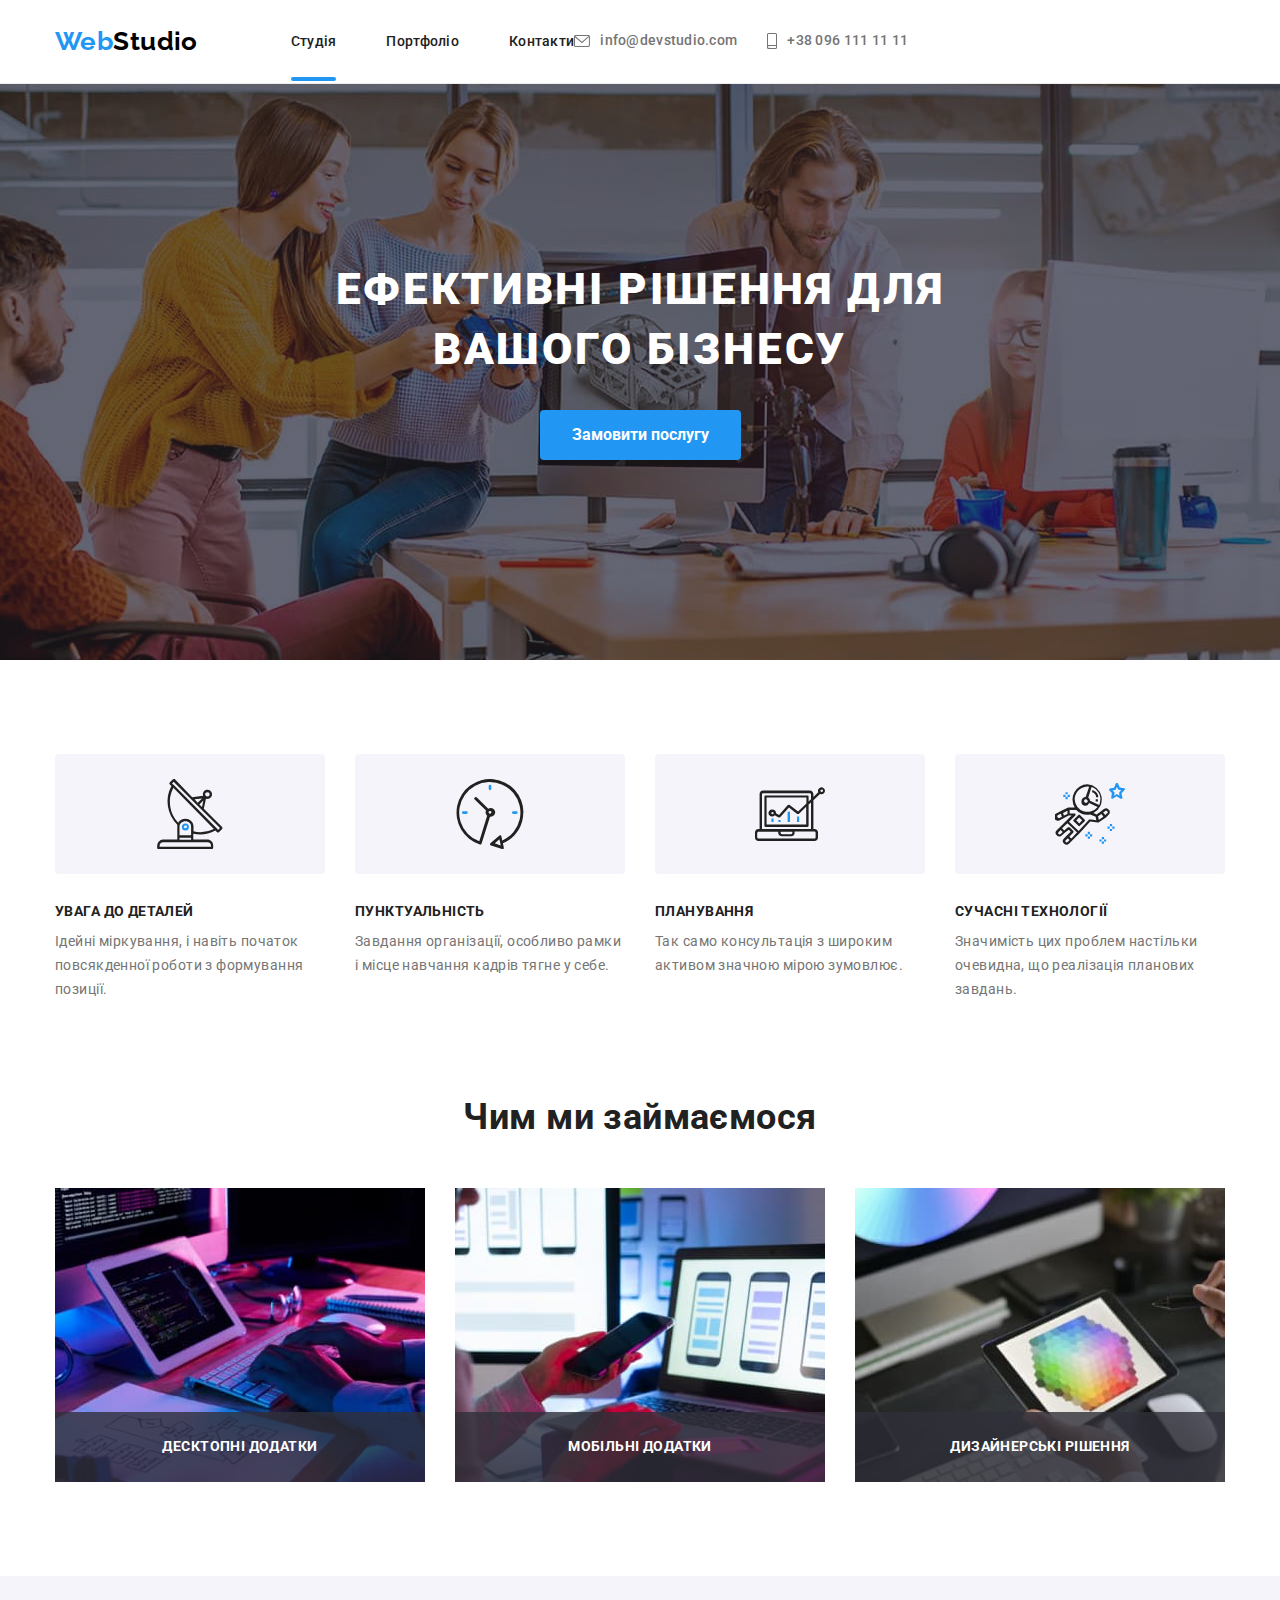
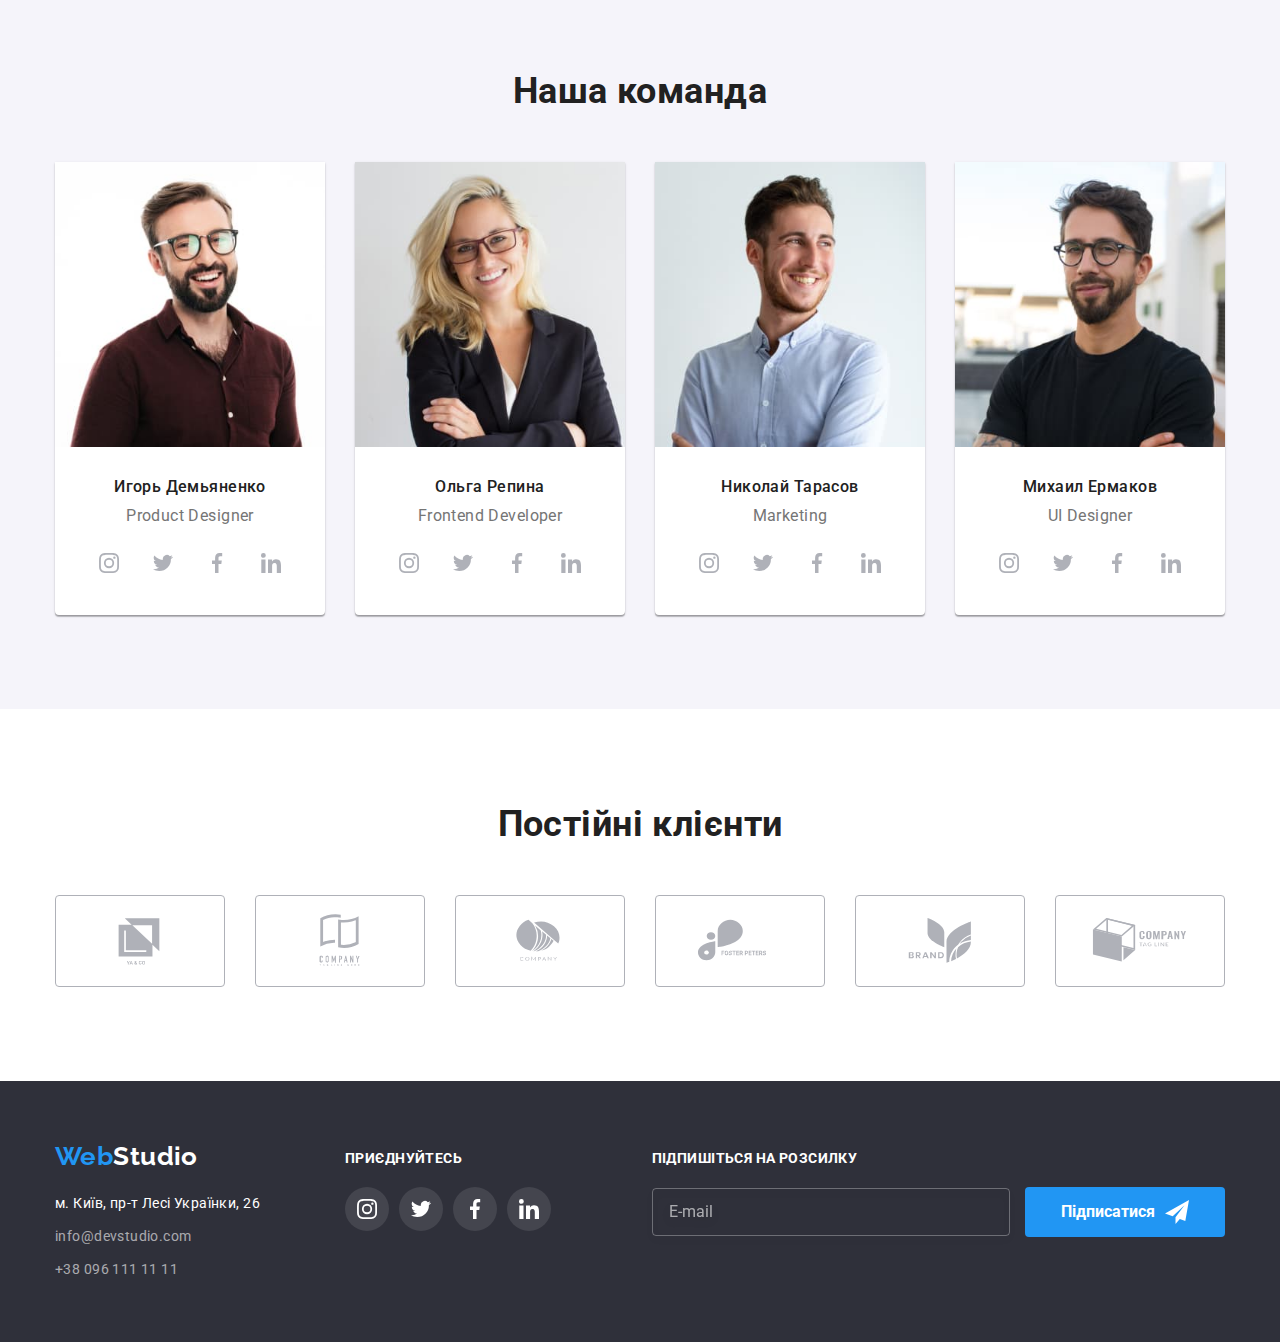
==== commit b2d2e0a0: "features title + team pictures" ====
--- a/index.html
+++ b/index.html
@@ -58,31 +58,31 @@
                 <a class="main-navigation__link site-navigation__link" href="#">Контакти</a>
               </li>
             </ul>
-            <!-- for desktop-tablet -->
-            <ul class="contact-navigation">
-              <li class="contact-navigation__item">
-                <a
-                  class="contact-navigation__link main-navigation__link"
-                  href="mailto:info@devstudio.com"
-                >
-                  <svg class="contact-navigation__icon" width="16" height="12">
-                    <use href="./images/icons1.svg#icon-envelope"></use>
-                  </svg>
-                  info@devstudio.com</a
-                >
-              </li>
-              <li class="contact-navigation__item">
-                <a class="contact-navigation__link main-navigation__link" href="tel:+380961111111"
-                  ><svg class="contact-navigation__icon" width="10" height="16">
-                    <use href="./images/icons1.svg#icon-smartphone"></use>
-                  </svg>
-                  +38 096 111 11 11</a
-                >
-              </li>
-            </ul>
-            <!-- /for desktop-tablet -->
-            <!-- for mobile -->
-            <div class="position-mobile">
+            <div class="menu-container__wrap">
+              <!-- for desktop-tablet -->
+              <ul class="contact-navigation">
+                <li class="contact-navigation__item">
+                  <a
+                    class="contact-navigation__link main-navigation__link"
+                    href="mailto:info@devstudio.com"
+                  >
+                    <svg class="contact-navigation__icon" width="16" height="12">
+                      <use href="./images/icons1.svg#icon-envelope"></use>
+                    </svg>
+                    info@devstudio.com</a
+                  >
+                </li>
+                <li class="contact-navigation__item">
+                  <a class="contact-navigation__link main-navigation__link" href="tel:+380961111111"
+                    ><svg class="contact-navigation__icon" width="10" height="16">
+                      <use href="./images/icons1.svg#icon-smartphone"></use>
+                    </svg>
+                    +38 096 111 11 11</a
+                  >
+                </li>
+              </ul>
+              <!-- /for desktop-tablet -->
+              <!-- for mobile -->
               <ul class="contact-navigation-mobile">
                 <li class="contact-navigation-mobile__item">
                   <a
@@ -113,8 +113,8 @@
                 </li>
                 <li class="mobile-menu-list__item">LinkedIn</li>
               </ul>
-            </div>
-            <!-- /for mobile -->
+              <!-- /for mobile -->
+            </div>
           </div>
           <!-- </div> -->
         </nav>
@@ -244,12 +244,36 @@
         <h2 class="title">Наша команда</h2>
         <ul class="team-list">
           <li class="team-list__item">
-            <img
-              srcset="./images/product-designer@2x.jpg 320w, ./images/product-designer.jpg 640w"
-              src="./images/product-designer@2x.jpg"
-              alt="Фото Игоря Демьяненко"
-              sizes="(min-width: 1600px) 15vw, (min-width: 1200px) 25vw, (min-width: 768px) 50vw, 100vw"
-            />
+            <picture
+              ><source
+                srcset="
+                  ./images/product-designer-450.jpg     450w,
+                  ./images/product-designer-450@2x.jpg  900w,
+                  ./images/product-designer-450@3x.jpg 1350w
+                "
+                media="(max-width: 767px)"
+                sizes="(min-width: 480px) 450px, 100vw"
+              />
+              <source
+                srcset="
+                  ./images/product-designer-354.jpg     354w,
+                  ./images/product-designer-354@2x.jpg  708w,
+                  ./images/product-designer-354@3x.jpg 1062w
+                "
+                media="(min-width: 768px)"
+                sizes="(min-width: 768px) 354px, 46vw"
+              />
+              <source
+                srcset="
+                  ./images/product-designer-370.jpg     370w,
+                  ./images/product-designer-370@2x.jpg  740w,
+                  ./images/product-designer-370@3x.jpg 1110w
+                "
+                media="(min-width: 1200px)"
+                sizes="(min-width: 1200px) 370px, 30vw"
+              />
+              <img src="./images/product-designer-450.jpg" alt="Фото Игоря Демьяненко" />
+            </picture>
             <div class="team-list__holder">
               <h2 class="team-list__title">Игорь Демьяненко</h2>
               <span class="team-list__caption">Product Designer</span>
@@ -289,12 +313,36 @@
             </div>
           </li>
           <li class="team-list__item">
-            <img
-              srcset="./images/frontend-developer@2x.jpg 320w, ./images/frontend-developer.jpg 640w"
-              src="./images/frontend-developer@2x.jpg"
-              alt="Фото Ольги Репиной"
-              sizes="(min-width: 1600px) 15vw, (min-width: 1200px) 25vw, (min-width: 768px) 50vw, 100vw"
-            />
+            <picture
+              ><source
+                srcset="
+                  ./images/frontend-developer-450.jpg     450w,
+                  ./images/frontend-developer-450@2x.jpg  900w,
+                  ./images/frontend-developer-450@3x.jpg 1350w
+                "
+                media="(max-width: 767px)"
+                sizes="(min-width: 480px) 450px, 100vw"
+              />
+              <source
+                srcset="
+                  ./images/frontend-developer-354.jpg     354w,
+                  ./images/frontend-developer-354@2x.jpg  708w,
+                  ./images/frontend-developer-354@3x.jpg 1062w
+                "
+                media="(min-width: 768px)"
+                sizes="(min-width: 768px) 354px, 46vw"
+              />
+              <source
+                srcset="
+                  ./images/frontend-developer-370.jpg     370w,
+                  ./images/frontend-developer-370@2x.jpg  740w,
+                  ./images/frontend-developer-370@3x.jpg 1110w
+                "
+                media="(min-width: 1200px)"
+                sizes="(min-width: 1200px) 370px, 30vw"
+              />
+              <img src="./images/frontend-developer-450.jpg" alt="Фото Ольги Репиной" />
+            </picture>
             <div class="team-list__holder">
               <h2 class="team-list__title">Ольга Репина</h2>
               <span class="team-list__caption">Frontend Developer</span>
@@ -334,12 +382,36 @@
             </div>
           </li>
           <li class="team-list__item">
-            <img
-              srcset="./images/marketing@2x.jpg 320w, ./images/marketing.jpg 640w"
-              src="./images/marketing@2x.jpg"
-              alt="Фото Николая Тарасова"
-              sizes="(min-width: 1600px) 15vw, (min-width: 1200px) 25vw, (min-width: 768px) 50vw, 100vw"
-            />
+            <picture
+              ><source
+                srcset="
+                  ./images/marketing-450.jpg     450w,
+                  ./images/marketing-450@2x.jpg  900w,
+                  ./images/marketing-450@3x.jpg 1350w
+                "
+                media="(max-width: 767px)"
+                sizes="(min-width: 480px) 450px, 100vw"
+              />
+              <source
+                srcset="
+                  ./images/marketing-354.jpg     354w,
+                  ./images/marketing-354@2x.jpg  708w,
+                  ./images/marketing-354@3x.jpg 1062w
+                "
+                media="(min-width: 768px)"
+                sizes="(min-width: 768px) 354px, 46vw"
+              />
+              <source
+                srcset="
+                  ./images/marketing-370.jpg     370w,
+                  ./images/marketing-370@2x.jpg  740w,
+                  ./images/marketing-370@3x.jpg 1110w
+                "
+                media="(min-width: 1200px)"
+                sizes="(min-width: 1200px) 370px, 30vw"
+              />
+              <img src="./images/marketing-450.jpg" alt="Фото Николая Тарасова" />
+            </picture>
             <div class="team-list__holder">
               <h2 class="team-list__title">Николай Тарасов</h2>
               <span class="team-list__caption">Marketing</span>
@@ -379,12 +451,36 @@
             </div>
           </li>
           <li class="team-list__item">
-            <img
-              srcset="./images/UI-designer@2x.jpg 320w, ./images/UI-designer.jpg 640w"
-              src="./images/UI-designer@2x.jpg"
-              alt="Фото Михаила Ермакова"
-              sizes="(min-width: 1600px) 15vw, (min-width: 1200px) 25vw, (min-width: 768px) 50vw, 100vw"
-            />
+            <picture
+              ><source
+                srcset="
+                  ./images/UI-designer-450.jpg     450w,
+                  ./images/UI-designer-450@2x.jpg  900w,
+                  ./images/UI-designer-450@3x.jpg 1350w
+                "
+                media="(max-width: 767px)"
+                sizes="(min-width: 480px) 450px, 100vw"
+              />
+              <source
+                srcset="
+                  ./images/UI-designer-354.jpg     354w,
+                  ./images/UI-designer-354@2x.jpg  708w,
+                  ./images/UI-designer-354@3x.jpg 1062w
+                "
+                media="(min-width: 768px)"
+                sizes="(min-width: 768px) 354px, 46vw"
+              />
+              <source
+                srcset="
+                  ./images/UI-designer-370.jpg     370w,
+                  ./images/UI-designer-370@2x.jpg  740w,
+                  ./images/UI-designer-370@3x.jpg 1110w
+                "
+                media="(min-width: 1200px)"
+                sizes="(min-width: 1200px) 370px, 30vw"
+              />
+              <img src="./images/UI-designer-450.jpg" alt="Фото Михаила Ермакова" />
+            </picture>
             <div class="team-list__holder">
               <h2 class="team-list__title">Михаил Ермаков</h2>
               <span class="team-list__caption">UI Designer</span>
--- a/css/main.min.css
+++ b/css/main.min.css
@@ -1 +1 @@
-/*! modern-normalize v1.1.0 | MIT License | https://github.com/sindresorhus/modern-normalize */*,::before,::after{box-sizing:border-box}html{line-height:1.15;-webkit-text-size-adjust:100%;-moz-tab-size:4;-o-tab-size:4;tab-size:4}body{margin:0;font-family:system-ui,-apple-system,"Segoe UI",Roboto,Helvetica,Arial,sans-serif,"Apple Color Emoji","Segoe UI Emoji"}hr{height:0;color:inherit}abbr[title]{-webkit-text-decoration:underline dotted;text-decoration:underline dotted}b,strong{font-weight:bolder}code,kbd,samp,pre{font-family:ui-monospace,SFMono-Regular,Consolas,"Liberation Mono",Menlo,monospace;font-size:1em}small{font-size:80%}sub,sup{font-size:75%;line-height:0;position:relative;vertical-align:baseline}sub{bottom:-0.25em}sup{top:-0.5em}table{text-indent:0;border-color:inherit}button,input,optgroup,select,textarea{font-family:inherit;font-size:100%;line-height:1.15;margin:0}button,select{text-transform:none}button,[type=button],[type=reset],[type=submit]{-webkit-appearance:button}::-moz-focus-inner{border-style:none;padding:0}:-moz-focusring{outline:1px dotted ButtonText}:-moz-ui-invalid{box-shadow:none}legend{padding:0}progress{vertical-align:baseline}::-webkit-inner-spin-button,::-webkit-outer-spin-button{height:auto}[type=search]{-webkit-appearance:textfield;outline-offset:-2px}::-webkit-search-decoration{-webkit-appearance:none}::-webkit-file-upload-button{-webkit-appearance:button;font:inherit}summary{display:list-item}body{background-color:#fff;color:#757575;font-family:"Roboto",sans-serif;font-size:14px;letter-spacing:.03em}body .modal-open{overflow:hidden}p,a,ul,h1,h2,h3{margin:0;padding:0}a{text-decoration:none}ul{list-style:none}button{display:inline-block;cursor:pointer}img{display:block;max-width:100%;height:auto}address{font-style:normal}input,textarea{color:inherit;border:1px solid rgba(33,33,33,.2);border-radius:4px;transition:border 250ms cubic-bezier(0.4, 0, 0.2, 1)}input:focus,textarea:focus{outline:none;border:1px solid #2196f3;border-radius:4px}textarea{resize:none}.container{margin-left:auto;margin-right:auto;padding:0 15px}@media screen and (min-width: 480px){.container{width:480px}}@media screen and (min-width: 768px){.container{width:768px}}@media screen and (min-width: 1200px){.container{width:1200px}}.visually-hidden{position:absolute;width:1px;height:1px;margin:-1px;border:0;padding:0;white-space:nowrap;-webkit-clip-path:inset(100%);clip-path:inset(100%);clip:rect(0 0 0 0);overflow:hidden}.title{margin-bottom:30px;color:#212121;font-weight:700;font-size:28px;line-height:1.18;text-align:center}@media screen and (min-width: 1200px){.title{margin-bottom:50px;font-size:36px;line-height:1.17}}.button{padding:6px 22px;min-width:73px;cursor:pointer;color:#000;background-color:#f5f4fa;font-weight:500;font-size:16px;line-height:1.62;text-align:center;border-radius:4px;border:none;transition:background-color 250ms cubic-bezier(0.4, 0, 0.2, 1),box-shadow 250ms cubic-bezier(0.4, 0, 0.2, 1)}.button:hover,.button:focus{background-color:#2196f3;color:#fff;box-shadow:0px 1px 3px rgba(0,0,0,.12),0px 1px 1px rgba(0,0,0,.14),0px 2px 1px rgba(0,0,0,.2)}.button--primary{padding:10px 32px;min-width:200px;min-height:50px;background-color:#2196f3;color:#fff;font-weight:700;font-size:16px;line-height:1.88;transition:background-color 250ms cubic-bezier(0.4, 0, 0.2, 1),color 250ms cubic-bezier(0.4, 0, 0.2, 1)}.button--primary:hover{background-color:#188ce8}.button--footer{display:inline-flex;justify-content:center;align-items:center}.button--footer__icon{margin-left:10px;fill:#fff}.logo{display:inline-block;padding-top:16px;padding-bottom:16px;font-family:"Raleway",sans-serif;font-weight:700;font-size:24px;line-height:1.17}.logo--is-hide{display:none}@media screen and (min-width: 768px){.logo{padding-top:26px;padding-bottom:26px}}@media screen and (min-width: 1200px){.logo{font-size:26px;line-height:1.19}}.logo__item{color:#2196f3}.logo__item--common{color:#000}.logo__item--footer{color:#fff}.logo>.logo__item{transition:color 250ms cubic-bezier(0.4, 0, 0.2, 1)}.logo:hover>.logo__item{color:rgba(33,150,243,.6)}.logo--footer{padding:0;margin-bottom:20px}body{margin-top:60px}body.menu-container--is-open{overflow:hidden}.header{position:fixed;top:0;left:0;width:100%;z-index:5;display:block;border-bottom:1px solid #ececec;background-color:#fff}@media screen and (min-width: 768px){.header{display:flex}}.header__button{fill:#000}@media screen and (max-width: 767px){.header__button{display:inline-flex;justify-self:flex-end;padding:0;margin-left:auto;border:none;background-color:rgba(0,0,0,0)}.header__button--close{display:block;margin-top:10px;margin-right:15px}}@media screen and (min-width: 768px){.header__button{display:none}}.header__button:hover,.header__button:focus{fill:#2196f3}.header__icon--close{display:none}.header__button--is-open .header__icon--close{display:block}.header__button--is-open .header__icon--menu{display:none}.menu-container{display:none}@media screen and (max-width: 767px){.menu-container{position:absolute;top:0;left:0;z-index:3;overflow-y:scroll;margin-top:60px;padding-left:40px;width:100%;min-height:1000vh;background-color:#fff}.menu-container--is-open{display:block}}@media screen and (min-width: 768px){.menu-container{display:flex;width:100%}}.main-navigation{display:flex;align-items:center;min-height:60px}@media screen and (max-width: 767px){.main-navigation{justify-content:space-between}.main-navigation__link{font-weight:500;font-size:40px;line-height:1.18;letter-spacing:.02em;color:#000}}@media screen and (min-width: 768px){.main-navigation{min-height:80px}.main-navigation__link{padding:32px 0;font-weight:500;font-size:14px;line-height:1.14;letter-spacing:.02em;color:#212121;transition:color 250ms cubic-bezier(0.4, 0, 0.2, 1)}.main-navigation__link:hover,.main-navigation__link:focus{color:#2196f3}}@media screen and (min-width: 1200px){.main-navigation{min-height:60px}}@media screen and (max-width: 767px){.site-navigation__link--active{color:#2196f3}.site-navigation__item:not(:last-child){margin-bottom:32px}.site-navigation__item:last-child{margin-bottom:clamp(50px,20%,302px)}}@media screen and (min-width: 768px){.site-navigation{display:flex;align-items:center;margin-left:88px}.site-navigation__item:not(:last-child){margin-right:50px}.site-navigation__link{position:relative}.site-navigation__link--active::after{content:"";position:absolute;left:0;bottom:0;display:block;width:100%;height:4px;background-color:#2196f3;border-radius:2px}}@media screen and (min-width: 1200px){.site-navigation{margin-left:93px}}@media screen and (max-width: 767px){.contact-navigation-mobile__link{font-size:34px;color:#2196f3;margin-bottom:32px}.contact-navigation-mobile__item:not(:last-child){margin-bottom:32px}.contact-navigation-mobile__item:last-child{margin-bottom:64px}.contact-navigation-mobile__item:last-child .contact-navigation-mobile__link{font-size:24px;line-height:1.17;color:#757575}}@media screen and (min-width: 768px){.contact-navigation-mobile{display:none}}.mobile-menu-list{display:none}@media screen and (max-width: 767px){.mobile-menu-list{display:flex;margin-bottom:48px}.mobile-menu-list__item{font-weight:500;font-size:18px;line-height:1.22;letter-spacing:.02em;color:#2196f3}.mobile-menu-list__item:not(:last-child){margin-right:10px}.mobile-menu-list__separator{display:inline-block;color:rgba(33,33,33,.2);margin-left:10px}}.contact-navigation{display:none}@media screen and (min-width: 768px)and (max-width: 1199px){.contact-navigation{flex-direction:column;align-items:flex-start}.contact-navigation__item:not(:last-child){margin-bottom:10px}}@media screen and (min-width: 768px){.contact-navigation{display:flex;margin-left:auto}.contact-navigation__item{fill:#757575}.contact-navigation__link{display:flex;align-items:center;justify-content:center;padding:0;color:#757575}.contact-navigation__icon{margin-right:10px;fill:currentColor}}@media screen and (min-width: 1200px){.contact-navigation{display:flex;align-items:center}.contact-navigation__item:not(:last-child){margin-right:30px}}.hero{padding:118px 0;margin-right:auto;margin-left:auto;text-align:center;background-color:#c4c4c4;background-image:linear-gradient(rgba(47, 48, 58, 0.4), rgba(47, 48, 58, 0.4)),url(../images/bgi-mobile.jpg);background-repeat:no-repeat;background-position:center;background-size:cover}@media screen and (min-width: 1200px){.hero{padding:200px 0}}@media(min-device-pixel-ratio: 2),(-webkit-min-device-pixel-ratio: 2),(min-resolution: 192dpi),(min-resolution: 2dppx){.hero{background-image:linear-gradient(rgba(47, 48, 58, 0.4), rgba(47, 48, 58, 0.4)),url(../images/bgi-mobile@2x.jpg)}}@media screen and (min-width: 768px){.hero{background-image:linear-gradient(rgba(47, 48, 58, 0.4), rgba(47, 48, 58, 0.4)),url(../images/bgi-tablet.jpg)}}@media screen and (min-width: 768px)and (min-device-pixel-ratio: 2),screen and (min-width: 768px)and (-webkit-min-device-pixel-ratio: 2),screen and (min-width: 768px)and (min-resolution: 192dpi),screen and (min-width: 768px)and (min-resolution: 2dppx){.hero{background-image:linear-gradient(rgba(47, 48, 58, 0.4), rgba(47, 48, 58, 0.4)),url(../images/bgi-tablet@2x.jpg)}}@media screen and (min-width: 1200px){.hero{background-image:linear-gradient(rgba(47, 48, 58, 0.4), rgba(47, 48, 58, 0.4)),url(../images/bgi.jpg)}}@media screen and (min-width: 1200px)and (min-device-pixel-ratio: 2),screen and (min-width: 1200px)and (-webkit-min-device-pixel-ratio: 2),screen and (min-width: 1200px)and (min-resolution: 192dpi),screen and (min-width: 1200px)and (min-resolution: 2dppx){.hero{background-image:linear-gradient(rgba(47, 48, 58, 0.4), rgba(47, 48, 58, 0.4)),url(../images/bgi@2x.jpg)}}.hero__title{margin-bottom:30px;color:#fff;font-weight:900;font-size:26px;line-height:1.62;letter-spacing:.06em;text-transform:uppercase}@media screen and (min-width: 1200px){.hero__title{font-size:44px;line-height:1.36}}.features{padding-top:60px;padding-bottom:60px}@media screen and (min-width: 1200px){.features{padding-top:94px;padding-bottom:94px}}@media screen and (min-width: 768px){.features-list{display:flex;flex-wrap:wrap}}.features-list__item{max-width:450px}@media screen and (min-width: 768px){.features-list__item{width:calc((100% - 30px)/2)}}@media screen and (min-width: 1200px){.features-list__item{width:calc((100% - 90px)/4)}.features-list__item:not(:last-child){margin-right:30px}}@media screen and (min-width: 480px)and (max-width: 767px){.features-list__item:not(:last-child){margin-bottom:30px}}@media screen and (min-width: 768px)and (max-width: 1199px){.features-list__item:not(:nth-last-child(-n+2)){margin-bottom:30px}.features-list__item:nth-child(odd){margin-right:30px}}.features-list__title{margin-bottom:10px;color:#212121;font-weight:700;font-size:14px;line-height:1.14;text-transform:uppercase}.features-list__caption{margin-top:0;margin-bottom:0px;font-size:14px;line-height:1.71}.features-list__container{display:flex;justify-content:center;align-items:center;margin-bottom:30px;min-height:120px;background-color:#f5f4fa;border-radius:4px}.occupation{padding-bottom:94px}@media screen and (max-width: 1199px){.occupation{display:none}}.occupation-list{display:flex}.occupation-list__thumb{position:relative}.occupation-list__caption{position:absolute;right:0;left:0;bottom:0;display:flex;justify-content:center;align-items:center;margin:0;height:70px;background:rgba(47,48,58,.8);color:#fff;font-weight:700;line-height:1.14;text-align:center;text-transform:uppercase}.occupation-list__item:not(:last-child){margin-right:30px}.social-list{display:flex;justify-content:center}.social-list__item:not(:last-child){margin-right:10px}.social-list__link{display:flex;align-items:center;justify-content:center;width:44px;height:44px;padding:0;border:none;border-radius:50%;fill:#afb1b8;transition:background-color 250ms cubic-bezier(0.4, 0, 0.2, 1)}.social-list__link:hover,.social-list__linl:focus{fill:#fff;background-color:#2196f3}.social-list__item--footer{border-radius:50%;background-color:rgba(255,255,255,.1)}.social-list__item--footer .social-list__link{fill:#fff}.social-list__item--footer .social-list__link:hover,.social-list__item--footer .social-list__linl:focus{background-color:#2196f3}.team{padding-top:60px;padding-bottom:60px;background-color:#f5f4fa}@media screen and (min-width: 1200px){.team{padding-top:94px;padding-bottom:94px}}@media screen and (min-width: 768px){.team-list{display:flex;justify-content:center;flex-wrap:wrap}}.team-list__item{max-width:450px;text-align:center;background-color:#fff;box-shadow:0px 1px 3px rgba(0,0,0,.12),0px 1px 1px rgba(0,0,0,.14),0px 2px 1px rgba(0,0,0,.2);border-radius:0px 0px 4px 4px}@media screen and (min-width: 768px){.team-list__item{width:calc((100% - 30px)/2)}}@media screen and (min-width: 1200px){.team-list__item{width:calc((100% - 90px)/4)}.team-list__item:not(:last-child){margin-right:30px}}@media screen and (min-width: 480px)and (max-width: 767px){.team-list__item:not(:last-child){margin-bottom:30px}}@media screen and (min-width: 768px)and (max-width: 1199px){.team-list__item:not(:nth-last-child(-n+2)){margin-bottom:30px}.team-list__item:nth-child(odd){margin-right:30px}.team-list__item:last-child{margin-right:auto}}.team-list__title{margin-bottom:10px;color:#212121;font-weight:500;font-size:16px;line-height:1.19}.team-list__caption{display:inline-block;margin-bottom:16px;font-size:16px;line-height:1.19}.team-list__holder{text-align:center;padding-top:30px;padding-bottom:24px}@media screen and (min-width: 1200px){.team-list__holder{padding-top:30px;padding-bottom:30px}}.clients{padding-top:60px;padding-bottom:60px}@media screen and (min-width: 1200px){.clients{padding-top:94px;padding-bottom:94px}}.clients-list{display:flex;flex-wrap:wrap}.clients-list__item{min-height:92px;width:calc((100% - 30px)/2);border:1px solid #afb1b8;border-radius:4px}@media screen and (min-width: 768px){.clients-list__item{width:calc((100% - 60px)/3)}}@media screen and (min-width: 1200px){.clients-list__item{width:calc((100% - 150px)/6)}.clients-list__item:not(:last-child){margin-right:30px}}@media screen and (max-width: 767px){.clients-list__item:not(:nth-last-child(-n+2)){margin-bottom:30px}.clients-list__item:nth-last-child(even){margin-right:30px}}@media screen and (min-width: 768px)and (max-width: 1199px){.clients-list__item:not(:nth-last-child(-n+3)){margin-bottom:30px}.clients-list__item:not(:nth-child(3n)){margin-right:30px}}.clients-list__link{display:flex;justify-content:center;align-items:center;width:100%;height:100%;fill:#afb1b8;transition:border-color 250ms cubic-bezier(0.4, 0, 0.2, 1),fill 250ms cubic-bezier(0.4, 0, 0.2, 1)}.clients-list__item:hover,.clients-list__item:focus,.clients-list__item:hover .clients-list__icon,.clients-list__item:focus .clients-list__icon{outline:none;fill:#2196f3;border-color:#2196f3}.footer{padding-top:60px;padding-bottom:60px;background-color:#2f303a}.footer__title{display:block;margin-bottom:20px;color:#fff;text-transform:uppercase;font-weight:700;font-size:14px;line-height:1.14}@media screen and (min-width: 768px){.container--footer{display:flex;flex-wrap:wrap;justify-content:space-around}}@media screen and (max-width: 1199px){.container--footer{text-align:center}}@media screen and (max-width: 1199px){.address,.join{margin-bottom:60px}}.address{font-size:14px;line-height:1.71}@media screen and (min-width: 1200px){.address{margin-right:85px}}.address__text{margin-bottom:8px;color:#fff}@media screen and (min-width: 1200px){.address__text{margin-bottom:9px}}.address__link{display:block;color:rgba(255,255,255,.6);transition:color 250ms cubic-bezier(0.4, 0, 0.2, 1)}.address__link:not(:last-child){margin-bottom:8px}@media screen and (min-width: 1200px){.address__link:not(:last-child){margin-bottom:9px}}.address__link:hover,.address__link:focus{color:rgba(33,150,243,.6)}@media screen and (min-width: 768px){.join{padding-top:10px}}@media screen and (max-width: 479px){.mailing{max-width:450px}}@media screen and (min-width: 480px)and (max-width: 1199px){.mailing{min-width:450px}}@media screen and (min-width: 1200px){.mailing{margin-left:auto;padding-top:10px;min-width:570px}}.mailing__input{padding:15px 0 15px 16px;min-width:100%;color:#fff;background-color:inherit;border:1px solid rgba(255,255,255,.3);filter:drop-shadow(0px 4px 4px rgba(0, 0, 0, 0.15));border-radius:4px;transition:border 250ms cubic-bezier(0.4, 0, 0.2, 1)}@media screen and (max-width: 1199px){.mailing__input{margin-bottom:20px}}@media screen and (min-width: 1200px){.mailing__input{margin-right:12px;min-width:358px}}.mailing__input::-moz-placeholder{font-weight:400;font-size:16px;line-height:1.25;color:rgba(255,255,255,.6)}.mailing__input:-ms-input-placeholder{font-weight:400;font-size:16px;line-height:1.25;color:rgba(255,255,255,.6)}.mailing__input::placeholder{font-weight:400;font-size:16px;line-height:1.25;color:rgba(255,255,255,.6)}.portfolio{padding-top:60px;padding-bottom:60px}@media screen and (min-width: 1200px){.portfolio{padding-top:94px;padding-bottom:94px}}.filter-list{display:flex}@media screen and (max-width: 767px){.filter-list{flex-wrap:wrap;margin-bottom:40px}.filter-list__item:not(:nth-last-child(-n+2)){margin-bottom:15px}}@media screen and (min-width: 768px){.filter-list{justify-content:center;margin-bottom:30px}}@media screen and (min-width: 1200px){.filter-list{margin-bottom:50px}}.filter-list__item:not(:last-child){margin-right:8px}@media screen and (min-width: 768px){.portfolio-list{display:flex;justify-content:center;flex-wrap:wrap}}.portfolio-list__item{max-width:450px;border:1px solid #eee;transition:box-shadow 250ms cubic-bezier(0.4, 0, 0.2, 1)}@media screen and (min-width: 768px){.portfolio-list__item{width:calc((100% - 30px)/2)}}@media screen and (min-width: 1200px){.portfolio-list__item{width:calc((100% - 60px)/3)}.portfolio-list__item:not(:nth-child(3n)){margin-right:30px}.portfolio-list__item:not(:nth-last-child(-n+3)){margin-bottom:30px}}@media screen and (min-width: 480px)and (max-width: 767px){.portfolio-list__item:not(:last-child){margin-bottom:30px}}@media screen and (min-width: 768px)and (max-width: 1199px){.portfolio-list__item:not(:nth-last-child(1)){margin-bottom:30px}.portfolio-list__item:nth-child(odd){margin-right:30px}.portfolio-list__item:last-child{margin-right:auto}}.portfolio-list__item:hover,.portfolio-list__item:focus{box-shadow:0px 1px 3px rgba(0,0,0,.12),0px 1px 1px rgba(0,0,0,.14),0px 2px 1px rgba(0,0,0,.2)}.portfolio-list__caption{padding:20px 24px}.portfolio-list__title{margin-bottom:4px;color:#212121;font-size:18px;line-height:2;letter-spacing:.06em}.portfolio-list__theme{color:#757575;font-size:16px;line-height:1.88;letter-spacing:.03em}.portfolio-list__link{position:relative}.portfolio-list__thumb{position:relative;overflow:hidden}.portfolio-list__overlay{position:absolute;top:0;left:0;width:100%;height:100%;background-color:rgba(33,150,243,.9);transform:translateY(100%);transition:transform 250ms cubic-bezier(0.4, 0, 0.2, 1)}.portfolio-list__link:hover .portfolio-list__overlay,.portfolio-list__link:focus .portfolio-list__overlay{transform:translateY(0)}.portfolio-list__text{position:absolute;top:50%;left:50%;display:flex;justify-content:center;align-items:center;width:322px;height:100%;font-size:18px;line-height:1.56;color:#fff;transform:translate(-50%, -50%)}.backdrop{position:fixed;top:0;left:0;width:100%;height:100%;background-color:rgba(0,0,0,.2);z-index:5;opacity:1;transition:opacity 250ms cubic-bezier(0.4, 0, 0.2, 1)}.backdrop--is-hidden{opacity:0;pointer-events:none}.modal{position:absolute;top:50%;left:50%;transform:translate(-50%, -50%);padding-bottom:40px;max-height:609px;max-width:450px;height:100%;width:100%;overflow-y:auto;opacity:1;background-color:#fff;box-shadow:0px 1px 3px rgba(0,0,0,.12),0px 1px 1px rgba(0,0,0,.14),0px 2px 1px rgba(0,0,0,.2);border-radius:4px}@media screen and (min-width: 1200px){.modal{max-height:581px;max-width:528px}}.modal__conteiner{display:flex;justify-content:flex-end}.modal__button{display:flex;align-items:center;width:30px;height:30px;margin:8px;background-color:#fff;border:1px solid rgba(0,0,0,.1);border-radius:50%}.modal__button :hover,.modal__button :focus{fill:#2196f3}.form{display:flex;flex-direction:column;margin:0 40px}.form__title{margin-bottom:12px;font-weight:700;font-size:20px;line-height:1.15;text-align:center;color:#212121}.form__item{position:relative;display:flex;flex-direction:column}.form__item:not(:nth-last-child(-n+3)){margin-bottom:10px}.form__item:nth-last-child(3){margin-bottom:20px}.form__item:nth-last-child(2){margin-bottom:30px}.form__item:nth-last-child(1){margin:0 auto}.form__input{padding:12px 12px 12px 42px;width:100%;height:40px}.form__container{position:relative}.form__icon{position:absolute;left:12px;top:0;transform:translateY(60%);transition:fill 250ms cubic-bezier(0.4, 0, 0.2, 1)}.form__input:focus+.form__icon{fill:#2196f3}.form__label{margin-bottom:4px;font-size:12px;line-height:1.17;letter-spacing:.01em}.form__textarea{min-height:120px;padding:12px 16px}.form__textarea::-moz-placeholder{font-size:14px;line-height:1.14;color:rgba(117,117,117,.5)}.form__textarea:-ms-input-placeholder{font-size:14px;line-height:1.14;color:rgba(117,117,117,.5)}.form__textarea::placeholder{font-size:14px;line-height:1.14;color:rgba(117,117,117,.5)}.form__item--checkbox{display:flex;flex-direction:row;justify-content:center;align-items:center}.form__label--checkbox{display:inline-block;margin-left:8px;margin-bottom:0;letter-spacing:.03em}@media screen and (min-width: 1200px){.form__label--checkbox{font-size:14px;line-height:1.71}}.form__link{-webkit-text-decoration-line:underline;text-decoration-line:underline;color:#2196f3}.form__checkbox{-webkit-appearance:none;-moz-appearance:none;appearance:none;position:absolute}.form__icon--checkbox{display:inline-block;width:16px;height:15px;background-color:inherit;border:2px solid #212121;border-radius:2px;transition:border-color 250ms cubic-bezier(0.4, 0, 0.2, 1),background-color 250ms cubic-bezier(0.4, 0, 0.2, 1)}.form__checkbox:checked+.form__icon--checkbox{background-color:#2196f3;background-image:url(../images/icon-check.svg);background-size:contain;background-origin:border-box;border-color:rgba(0,0,0,0)}/*# sourceMappingURL=main.min.css.map */+/*! modern-normalize v1.1.0 | MIT License | https://github.com/sindresorhus/modern-normalize */*,::before,::after{box-sizing:border-box}html{line-height:1.15;-webkit-text-size-adjust:100%;-moz-tab-size:4;-o-tab-size:4;tab-size:4}body{margin:0;font-family:system-ui,-apple-system,"Segoe UI",Roboto,Helvetica,Arial,sans-serif,"Apple Color Emoji","Segoe UI Emoji"}hr{height:0;color:inherit}abbr[title]{-webkit-text-decoration:underline dotted;text-decoration:underline dotted}b,strong{font-weight:bolder}code,kbd,samp,pre{font-family:ui-monospace,SFMono-Regular,Consolas,"Liberation Mono",Menlo,monospace;font-size:1em}small{font-size:80%}sub,sup{font-size:75%;line-height:0;position:relative;vertical-align:baseline}sub{bottom:-0.25em}sup{top:-0.5em}table{text-indent:0;border-color:inherit}button,input,optgroup,select,textarea{font-family:inherit;font-size:100%;line-height:1.15;margin:0}button,select{text-transform:none}button,[type=button],[type=reset],[type=submit]{-webkit-appearance:button}::-moz-focus-inner{border-style:none;padding:0}:-moz-focusring{outline:1px dotted ButtonText}:-moz-ui-invalid{box-shadow:none}legend{padding:0}progress{vertical-align:baseline}::-webkit-inner-spin-button,::-webkit-outer-spin-button{height:auto}[type=search]{-webkit-appearance:textfield;outline-offset:-2px}::-webkit-search-decoration{-webkit-appearance:none}::-webkit-file-upload-button{-webkit-appearance:button;font:inherit}summary{display:list-item}body{background-color:#fff;color:#757575;font-family:"Roboto",sans-serif;font-size:14px;letter-spacing:.03em}body .modal-open{overflow:hidden}p,a,ul,h1,h2,h3{margin:0;padding:0}a{text-decoration:none}ul{list-style:none}button{display:inline-block;cursor:pointer}img{display:block;max-width:100%;height:auto}address{font-style:normal}input,textarea{color:inherit;border:1px solid rgba(33,33,33,.2);border-radius:4px;transition:border 250ms cubic-bezier(0.4, 0, 0.2, 1)}input:focus,textarea:focus{outline:none;border:1px solid #2196f3;border-radius:4px}textarea{resize:none}.container{margin-left:auto;margin-right:auto;padding:0 15px}@media screen and (min-width: 480px){.container{width:480px}}@media screen and (min-width: 768px){.container{width:768px}}@media screen and (min-width: 1200px){.container{width:1200px}}.visually-hidden{position:absolute;width:1px;height:1px;margin:-1px;border:0;padding:0;white-space:nowrap;-webkit-clip-path:inset(100%);clip-path:inset(100%);clip:rect(0 0 0 0);overflow:hidden}.title{margin-bottom:30px;color:#212121;font-weight:700;font-size:28px;line-height:1.18;text-align:center}@media screen and (min-width: 1200px){.title{margin-bottom:50px;font-size:36px;line-height:1.17}}.button{padding:6px 22px;min-width:73px;cursor:pointer;color:#000;background-color:#f5f4fa;font-weight:500;font-size:16px;line-height:1.62;text-align:center;border-radius:4px;border:none;transition:background-color 250ms cubic-bezier(0.4, 0, 0.2, 1),box-shadow 250ms cubic-bezier(0.4, 0, 0.2, 1)}.button:hover,.button:focus{background-color:#2196f3;color:#fff;box-shadow:0px 1px 3px rgba(0,0,0,.12),0px 1px 1px rgba(0,0,0,.14),0px 2px 1px rgba(0,0,0,.2)}.button--primary{padding:10px 32px;min-width:200px;min-height:50px;background-color:#2196f3;color:#fff;font-weight:700;font-size:16px;line-height:1.88;transition:background-color 250ms cubic-bezier(0.4, 0, 0.2, 1),color 250ms cubic-bezier(0.4, 0, 0.2, 1)}.button--primary:hover{background-color:#188ce8}.button--footer{display:inline-flex;justify-content:center;align-items:center}.button--footer__icon{margin-left:10px;fill:#fff}.logo{display:inline-block;padding-top:16px;padding-bottom:16px;font-family:"Raleway",sans-serif;font-weight:700;font-size:24px;line-height:1.17}.logo--is-hide{display:none}@media screen and (min-width: 768px){.logo{padding-top:26px;padding-bottom:26px}}@media screen and (min-width: 1200px){.logo{font-size:26px;line-height:1.19}}.logo__item{color:#2196f3}.logo__item--common{color:#000}.logo__item--footer{color:#fff}.logo>.logo__item{transition:color 250ms cubic-bezier(0.4, 0, 0.2, 1)}.logo:hover>.logo__item{color:rgba(33,150,243,.6)}.logo--footer{padding:0;margin-bottom:20px}body{margin-top:60px}body.menu-container--is-open{overflow:hidden}.header{position:fixed;top:0;left:0;width:100%;z-index:5;display:block;border-bottom:1px solid #ececec;background-color:#fff}@media screen and (min-width: 768px){.header{display:flex}}.header__button{fill:#000}@media screen and (max-width: 767px){.header__button{display:inline-flex;justify-self:flex-end;padding:0;margin-left:auto;border:none;background-color:rgba(0,0,0,0)}.header__button--close{display:block;margin-top:10px;margin-right:15px}}@media screen and (min-width: 768px){.header__button{display:none}}.header__button:hover,.header__button:focus{fill:#2196f3}.header__icon--close{display:none}.header__button--is-open .header__icon--close{display:block}.header__button--is-open .header__icon--menu{display:none}.menu-container{display:none}@media screen and (max-width: 767px){.menu-container{position:absolute;top:0;left:0;z-index:3;overflow-y:scroll;margin-top:60px;padding-left:40px;width:100%;min-height:100vh;background-color:#fff}.menu-container--is-open{display:block}}@media screen and (min-width: 768px){.menu-container{display:flex;width:100%}}.main-navigation{display:flex;align-items:center;min-height:60px}@media screen and (max-width: 767px){.main-navigation{justify-content:space-between}.main-navigation__link{font-weight:500;font-size:40px;line-height:1.18;letter-spacing:.02em;color:#000}}@media screen and (min-width: 768px){.main-navigation{min-height:80px}.main-navigation__link{padding:32px 0;font-weight:500;font-size:14px;line-height:1.14;letter-spacing:.02em;color:#212121;transition:color 250ms cubic-bezier(0.4, 0, 0.2, 1)}.main-navigation__link:hover,.main-navigation__link:focus{color:#2196f3}}@media screen and (min-width: 1200px){.main-navigation{min-height:60px}}@media screen and (max-width: 767px){.site-navigation__link--active{color:#2196f3}.site-navigation__item:not(:last-child){margin-bottom:32px}.site-navigation__item:last-child{margin-bottom:clamp(50px,20%,302px)}}@media screen and (min-width: 768px){.site-navigation{display:flex;align-items:center;margin-left:88px}.site-navigation__item:not(:last-child){margin-right:50px}.site-navigation__link{position:relative}.site-navigation__link--active::after{content:"";position:absolute;left:0;bottom:0;display:block;width:100%;height:4px;background-color:#2196f3;border-radius:2px}}@media screen and (min-width: 1200px){.site-navigation{margin-left:93px}}@media screen and (max-width: 767px){.contact-navigation-mobile__link{font-size:34px;color:#2196f3;margin-bottom:32px}.contact-navigation-mobile__item:not(:last-child){margin-bottom:32px}.contact-navigation-mobile__item:last-child{margin-bottom:64px}.contact-navigation-mobile__item:last-child .contact-navigation-mobile__link{font-size:24px;line-height:1.17;color:#757575}}@media screen and (min-width: 768px){.contact-navigation-mobile{display:none}}.mobile-menu-list{display:none}@media screen and (max-width: 767px){.mobile-menu-list{display:flex;margin-bottom:48px}.mobile-menu-list__item{font-weight:500;font-size:18px;line-height:1.22;letter-spacing:.02em;color:#2196f3}.mobile-menu-list__item:not(:last-child){margin-right:10px}.mobile-menu-list__separator{display:inline-block;color:rgba(33,33,33,.2);margin-left:10px}}.contact-navigation{display:none}@media screen and (min-width: 768px)and (max-width: 1199px){.contact-navigation{flex-direction:column;align-items:flex-start}.contact-navigation__item:not(:last-child){margin-bottom:10px}}@media screen and (min-width: 768px){.contact-navigation{display:flex;margin-left:auto}.contact-navigation__item{fill:#757575}.contact-navigation__link{display:flex;align-items:center;justify-content:center;padding:0;color:#757575}.contact-navigation__icon{margin-right:10px;fill:currentColor}}@media screen and (min-width: 1200px){.contact-navigation{display:flex;align-items:center}.contact-navigation__item:not(:last-child){margin-right:30px}}.hero{padding:118px 0;margin-right:auto;margin-left:auto;text-align:center;background-color:#c4c4c4;background-image:linear-gradient(rgba(47, 48, 58, 0.4), rgba(47, 48, 58, 0.4)),url(../images/bgi-mobile.jpg);background-repeat:no-repeat;background-position:center;background-size:cover}@media screen and (min-width: 1200px){.hero{padding:200px 0}}@media(min-device-pixel-ratio: 2),(-webkit-min-device-pixel-ratio: 2),(min-resolution: 192dpi),(min-resolution: 2dppx){.hero{background-image:linear-gradient(rgba(47, 48, 58, 0.4), rgba(47, 48, 58, 0.4)),url(../images/bgi-mobile@2x.jpg)}}@media screen and (min-width: 768px){.hero{background-image:linear-gradient(rgba(47, 48, 58, 0.4), rgba(47, 48, 58, 0.4)),url(../images/bgi-tablet.jpg)}}@media screen and (min-width: 768px)and (min-device-pixel-ratio: 2),screen and (min-width: 768px)and (-webkit-min-device-pixel-ratio: 2),screen and (min-width: 768px)and (min-resolution: 192dpi),screen and (min-width: 768px)and (min-resolution: 2dppx){.hero{background-image:linear-gradient(rgba(47, 48, 58, 0.4), rgba(47, 48, 58, 0.4)),url(../images/bgi-tablet@2x.jpg)}}@media screen and (min-width: 1200px){.hero{background-image:linear-gradient(rgba(47, 48, 58, 0.4), rgba(47, 48, 58, 0.4)),url(../images/bgi.jpg)}}@media screen and (min-width: 1200px)and (min-device-pixel-ratio: 2),screen and (min-width: 1200px)and (-webkit-min-device-pixel-ratio: 2),screen and (min-width: 1200px)and (min-resolution: 192dpi),screen and (min-width: 1200px)and (min-resolution: 2dppx){.hero{background-image:linear-gradient(rgba(47, 48, 58, 0.4), rgba(47, 48, 58, 0.4)),url(../images/bgi@2x.jpg)}}.hero__title{margin-bottom:30px;color:#fff;font-weight:900;font-size:26px;line-height:1.62;letter-spacing:.06em;text-transform:uppercase}@media screen and (min-width: 1200px){.hero__title{font-size:44px;line-height:1.36}}.features{padding-top:60px;padding-bottom:60px}@media screen and (min-width: 1200px){.features{padding-top:94px;padding-bottom:94px}}@media screen and (min-width: 768px){.features-list{display:flex;flex-wrap:wrap}}.features-list__item{max-width:450px}@media screen and (min-width: 768px){.features-list__item{width:calc((100% - 30px)/2)}}@media screen and (min-width: 1200px){.features-list__item{width:calc((100% - 90px)/4)}.features-list__item:not(:last-child){margin-right:30px}}@media screen and (min-width: 480px)and (max-width: 767px){.features-list__item:not(:last-child){margin-bottom:30px}}@media screen and (min-width: 768px)and (max-width: 1199px){.features-list__item:not(:nth-last-child(-n+2)){margin-bottom:30px}.features-list__item:nth-child(odd){margin-right:30px}}.features-list__title{margin-bottom:10px;color:#212121;font-weight:700;font-size:14px;line-height:1.14;text-transform:uppercase}@media screen and (max-width: 767px){.features-list__title{text-align:center}}.features-list__caption{margin-top:0;margin-bottom:0px;font-size:14px;line-height:1.71}.features-list__container{display:flex;justify-content:center;align-items:center;margin-bottom:30px;min-height:120px;background-color:#f5f4fa;border-radius:4px}.occupation{padding-bottom:94px}@media screen and (max-width: 1199px){.occupation{display:none}}.occupation-list{display:flex}.occupation-list__thumb{position:relative}.occupation-list__caption{position:absolute;right:0;left:0;bottom:0;display:flex;justify-content:center;align-items:center;margin:0;height:70px;background:rgba(47,48,58,.8);color:#fff;font-weight:700;line-height:1.14;text-align:center;text-transform:uppercase}.occupation-list__item:not(:last-child){margin-right:30px}.social-list{display:flex;justify-content:center}.social-list__item:not(:last-child){margin-right:10px}.social-list__link{display:flex;align-items:center;justify-content:center;width:44px;height:44px;padding:0;border:none;border-radius:50%;fill:#afb1b8;transition:background-color 250ms cubic-bezier(0.4, 0, 0.2, 1)}.social-list__link:hover,.social-list__linl:focus{fill:#fff;background-color:#2196f3}.social-list__item--footer{border-radius:50%;background-color:rgba(255,255,255,.1)}.social-list__item--footer .social-list__link{fill:#fff}.social-list__item--footer .social-list__link:hover,.social-list__item--footer .social-list__linl:focus{background-color:#2196f3}.team{padding-top:60px;padding-bottom:60px;background-color:#f5f4fa}@media screen and (min-width: 1200px){.team{padding-top:94px;padding-bottom:94px}}@media screen and (min-width: 768px){.team-list{display:flex;justify-content:center;flex-wrap:wrap}}.team-list__item{max-width:450px;text-align:center;background-color:#fff;box-shadow:0px 1px 3px rgba(0,0,0,.12),0px 1px 1px rgba(0,0,0,.14),0px 2px 1px rgba(0,0,0,.2);border-radius:0px 0px 4px 4px}@media screen and (min-width: 768px){.team-list__item{width:calc((100% - 30px)/2)}}@media screen and (min-width: 1200px){.team-list__item{width:calc((100% - 90px)/4)}.team-list__item:not(:last-child){margin-right:30px}}@media screen and (min-width: 480px)and (max-width: 767px){.team-list__item:not(:last-child){margin-bottom:30px}}@media screen and (min-width: 768px)and (max-width: 1199px){.team-list__item:not(:nth-last-child(-n+2)){margin-bottom:30px}.team-list__item:nth-child(odd){margin-right:30px}.team-list__item:last-child{margin-right:auto}}.team-list__title{margin-bottom:10px;color:#212121;font-weight:500;font-size:16px;line-height:1.19}.team-list__caption{display:inline-block;margin-bottom:16px;font-size:16px;line-height:1.19}.team-list__holder{text-align:center;padding-top:30px;padding-bottom:24px}@media screen and (min-width: 1200px){.team-list__holder{padding-top:30px;padding-bottom:30px}}.clients{padding-top:60px;padding-bottom:60px}@media screen and (min-width: 1200px){.clients{padding-top:94px;padding-bottom:94px}}.clients-list{display:flex;flex-wrap:wrap}.clients-list__item{min-height:92px;width:calc((100% - 30px)/2);border:1px solid #afb1b8;border-radius:4px}@media screen and (min-width: 768px){.clients-list__item{width:calc((100% - 60px)/3)}}@media screen and (min-width: 1200px){.clients-list__item{width:calc((100% - 150px)/6)}.clients-list__item:not(:last-child){margin-right:30px}}@media screen and (max-width: 767px){.clients-list__item:not(:nth-last-child(-n+2)){margin-bottom:30px}.clients-list__item:nth-last-child(even){margin-right:30px}}@media screen and (min-width: 768px)and (max-width: 1199px){.clients-list__item:not(:nth-last-child(-n+3)){margin-bottom:30px}.clients-list__item:not(:nth-child(3n)){margin-right:30px}}.clients-list__link{display:flex;justify-content:center;align-items:center;width:100%;height:100%;fill:#afb1b8;transition:border-color 250ms cubic-bezier(0.4, 0, 0.2, 1),fill 250ms cubic-bezier(0.4, 0, 0.2, 1)}.clients-list__item:hover,.clients-list__item:focus,.clients-list__item:hover .clients-list__icon,.clients-list__item:focus .clients-list__icon{outline:none;fill:#2196f3;border-color:#2196f3}.footer{padding-top:60px;padding-bottom:60px;background-color:#2f303a}.footer__title{display:block;margin-bottom:20px;color:#fff;text-transform:uppercase;font-weight:700;font-size:14px;line-height:1.14}@media screen and (min-width: 768px){.container--footer{display:flex;flex-wrap:wrap;justify-content:space-around}}@media screen and (max-width: 1199px){.container--footer{text-align:center}}@media screen and (max-width: 1199px){.address,.join{margin-bottom:60px}}.address{font-size:14px;line-height:1.71}@media screen and (min-width: 1200px){.address{margin-right:85px}}.address__text{margin-bottom:8px;color:#fff}@media screen and (min-width: 1200px){.address__text{margin-bottom:9px}}.address__link{display:block;color:rgba(255,255,255,.6);transition:color 250ms cubic-bezier(0.4, 0, 0.2, 1)}.address__link:not(:last-child){margin-bottom:8px}@media screen and (min-width: 1200px){.address__link:not(:last-child){margin-bottom:9px}}.address__link:hover,.address__link:focus{color:rgba(33,150,243,.6)}@media screen and (min-width: 768px){.join{padding-top:10px}}@media screen and (max-width: 479px){.mailing{max-width:450px}}@media screen and (min-width: 480px)and (max-width: 1199px){.mailing{min-width:450px}}@media screen and (min-width: 1200px){.mailing{margin-left:auto;padding-top:10px;min-width:570px}}.mailing__input{padding:15px 0 15px 16px;min-width:100%;color:#fff;background-color:inherit;border:1px solid rgba(255,255,255,.3);filter:drop-shadow(0px 4px 4px rgba(0, 0, 0, 0.15));border-radius:4px;transition:border 250ms cubic-bezier(0.4, 0, 0.2, 1)}@media screen and (max-width: 1199px){.mailing__input{margin-bottom:20px}}@media screen and (min-width: 1200px){.mailing__input{margin-right:12px;min-width:358px}}.mailing__input::-moz-placeholder{font-weight:400;font-size:16px;line-height:1.25;color:rgba(255,255,255,.6)}.mailing__input:-ms-input-placeholder{font-weight:400;font-size:16px;line-height:1.25;color:rgba(255,255,255,.6)}.mailing__input::placeholder{font-weight:400;font-size:16px;line-height:1.25;color:rgba(255,255,255,.6)}.portfolio{padding-top:60px;padding-bottom:60px}@media screen and (min-width: 1200px){.portfolio{padding-top:94px;padding-bottom:94px}}.filter-list{display:flex}@media screen and (max-width: 767px){.filter-list{flex-wrap:wrap;margin-bottom:40px}.filter-list__item:not(:nth-last-child(-n+2)){margin-bottom:15px}}@media screen and (min-width: 768px){.filter-list{justify-content:center;margin-bottom:30px}}@media screen and (min-width: 1200px){.filter-list{margin-bottom:50px}}.filter-list__item:not(:last-child){margin-right:8px}@media screen and (min-width: 768px){.portfolio-list{display:flex;justify-content:center;flex-wrap:wrap}}.portfolio-list__item{max-width:450px;border:1px solid #eee;transition:box-shadow 250ms cubic-bezier(0.4, 0, 0.2, 1)}@media screen and (min-width: 768px){.portfolio-list__item{width:calc((100% - 30px)/2)}}@media screen and (min-width: 1200px){.portfolio-list__item{width:calc((100% - 60px)/3)}.portfolio-list__item:not(:nth-child(3n)){margin-right:30px}.portfolio-list__item:not(:nth-last-child(-n+3)){margin-bottom:30px}}@media screen and (min-width: 480px)and (max-width: 767px){.portfolio-list__item:not(:last-child){margin-bottom:30px}}@media screen and (min-width: 768px)and (max-width: 1199px){.portfolio-list__item:not(:nth-last-child(1)){margin-bottom:30px}.portfolio-list__item:nth-child(odd){margin-right:30px}.portfolio-list__item:last-child{margin-right:auto}}.portfolio-list__item:hover,.portfolio-list__item:focus{box-shadow:0px 1px 3px rgba(0,0,0,.12),0px 1px 1px rgba(0,0,0,.14),0px 2px 1px rgba(0,0,0,.2)}.portfolio-list__caption{padding:20px 24px}.portfolio-list__title{margin-bottom:4px;color:#212121;font-size:18px;line-height:2;letter-spacing:.06em}.portfolio-list__theme{color:#757575;font-size:16px;line-height:1.88;letter-spacing:.03em}.portfolio-list__link{position:relative}.portfolio-list__thumb{position:relative;overflow:hidden}.portfolio-list__overlay{position:absolute;top:0;left:0;width:100%;height:100%;background-color:rgba(33,150,243,.9);transform:translateY(100%);transition:transform 250ms cubic-bezier(0.4, 0, 0.2, 1)}.portfolio-list__link:hover .portfolio-list__overlay,.portfolio-list__link:focus .portfolio-list__overlay{transform:translateY(0)}.portfolio-list__text{position:absolute;top:50%;left:50%;display:flex;justify-content:center;align-items:center;width:322px;height:100%;font-size:18px;line-height:1.56;color:#fff;transform:translate(-50%, -50%)}.backdrop{position:fixed;top:0;left:0;width:100%;height:100%;background-color:rgba(0,0,0,.2);z-index:5;opacity:1;transition:opacity 250ms cubic-bezier(0.4, 0, 0.2, 1)}.backdrop--is-hidden{opacity:0;pointer-events:none}.modal{position:absolute;top:50%;left:50%;transform:translate(-50%, -50%);padding-bottom:40px;max-height:609px;max-width:450px;height:100%;width:100%;overflow-y:auto;opacity:1;background-color:#fff;box-shadow:0px 1px 3px rgba(0,0,0,.12),0px 1px 1px rgba(0,0,0,.14),0px 2px 1px rgba(0,0,0,.2);border-radius:4px}@media screen and (min-width: 1200px){.modal{max-height:581px;max-width:528px}}.modal__conteiner{display:flex;justify-content:flex-end}.modal__button{display:flex;align-items:center;width:30px;height:30px;margin:8px;background-color:#fff;border:1px solid rgba(0,0,0,.1);border-radius:50%}.modal__button :hover,.modal__button :focus{fill:#2196f3}.form{display:flex;flex-direction:column;margin:0 40px}.form__title{margin-bottom:12px;font-weight:700;font-size:20px;line-height:1.15;text-align:center;color:#212121}.form__item{position:relative;display:flex;flex-direction:column}.form__item:not(:nth-last-child(-n+3)){margin-bottom:10px}.form__item:nth-last-child(3){margin-bottom:20px}.form__item:nth-last-child(2){margin-bottom:30px}.form__item:nth-last-child(1){margin:0 auto}.form__input{padding:12px 12px 12px 42px;width:100%;height:40px}.form__container{position:relative}.form__icon{position:absolute;left:12px;top:0;transform:translateY(60%);transition:fill 250ms cubic-bezier(0.4, 0, 0.2, 1)}.form__input:focus+.form__icon{fill:#2196f3}.form__label{margin-bottom:4px;font-size:12px;line-height:1.17;letter-spacing:.01em}.form__textarea{min-height:120px;padding:12px 16px}.form__textarea::-moz-placeholder{font-size:14px;line-height:1.14;color:rgba(117,117,117,.5)}.form__textarea:-ms-input-placeholder{font-size:14px;line-height:1.14;color:rgba(117,117,117,.5)}.form__textarea::placeholder{font-size:14px;line-height:1.14;color:rgba(117,117,117,.5)}.form__item--checkbox{display:flex;flex-direction:row;justify-content:center;align-items:center}.form__label--checkbox{display:inline-block;margin-left:8px;margin-bottom:0;letter-spacing:.03em}@media screen and (min-width: 1200px){.form__label--checkbox{font-size:14px;line-height:1.71}}.form__link{-webkit-text-decoration-line:underline;text-decoration-line:underline;color:#2196f3}.form__checkbox{-webkit-appearance:none;-moz-appearance:none;appearance:none;position:absolute}.form__icon--checkbox{display:inline-block;width:16px;height:15px;background-color:inherit;border:2px solid #212121;border-radius:2px;transition:border-color 250ms cubic-bezier(0.4, 0, 0.2, 1),background-color 250ms cubic-bezier(0.4, 0, 0.2, 1)}.form__checkbox:checked+.form__icon--checkbox{background-color:#2196f3;background-image:url(../images/icon-check.svg);background-size:contain;background-origin:border-box;border-color:rgba(0,0,0,0)}/*# sourceMappingURL=main.min.css.map */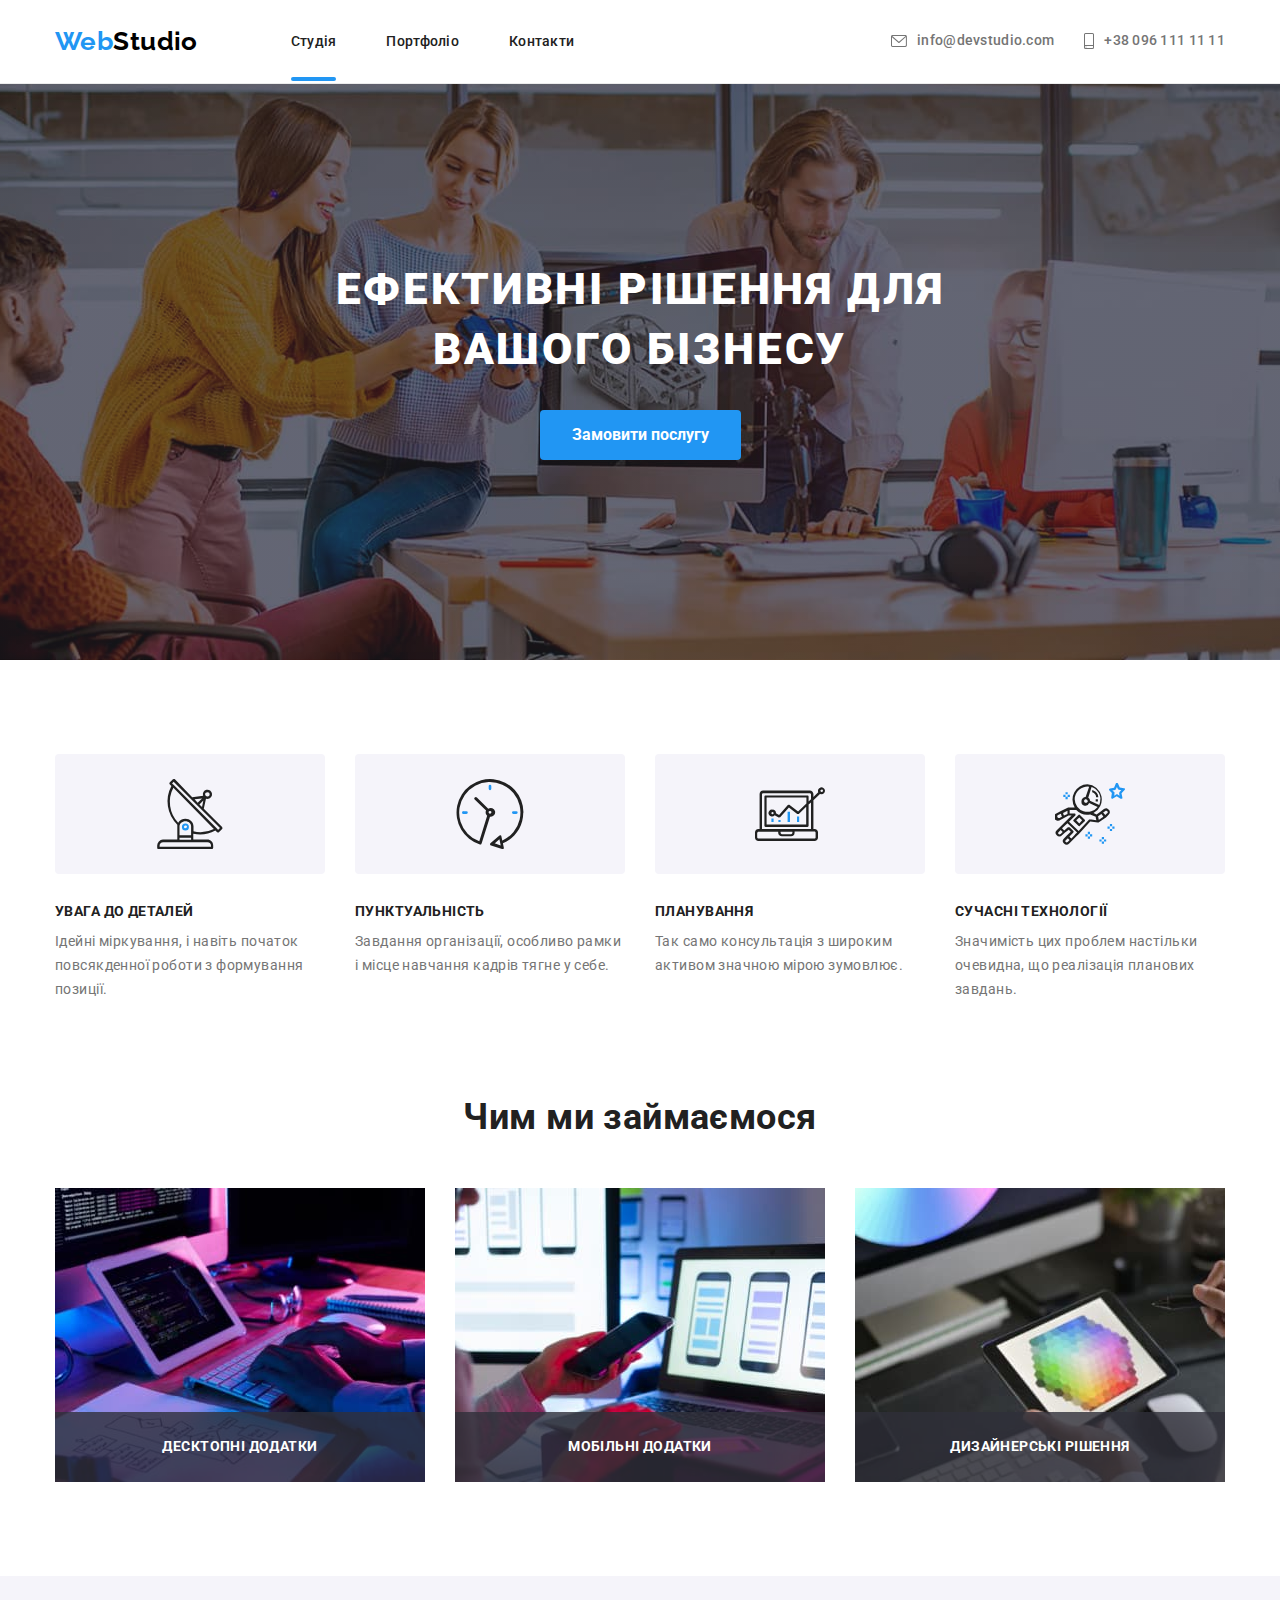
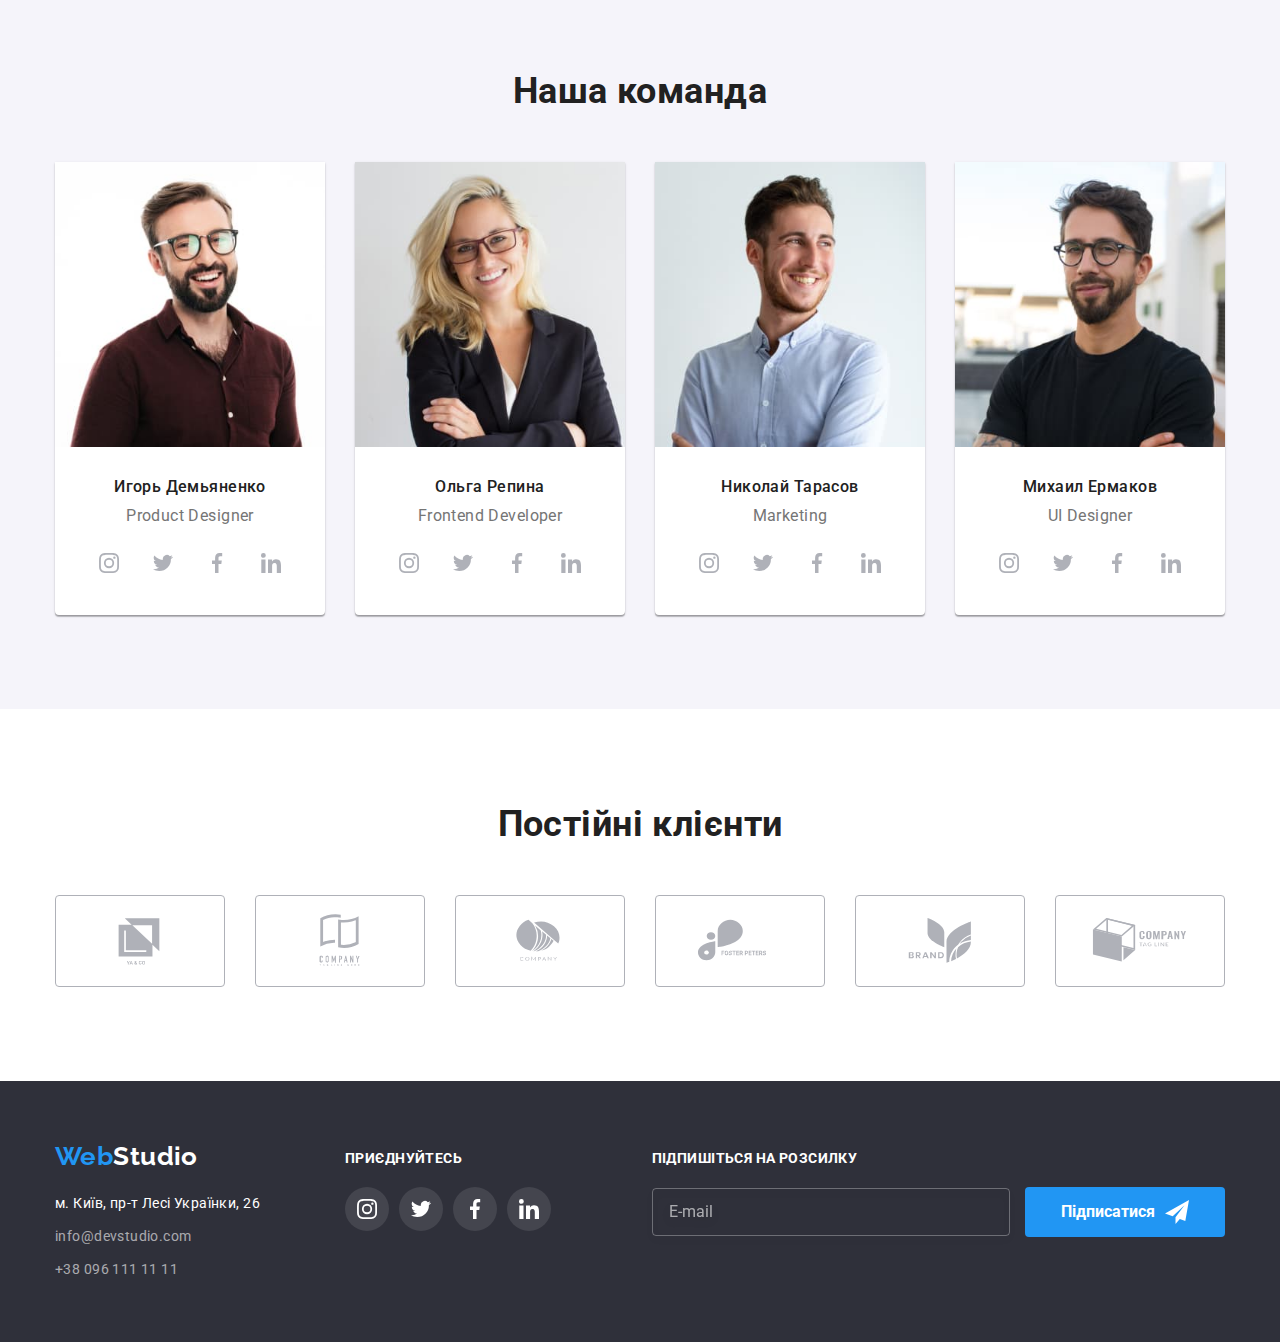
==== commit 44244816: "hover, focus client section" ====
--- a/index.html
+++ b/index.html
@@ -265,15 +265,44 @@
               />
               <source
                 srcset="
-                  ./images/product-designer-370.jpg     370w,
-                  ./images/product-designer-370@2x.jpg  740w,
-                  ./images/product-designer-370@3x.jpg 1110w
+                  ./images/product-designer-270.jpg    270w,
+                  ./images/product-designer-270@2x.jpg 540w,
+                  ./images/product-designer-270@3x.jpg 810w
                 "
                 media="(min-width: 1200px)"
-                sizes="(min-width: 1200px) 370px, 30vw"
+                sizes="(min-width: 1200px) 270px, 30vw"
               />
               <img src="./images/product-designer-450.jpg" alt="Фото Игоря Демьяненко" />
-            </picture>
+            <!-- <picture
+              ><source
+                srcset="
+                  ./images/product-designer-450.jpg    1x,
+                  ./images/product-designer-450@2x.jpg 2x,
+                  ./images/product-designer-450@3x.jpg 3x
+                "
+                media="(max-width: 767px)"
+                sizes="(min-width: 480px) 450px, 100vw"
+              />
+              <source
+                srcset="
+                  ./images/product-designer-354.jpg    1x,
+                  ./images/product-designer-354@2x.jpg 2x,
+                  ./images/product-designer-354@3x.jpg 3x
+                "
+                media="(min-width: 768px)"
+                sizes="(min-width: 768px) 354px, 46vw"
+              />
+              <source
+                srcset="
+                  ./images/product-designer-270.jpg    1x,
+                  ./images/product-designer-270@2x.jpg 2x,
+                  ./images/product-designer-270@3x.jpg 3x
+                "
+                media="(min-width: 1200px)"
+                sizes="(min-width: 1200px) 270px, 26vw"
+              />
+              <img src="./images/product-designer-450.jpg" alt="Фото Игоря Демьяненко" />
+            </picture> -->
             <div class="team-list__holder">
               <h2 class="team-list__title">Игорь Демьяненко</h2>
               <span class="team-list__caption">Product Designer</span>
@@ -334,12 +363,12 @@
               />
               <source
                 srcset="
-                  ./images/frontend-developer-370.jpg     370w,
-                  ./images/frontend-developer-370@2x.jpg  740w,
-                  ./images/frontend-developer-370@3x.jpg 1110w
+                  ./images/frontend-developer-270.jpg    270w,
+                  ./images/frontend-developer-270@2x.jpg 540w,
+                  ./images/frontend-developer-270@3x.jpg 810w
                 "
                 media="(min-width: 1200px)"
-                sizes="(min-width: 1200px) 370px, 30vw"
+                sizes="(min-width: 1200px) 270px, 30vw"
               />
               <img src="./images/frontend-developer-450.jpg" alt="Фото Ольги Репиной" />
             </picture>
@@ -382,8 +411,8 @@
             </div>
           </li>
           <li class="team-list__item">
-            <picture
-              ><source
+            <picture>
+              <source
                 srcset="
                   ./images/marketing-450.jpg     450w,
                   ./images/marketing-450@2x.jpg  900w,
@@ -403,15 +432,17 @@
               />
               <source
                 srcset="
-                  ./images/marketing-370.jpg     370w,
-                  ./images/marketing-370@2x.jpg  740w,
-                  ./images/marketing-370@3x.jpg 1110w
+                  ./images/marketing-270.jpg    270w,
+                  ./images/marketing-270@2x.jpg 540w,
+                  ./images/marketing-270@3x.jpg 810w
                 "
                 media="(min-width: 1200px)"
-                sizes="(min-width: 1200px) 370px, 30vw"
-              />
+                sizes="(min-width: 1200px) 270px, 30vw"
+              />
+
               <img src="./images/marketing-450.jpg" alt="Фото Николая Тарасова" />
             </picture>
+
             <div class="team-list__holder">
               <h2 class="team-list__title">Николай Тарасов</h2>
               <span class="team-list__caption">Marketing</span>
@@ -472,12 +503,12 @@
               />
               <source
                 srcset="
-                  ./images/UI-designer-370.jpg     370w,
-                  ./images/UI-designer-370@2x.jpg  740w,
-                  ./images/UI-designer-370@3x.jpg 1110w
+                  ./images/UI-designer-270.jpg    270w,
+                  ./images/UI-designer-270@2x.jpg 540w,
+                  ./images/UI-designer-270@3x.jpg 810w
                 "
                 media="(min-width: 1200px)"
-                sizes="(min-width: 1200px) 370px, 30vw"
+                sizes="(min-width: 1200px) 270px, 30vw"
               />
               <img src="./images/UI-designer-450.jpg" alt="Фото Михаила Ермакова" />
             </picture>
--- a/css/main.min.css
+++ b/css/main.min.css
@@ -1 +1 @@
-/*! modern-normalize v1.1.0 | MIT License | https://github.com/sindresorhus/modern-normalize */*,::before,::after{box-sizing:border-box}html{line-height:1.15;-webkit-text-size-adjust:100%;-moz-tab-size:4;-o-tab-size:4;tab-size:4}body{margin:0;font-family:system-ui,-apple-system,"Segoe UI",Roboto,Helvetica,Arial,sans-serif,"Apple Color Emoji","Segoe UI Emoji"}hr{height:0;color:inherit}abbr[title]{-webkit-text-decoration:underline dotted;text-decoration:underline dotted}b,strong{font-weight:bolder}code,kbd,samp,pre{font-family:ui-monospace,SFMono-Regular,Consolas,"Liberation Mono",Menlo,monospace;font-size:1em}small{font-size:80%}sub,sup{font-size:75%;line-height:0;position:relative;vertical-align:baseline}sub{bottom:-0.25em}sup{top:-0.5em}table{text-indent:0;border-color:inherit}button,input,optgroup,select,textarea{font-family:inherit;font-size:100%;line-height:1.15;margin:0}button,select{text-transform:none}button,[type=button],[type=reset],[type=submit]{-webkit-appearance:button}::-moz-focus-inner{border-style:none;padding:0}:-moz-focusring{outline:1px dotted ButtonText}:-moz-ui-invalid{box-shadow:none}legend{padding:0}progress{vertical-align:baseline}::-webkit-inner-spin-button,::-webkit-outer-spin-button{height:auto}[type=search]{-webkit-appearance:textfield;outline-offset:-2px}::-webkit-search-decoration{-webkit-appearance:none}::-webkit-file-upload-button{-webkit-appearance:button;font:inherit}summary{display:list-item}body{background-color:#fff;color:#757575;font-family:"Roboto",sans-serif;font-size:14px;letter-spacing:.03em}body .modal-open{overflow:hidden}p,a,ul,h1,h2,h3{margin:0;padding:0}a{text-decoration:none}ul{list-style:none}button{display:inline-block;cursor:pointer}img{display:block;max-width:100%;height:auto}address{font-style:normal}input,textarea{color:inherit;border:1px solid rgba(33,33,33,.2);border-radius:4px;transition:border 250ms cubic-bezier(0.4, 0, 0.2, 1)}input:focus,textarea:focus{outline:none;border:1px solid #2196f3;border-radius:4px}textarea{resize:none}.container{margin-left:auto;margin-right:auto;padding:0 15px}@media screen and (min-width: 480px){.container{width:480px}}@media screen and (min-width: 768px){.container{width:768px}}@media screen and (min-width: 1200px){.container{width:1200px}}.visually-hidden{position:absolute;width:1px;height:1px;margin:-1px;border:0;padding:0;white-space:nowrap;-webkit-clip-path:inset(100%);clip-path:inset(100%);clip:rect(0 0 0 0);overflow:hidden}.title{margin-bottom:30px;color:#212121;font-weight:700;font-size:28px;line-height:1.18;text-align:center}@media screen and (min-width: 1200px){.title{margin-bottom:50px;font-size:36px;line-height:1.17}}.button{padding:6px 22px;min-width:73px;cursor:pointer;color:#000;background-color:#f5f4fa;font-weight:500;font-size:16px;line-height:1.62;text-align:center;border-radius:4px;border:none;transition:background-color 250ms cubic-bezier(0.4, 0, 0.2, 1),box-shadow 250ms cubic-bezier(0.4, 0, 0.2, 1)}.button:hover,.button:focus{background-color:#2196f3;color:#fff;box-shadow:0px 1px 3px rgba(0,0,0,.12),0px 1px 1px rgba(0,0,0,.14),0px 2px 1px rgba(0,0,0,.2)}.button--primary{padding:10px 32px;min-width:200px;min-height:50px;background-color:#2196f3;color:#fff;font-weight:700;font-size:16px;line-height:1.88;transition:background-color 250ms cubic-bezier(0.4, 0, 0.2, 1),color 250ms cubic-bezier(0.4, 0, 0.2, 1)}.button--primary:hover{background-color:#188ce8}.button--footer{display:inline-flex;justify-content:center;align-items:center}.button--footer__icon{margin-left:10px;fill:#fff}.logo{display:inline-block;padding-top:16px;padding-bottom:16px;font-family:"Raleway",sans-serif;font-weight:700;font-size:24px;line-height:1.17}.logo--is-hide{display:none}@media screen and (min-width: 768px){.logo{padding-top:26px;padding-bottom:26px}}@media screen and (min-width: 1200px){.logo{font-size:26px;line-height:1.19}}.logo__item{color:#2196f3}.logo__item--common{color:#000}.logo__item--footer{color:#fff}.logo>.logo__item{transition:color 250ms cubic-bezier(0.4, 0, 0.2, 1)}.logo:hover>.logo__item{color:rgba(33,150,243,.6)}.logo--footer{padding:0;margin-bottom:20px}body{margin-top:60px}body.menu-container--is-open{overflow:hidden}.header{position:fixed;top:0;left:0;width:100%;z-index:5;display:block;border-bottom:1px solid #ececec;background-color:#fff}@media screen and (min-width: 768px){.header{display:flex}}.header__button{fill:#000}@media screen and (max-width: 767px){.header__button{display:inline-flex;justify-self:flex-end;padding:0;margin-left:auto;border:none;background-color:rgba(0,0,0,0)}.header__button--close{display:block;margin-top:10px;margin-right:15px}}@media screen and (min-width: 768px){.header__button{display:none}}.header__button:hover,.header__button:focus{fill:#2196f3}.header__icon--close{display:none}.header__button--is-open .header__icon--close{display:block}.header__button--is-open .header__icon--menu{display:none}.menu-container{display:none}@media screen and (max-width: 767px){.menu-container{position:absolute;top:0;left:0;z-index:3;overflow-y:scroll;margin-top:60px;padding-left:40px;width:100%;min-height:100vh;background-color:#fff}.menu-container--is-open{display:block}}@media screen and (min-width: 768px){.menu-container{display:flex;width:100%}}.main-navigation{display:flex;align-items:center;min-height:60px}@media screen and (max-width: 767px){.main-navigation{justify-content:space-between}.main-navigation__link{font-weight:500;font-size:40px;line-height:1.18;letter-spacing:.02em;color:#000}}@media screen and (min-width: 768px){.main-navigation{min-height:80px}.main-navigation__link{padding:32px 0;font-weight:500;font-size:14px;line-height:1.14;letter-spacing:.02em;color:#212121;transition:color 250ms cubic-bezier(0.4, 0, 0.2, 1)}.main-navigation__link:hover,.main-navigation__link:focus{color:#2196f3}}@media screen and (min-width: 1200px){.main-navigation{min-height:60px}}@media screen and (max-width: 767px){.site-navigation__link--active{color:#2196f3}.site-navigation__item:not(:last-child){margin-bottom:32px}.site-navigation__item:last-child{margin-bottom:clamp(50px,20%,302px)}}@media screen and (min-width: 768px){.site-navigation{display:flex;align-items:center;margin-left:88px}.site-navigation__item:not(:last-child){margin-right:50px}.site-navigation__link{position:relative}.site-navigation__link--active::after{content:"";position:absolute;left:0;bottom:0;display:block;width:100%;height:4px;background-color:#2196f3;border-radius:2px}}@media screen and (min-width: 1200px){.site-navigation{margin-left:93px}}@media screen and (max-width: 767px){.contact-navigation-mobile__link{font-size:34px;color:#2196f3;margin-bottom:32px}.contact-navigation-mobile__item:not(:last-child){margin-bottom:32px}.contact-navigation-mobile__item:last-child{margin-bottom:64px}.contact-navigation-mobile__item:last-child .contact-navigation-mobile__link{font-size:24px;line-height:1.17;color:#757575}}@media screen and (min-width: 768px){.contact-navigation-mobile{display:none}}.mobile-menu-list{display:none}@media screen and (max-width: 767px){.mobile-menu-list{display:flex;margin-bottom:48px}.mobile-menu-list__item{font-weight:500;font-size:18px;line-height:1.22;letter-spacing:.02em;color:#2196f3}.mobile-menu-list__item:not(:last-child){margin-right:10px}.mobile-menu-list__separator{display:inline-block;color:rgba(33,33,33,.2);margin-left:10px}}.contact-navigation{display:none}@media screen and (min-width: 768px)and (max-width: 1199px){.contact-navigation{flex-direction:column;align-items:flex-start}.contact-navigation__item:not(:last-child){margin-bottom:10px}}@media screen and (min-width: 768px){.contact-navigation{display:flex;margin-left:auto}.contact-navigation__item{fill:#757575}.contact-navigation__link{display:flex;align-items:center;justify-content:center;padding:0;color:#757575}.contact-navigation__icon{margin-right:10px;fill:currentColor}}@media screen and (min-width: 1200px){.contact-navigation{display:flex;align-items:center}.contact-navigation__item:not(:last-child){margin-right:30px}}.hero{padding:118px 0;margin-right:auto;margin-left:auto;text-align:center;background-color:#c4c4c4;background-image:linear-gradient(rgba(47, 48, 58, 0.4), rgba(47, 48, 58, 0.4)),url(../images/bgi-mobile.jpg);background-repeat:no-repeat;background-position:center;background-size:cover}@media screen and (min-width: 1200px){.hero{padding:200px 0}}@media(min-device-pixel-ratio: 2),(-webkit-min-device-pixel-ratio: 2),(min-resolution: 192dpi),(min-resolution: 2dppx){.hero{background-image:linear-gradient(rgba(47, 48, 58, 0.4), rgba(47, 48, 58, 0.4)),url(../images/bgi-mobile@2x.jpg)}}@media screen and (min-width: 768px){.hero{background-image:linear-gradient(rgba(47, 48, 58, 0.4), rgba(47, 48, 58, 0.4)),url(../images/bgi-tablet.jpg)}}@media screen and (min-width: 768px)and (min-device-pixel-ratio: 2),screen and (min-width: 768px)and (-webkit-min-device-pixel-ratio: 2),screen and (min-width: 768px)and (min-resolution: 192dpi),screen and (min-width: 768px)and (min-resolution: 2dppx){.hero{background-image:linear-gradient(rgba(47, 48, 58, 0.4), rgba(47, 48, 58, 0.4)),url(../images/bgi-tablet@2x.jpg)}}@media screen and (min-width: 1200px){.hero{background-image:linear-gradient(rgba(47, 48, 58, 0.4), rgba(47, 48, 58, 0.4)),url(../images/bgi.jpg)}}@media screen and (min-width: 1200px)and (min-device-pixel-ratio: 2),screen and (min-width: 1200px)and (-webkit-min-device-pixel-ratio: 2),screen and (min-width: 1200px)and (min-resolution: 192dpi),screen and (min-width: 1200px)and (min-resolution: 2dppx){.hero{background-image:linear-gradient(rgba(47, 48, 58, 0.4), rgba(47, 48, 58, 0.4)),url(../images/bgi@2x.jpg)}}.hero__title{margin-bottom:30px;color:#fff;font-weight:900;font-size:26px;line-height:1.62;letter-spacing:.06em;text-transform:uppercase}@media screen and (min-width: 1200px){.hero__title{font-size:44px;line-height:1.36}}.features{padding-top:60px;padding-bottom:60px}@media screen and (min-width: 1200px){.features{padding-top:94px;padding-bottom:94px}}@media screen and (min-width: 768px){.features-list{display:flex;flex-wrap:wrap}}.features-list__item{max-width:450px}@media screen and (min-width: 768px){.features-list__item{width:calc((100% - 30px)/2)}}@media screen and (min-width: 1200px){.features-list__item{width:calc((100% - 90px)/4)}.features-list__item:not(:last-child){margin-right:30px}}@media screen and (min-width: 480px)and (max-width: 767px){.features-list__item:not(:last-child){margin-bottom:30px}}@media screen and (min-width: 768px)and (max-width: 1199px){.features-list__item:not(:nth-last-child(-n+2)){margin-bottom:30px}.features-list__item:nth-child(odd){margin-right:30px}}.features-list__title{margin-bottom:10px;color:#212121;font-weight:700;font-size:14px;line-height:1.14;text-transform:uppercase}@media screen and (max-width: 767px){.features-list__title{text-align:center}}.features-list__caption{margin-top:0;margin-bottom:0px;font-size:14px;line-height:1.71}.features-list__container{display:flex;justify-content:center;align-items:center;margin-bottom:30px;min-height:120px;background-color:#f5f4fa;border-radius:4px}.occupation{padding-bottom:94px}@media screen and (max-width: 1199px){.occupation{display:none}}.occupation-list{display:flex}.occupation-list__thumb{position:relative}.occupation-list__caption{position:absolute;right:0;left:0;bottom:0;display:flex;justify-content:center;align-items:center;margin:0;height:70px;background:rgba(47,48,58,.8);color:#fff;font-weight:700;line-height:1.14;text-align:center;text-transform:uppercase}.occupation-list__item:not(:last-child){margin-right:30px}.social-list{display:flex;justify-content:center}.social-list__item:not(:last-child){margin-right:10px}.social-list__link{display:flex;align-items:center;justify-content:center;width:44px;height:44px;padding:0;border:none;border-radius:50%;fill:#afb1b8;transition:background-color 250ms cubic-bezier(0.4, 0, 0.2, 1)}.social-list__link:hover,.social-list__linl:focus{fill:#fff;background-color:#2196f3}.social-list__item--footer{border-radius:50%;background-color:rgba(255,255,255,.1)}.social-list__item--footer .social-list__link{fill:#fff}.social-list__item--footer .social-list__link:hover,.social-list__item--footer .social-list__linl:focus{background-color:#2196f3}.team{padding-top:60px;padding-bottom:60px;background-color:#f5f4fa}@media screen and (min-width: 1200px){.team{padding-top:94px;padding-bottom:94px}}@media screen and (min-width: 768px){.team-list{display:flex;justify-content:center;flex-wrap:wrap}}.team-list__item{max-width:450px;text-align:center;background-color:#fff;box-shadow:0px 1px 3px rgba(0,0,0,.12),0px 1px 1px rgba(0,0,0,.14),0px 2px 1px rgba(0,0,0,.2);border-radius:0px 0px 4px 4px}@media screen and (min-width: 768px){.team-list__item{width:calc((100% - 30px)/2)}}@media screen and (min-width: 1200px){.team-list__item{width:calc((100% - 90px)/4)}.team-list__item:not(:last-child){margin-right:30px}}@media screen and (min-width: 480px)and (max-width: 767px){.team-list__item:not(:last-child){margin-bottom:30px}}@media screen and (min-width: 768px)and (max-width: 1199px){.team-list__item:not(:nth-last-child(-n+2)){margin-bottom:30px}.team-list__item:nth-child(odd){margin-right:30px}.team-list__item:last-child{margin-right:auto}}.team-list__title{margin-bottom:10px;color:#212121;font-weight:500;font-size:16px;line-height:1.19}.team-list__caption{display:inline-block;margin-bottom:16px;font-size:16px;line-height:1.19}.team-list__holder{text-align:center;padding-top:30px;padding-bottom:24px}@media screen and (min-width: 1200px){.team-list__holder{padding-top:30px;padding-bottom:30px}}.clients{padding-top:60px;padding-bottom:60px}@media screen and (min-width: 1200px){.clients{padding-top:94px;padding-bottom:94px}}.clients-list{display:flex;flex-wrap:wrap}.clients-list__item{min-height:92px;width:calc((100% - 30px)/2);border:1px solid #afb1b8;border-radius:4px}@media screen and (min-width: 768px){.clients-list__item{width:calc((100% - 60px)/3)}}@media screen and (min-width: 1200px){.clients-list__item{width:calc((100% - 150px)/6)}.clients-list__item:not(:last-child){margin-right:30px}}@media screen and (max-width: 767px){.clients-list__item:not(:nth-last-child(-n+2)){margin-bottom:30px}.clients-list__item:nth-last-child(even){margin-right:30px}}@media screen and (min-width: 768px)and (max-width: 1199px){.clients-list__item:not(:nth-last-child(-n+3)){margin-bottom:30px}.clients-list__item:not(:nth-child(3n)){margin-right:30px}}.clients-list__link{display:flex;justify-content:center;align-items:center;width:100%;height:100%;fill:#afb1b8;transition:border-color 250ms cubic-bezier(0.4, 0, 0.2, 1),fill 250ms cubic-bezier(0.4, 0, 0.2, 1)}.clients-list__item:hover,.clients-list__item:focus,.clients-list__item:hover .clients-list__icon,.clients-list__item:focus .clients-list__icon{outline:none;fill:#2196f3;border-color:#2196f3}.footer{padding-top:60px;padding-bottom:60px;background-color:#2f303a}.footer__title{display:block;margin-bottom:20px;color:#fff;text-transform:uppercase;font-weight:700;font-size:14px;line-height:1.14}@media screen and (min-width: 768px){.container--footer{display:flex;flex-wrap:wrap;justify-content:space-around}}@media screen and (max-width: 1199px){.container--footer{text-align:center}}@media screen and (max-width: 1199px){.address,.join{margin-bottom:60px}}.address{font-size:14px;line-height:1.71}@media screen and (min-width: 1200px){.address{margin-right:85px}}.address__text{margin-bottom:8px;color:#fff}@media screen and (min-width: 1200px){.address__text{margin-bottom:9px}}.address__link{display:block;color:rgba(255,255,255,.6);transition:color 250ms cubic-bezier(0.4, 0, 0.2, 1)}.address__link:not(:last-child){margin-bottom:8px}@media screen and (min-width: 1200px){.address__link:not(:last-child){margin-bottom:9px}}.address__link:hover,.address__link:focus{color:rgba(33,150,243,.6)}@media screen and (min-width: 768px){.join{padding-top:10px}}@media screen and (max-width: 479px){.mailing{max-width:450px}}@media screen and (min-width: 480px)and (max-width: 1199px){.mailing{min-width:450px}}@media screen and (min-width: 1200px){.mailing{margin-left:auto;padding-top:10px;min-width:570px}}.mailing__input{padding:15px 0 15px 16px;min-width:100%;color:#fff;background-color:inherit;border:1px solid rgba(255,255,255,.3);filter:drop-shadow(0px 4px 4px rgba(0, 0, 0, 0.15));border-radius:4px;transition:border 250ms cubic-bezier(0.4, 0, 0.2, 1)}@media screen and (max-width: 1199px){.mailing__input{margin-bottom:20px}}@media screen and (min-width: 1200px){.mailing__input{margin-right:12px;min-width:358px}}.mailing__input::-moz-placeholder{font-weight:400;font-size:16px;line-height:1.25;color:rgba(255,255,255,.6)}.mailing__input:-ms-input-placeholder{font-weight:400;font-size:16px;line-height:1.25;color:rgba(255,255,255,.6)}.mailing__input::placeholder{font-weight:400;font-size:16px;line-height:1.25;color:rgba(255,255,255,.6)}.portfolio{padding-top:60px;padding-bottom:60px}@media screen and (min-width: 1200px){.portfolio{padding-top:94px;padding-bottom:94px}}.filter-list{display:flex}@media screen and (max-width: 767px){.filter-list{flex-wrap:wrap;margin-bottom:40px}.filter-list__item:not(:nth-last-child(-n+2)){margin-bottom:15px}}@media screen and (min-width: 768px){.filter-list{justify-content:center;margin-bottom:30px}}@media screen and (min-width: 1200px){.filter-list{margin-bottom:50px}}.filter-list__item:not(:last-child){margin-right:8px}@media screen and (min-width: 768px){.portfolio-list{display:flex;justify-content:center;flex-wrap:wrap}}.portfolio-list__item{max-width:450px;border:1px solid #eee;transition:box-shadow 250ms cubic-bezier(0.4, 0, 0.2, 1)}@media screen and (min-width: 768px){.portfolio-list__item{width:calc((100% - 30px)/2)}}@media screen and (min-width: 1200px){.portfolio-list__item{width:calc((100% - 60px)/3)}.portfolio-list__item:not(:nth-child(3n)){margin-right:30px}.portfolio-list__item:not(:nth-last-child(-n+3)){margin-bottom:30px}}@media screen and (min-width: 480px)and (max-width: 767px){.portfolio-list__item:not(:last-child){margin-bottom:30px}}@media screen and (min-width: 768px)and (max-width: 1199px){.portfolio-list__item:not(:nth-last-child(1)){margin-bottom:30px}.portfolio-list__item:nth-child(odd){margin-right:30px}.portfolio-list__item:last-child{margin-right:auto}}.portfolio-list__item:hover,.portfolio-list__item:focus{box-shadow:0px 1px 3px rgba(0,0,0,.12),0px 1px 1px rgba(0,0,0,.14),0px 2px 1px rgba(0,0,0,.2)}.portfolio-list__caption{padding:20px 24px}.portfolio-list__title{margin-bottom:4px;color:#212121;font-size:18px;line-height:2;letter-spacing:.06em}.portfolio-list__theme{color:#757575;font-size:16px;line-height:1.88;letter-spacing:.03em}.portfolio-list__link{position:relative}.portfolio-list__thumb{position:relative;overflow:hidden}.portfolio-list__overlay{position:absolute;top:0;left:0;width:100%;height:100%;background-color:rgba(33,150,243,.9);transform:translateY(100%);transition:transform 250ms cubic-bezier(0.4, 0, 0.2, 1)}.portfolio-list__link:hover .portfolio-list__overlay,.portfolio-list__link:focus .portfolio-list__overlay{transform:translateY(0)}.portfolio-list__text{position:absolute;top:50%;left:50%;display:flex;justify-content:center;align-items:center;width:322px;height:100%;font-size:18px;line-height:1.56;color:#fff;transform:translate(-50%, -50%)}.backdrop{position:fixed;top:0;left:0;width:100%;height:100%;background-color:rgba(0,0,0,.2);z-index:5;opacity:1;transition:opacity 250ms cubic-bezier(0.4, 0, 0.2, 1)}.backdrop--is-hidden{opacity:0;pointer-events:none}.modal{position:absolute;top:50%;left:50%;transform:translate(-50%, -50%);padding-bottom:40px;max-height:609px;max-width:450px;height:100%;width:100%;overflow-y:auto;opacity:1;background-color:#fff;box-shadow:0px 1px 3px rgba(0,0,0,.12),0px 1px 1px rgba(0,0,0,.14),0px 2px 1px rgba(0,0,0,.2);border-radius:4px}@media screen and (min-width: 1200px){.modal{max-height:581px;max-width:528px}}.modal__conteiner{display:flex;justify-content:flex-end}.modal__button{display:flex;align-items:center;width:30px;height:30px;margin:8px;background-color:#fff;border:1px solid rgba(0,0,0,.1);border-radius:50%}.modal__button :hover,.modal__button :focus{fill:#2196f3}.form{display:flex;flex-direction:column;margin:0 40px}.form__title{margin-bottom:12px;font-weight:700;font-size:20px;line-height:1.15;text-align:center;color:#212121}.form__item{position:relative;display:flex;flex-direction:column}.form__item:not(:nth-last-child(-n+3)){margin-bottom:10px}.form__item:nth-last-child(3){margin-bottom:20px}.form__item:nth-last-child(2){margin-bottom:30px}.form__item:nth-last-child(1){margin:0 auto}.form__input{padding:12px 12px 12px 42px;width:100%;height:40px}.form__container{position:relative}.form__icon{position:absolute;left:12px;top:0;transform:translateY(60%);transition:fill 250ms cubic-bezier(0.4, 0, 0.2, 1)}.form__input:focus+.form__icon{fill:#2196f3}.form__label{margin-bottom:4px;font-size:12px;line-height:1.17;letter-spacing:.01em}.form__textarea{min-height:120px;padding:12px 16px}.form__textarea::-moz-placeholder{font-size:14px;line-height:1.14;color:rgba(117,117,117,.5)}.form__textarea:-ms-input-placeholder{font-size:14px;line-height:1.14;color:rgba(117,117,117,.5)}.form__textarea::placeholder{font-size:14px;line-height:1.14;color:rgba(117,117,117,.5)}.form__item--checkbox{display:flex;flex-direction:row;justify-content:center;align-items:center}.form__label--checkbox{display:inline-block;margin-left:8px;margin-bottom:0;letter-spacing:.03em}@media screen and (min-width: 1200px){.form__label--checkbox{font-size:14px;line-height:1.71}}.form__link{-webkit-text-decoration-line:underline;text-decoration-line:underline;color:#2196f3}.form__checkbox{-webkit-appearance:none;-moz-appearance:none;appearance:none;position:absolute}.form__icon--checkbox{display:inline-block;width:16px;height:15px;background-color:inherit;border:2px solid #212121;border-radius:2px;transition:border-color 250ms cubic-bezier(0.4, 0, 0.2, 1),background-color 250ms cubic-bezier(0.4, 0, 0.2, 1)}.form__checkbox:checked+.form__icon--checkbox{background-color:#2196f3;background-image:url(../images/icon-check.svg);background-size:contain;background-origin:border-box;border-color:rgba(0,0,0,0)}/*# sourceMappingURL=main.min.css.map */+/*! modern-normalize v1.1.0 | MIT License | https://github.com/sindresorhus/modern-normalize */*,::before,::after{box-sizing:border-box}html{line-height:1.15;-webkit-text-size-adjust:100%;-moz-tab-size:4;-o-tab-size:4;tab-size:4}body{margin:0;font-family:system-ui,-apple-system,"Segoe UI",Roboto,Helvetica,Arial,sans-serif,"Apple Color Emoji","Segoe UI Emoji"}hr{height:0;color:inherit}abbr[title]{-webkit-text-decoration:underline dotted;text-decoration:underline dotted}b,strong{font-weight:bolder}code,kbd,samp,pre{font-family:ui-monospace,SFMono-Regular,Consolas,"Liberation Mono",Menlo,monospace;font-size:1em}small{font-size:80%}sub,sup{font-size:75%;line-height:0;position:relative;vertical-align:baseline}sub{bottom:-0.25em}sup{top:-0.5em}table{text-indent:0;border-color:inherit}button,input,optgroup,select,textarea{font-family:inherit;font-size:100%;line-height:1.15;margin:0}button,select{text-transform:none}button,[type=button],[type=reset],[type=submit]{-webkit-appearance:button}::-moz-focus-inner{border-style:none;padding:0}:-moz-focusring{outline:1px dotted ButtonText}:-moz-ui-invalid{box-shadow:none}legend{padding:0}progress{vertical-align:baseline}::-webkit-inner-spin-button,::-webkit-outer-spin-button{height:auto}[type=search]{-webkit-appearance:textfield;outline-offset:-2px}::-webkit-search-decoration{-webkit-appearance:none}::-webkit-file-upload-button{-webkit-appearance:button;font:inherit}summary{display:list-item}body{background-color:#fff;color:#757575;font-family:"Roboto",sans-serif;font-size:14px;letter-spacing:.03em;margin-top:60px}body .modal-open{overflow:hidden}body.menu-container--is-open{overflow:hidden}p,a,ul,h1,h2,h3{margin:0;padding:0}a{text-decoration:none}ul{list-style:none}button{display:inline-block;cursor:pointer}img{display:block;max-width:100%;height:auto}address{font-style:normal}input,textarea{color:inherit;border:1px solid rgba(33,33,33,.2);border-radius:4px;transition:border 250ms cubic-bezier(0.4, 0, 0.2, 1)}input:focus,textarea:focus{outline:none;border:1px solid #2196f3;border-radius:4px}textarea{resize:none}.container{margin-left:auto;margin-right:auto;padding:0 15px}@media screen and (min-width: 480px){.container{width:480px}}@media screen and (min-width: 768px){.container{width:768px}}@media screen and (min-width: 1200px){.container{width:1200px}}.visually-hidden{position:absolute;width:1px;height:1px;margin:-1px;border:0;padding:0;white-space:nowrap;-webkit-clip-path:inset(100%);clip-path:inset(100%);clip:rect(0 0 0 0);overflow:hidden}.title{margin-bottom:30px;color:#212121;font-weight:700;font-size:28px;line-height:1.18;text-align:center}@media screen and (min-width: 1200px){.title{margin-bottom:50px;font-size:36px;line-height:1.17}}.button{padding:6px 22px;min-width:73px;cursor:pointer;color:#000;background-color:#f5f4fa;font-weight:500;font-size:16px;line-height:1.62;text-align:center;border-radius:4px;border:none;transition:background-color 250ms cubic-bezier(0.4, 0, 0.2, 1),box-shadow 250ms cubic-bezier(0.4, 0, 0.2, 1)}.button:hover,.button:focus{background-color:#2196f3;color:#fff;box-shadow:0px 1px 3px rgba(0,0,0,.12),0px 1px 1px rgba(0,0,0,.14),0px 2px 1px rgba(0,0,0,.2)}.button--primary{padding:10px 32px;min-width:200px;min-height:50px;background-color:#2196f3;color:#fff;font-weight:700;font-size:16px;line-height:1.88;transition:background-color 250ms cubic-bezier(0.4, 0, 0.2, 1),color 250ms cubic-bezier(0.4, 0, 0.2, 1)}.button--primary:hover{background-color:#188ce8}.button--footer{display:inline-flex;justify-content:center;align-items:center}.button--footer__icon{margin-left:10px;fill:#fff}.logo{display:inline-block;padding-top:16px;padding-bottom:16px;font-family:"Raleway",sans-serif;font-weight:700;font-size:24px;line-height:1.17}.logo--is-hide{display:none}@media screen and (min-width: 768px){.logo{padding-top:26px;padding-bottom:26px}}@media screen and (min-width: 1200px){.logo{font-size:26px;line-height:1.19}}.logo__item{color:#2196f3}.logo__item--common{color:#000}.logo__item--footer{color:#fff}.logo>.logo__item{transition:color 250ms cubic-bezier(0.4, 0, 0.2, 1)}.logo:hover>.logo__item{color:rgba(33,150,243,.6)}.logo--footer{padding:0;margin-bottom:20px}.header{position:fixed;top:0;left:0;width:100%;z-index:5;display:block;border-bottom:1px solid #ececec;background-color:#fff}@media screen and (min-width: 768px){.header{display:flex}}.header__button{fill:#000}@media screen and (max-width: 767px){.header__button{display:inline-flex;justify-self:flex-end;padding:0;margin-left:auto;border:none;background-color:rgba(0,0,0,0)}.header__button--close{display:block;margin-top:10px;margin-right:15px}}@media screen and (min-width: 768px){.header__button{display:none}}.header__button:hover,.header__button:focus{fill:#2196f3}.header__icon--close{display:none}.header__button--is-open .header__icon--close{display:block}.header__button--is-open .header__icon--menu{display:none}.menu-container{display:none}@media screen and (max-width: 767px){.menu-container{position:absolute;top:0;left:0;z-index:3;overflow-y:scroll;margin-top:60px;padding-left:40px;width:100%;min-height:95vh;background-color:#fff}.menu-container--is-open{display:flex;flex-direction:column;justify-content:space-between}}@media screen and (min-width: 768px){.menu-container{display:flex;width:100%}}.main-navigation{display:flex;align-items:center;min-height:60px}@media screen and (max-width: 767px){.main-navigation{justify-content:space-between}.main-navigation__link{font-weight:500;font-size:40px;line-height:1.18;letter-spacing:.02em;color:#000}}@media screen and (min-width: 768px){.main-navigation{min-height:80px}.main-navigation__link{padding:32px 0;font-weight:500;font-size:14px;line-height:1.14;letter-spacing:.02em;color:#212121;transition:color 250ms cubic-bezier(0.4, 0, 0.2, 1)}.main-navigation__link:hover,.main-navigation__link:focus{color:#2196f3}}@media screen and (min-width: 1200px){.main-navigation{min-height:60px}}@media screen and (max-width: 767px){.site-navigation__link--active{color:#2196f3}.site-navigation__item:not(:last-child){margin-bottom:32px}.site-navigation__item:last-child{margin-bottom:auto}}@media screen and (min-width: 768px){.site-navigation{display:flex;align-items:center;margin-left:88px;margin-right:auto}.site-navigation__item:not(:last-child){margin-right:50px}.site-navigation__link{position:relative}.site-navigation__link--active::after{content:"";position:absolute;left:0;bottom:0;display:block;width:100%;height:4px;background-color:#2196f3;border-radius:2px}}@media screen and (min-width: 1200px){.site-navigation{margin-left:93px}}@media screen and (max-width: 767px){.contact-navigation-mobile__link{font-size:34px;color:#2196f3;margin-bottom:32px}.contact-navigation-mobile__item:not(:last-child){margin-bottom:32px}.contact-navigation-mobile__item:last-child{margin-bottom:64px}.contact-navigation-mobile__item:last-child .contact-navigation-mobile__link{font-size:24px;line-height:1.17;color:#757575}}@media screen and (min-width: 768px){.contact-navigation-mobile{display:none}}.mobile-menu-list{display:none}@media screen and (max-width: 767px){.mobile-menu-list{display:flex;margin-bottom:48px}.mobile-menu-list__item{font-weight:500;font-size:18px;line-height:1.22;letter-spacing:.02em;color:#2196f3}.mobile-menu-list__item:not(:last-child){margin-right:10px}.mobile-menu-list__separator{display:inline-block;color:rgba(33,33,33,.2);margin-left:10px}}.contact-navigation{display:none}@media screen and (min-width: 768px)and (max-width: 1199px){.contact-navigation{flex-direction:column;align-items:flex-start}.contact-navigation__item:not(:last-child){margin-bottom:10px}}@media screen and (min-width: 768px){.contact-navigation{display:flex;margin-left:auto}.contact-navigation__item{fill:#757575}.contact-navigation__link{display:flex;align-items:center;justify-content:center;padding:0;color:#757575}.contact-navigation__icon{margin-right:10px;fill:currentColor}}@media screen and (min-width: 1200px){.contact-navigation{display:flex;align-items:center}.contact-navigation__item:not(:last-child){margin-right:30px}}.hero{padding:118px 0;margin-right:auto;margin-left:auto;text-align:center;background-color:#c4c4c4;background-image:linear-gradient(rgba(47, 48, 58, 0.4), rgba(47, 48, 58, 0.4)),url(../images/bgi-mobile.jpg);background-repeat:no-repeat;background-position:center;background-size:cover}@media screen and (min-width: 1200px){.hero{padding:200px 0}}@media(min-device-pixel-ratio: 2),(-webkit-min-device-pixel-ratio: 2),(min-resolution: 192dpi),(min-resolution: 2dppx){.hero{background-image:linear-gradient(rgba(47, 48, 58, 0.4), rgba(47, 48, 58, 0.4)),url(../images/bgi-mobile@2x.jpg)}}@media screen and (min-width: 768px){.hero{background-image:linear-gradient(rgba(47, 48, 58, 0.4), rgba(47, 48, 58, 0.4)),url(../images/bgi-tablet.jpg)}}@media screen and (min-width: 768px)and (min-device-pixel-ratio: 2),screen and (min-width: 768px)and (-webkit-min-device-pixel-ratio: 2),screen and (min-width: 768px)and (min-resolution: 192dpi),screen and (min-width: 768px)and (min-resolution: 2dppx){.hero{background-image:linear-gradient(rgba(47, 48, 58, 0.4), rgba(47, 48, 58, 0.4)),url(../images/bgi-tablet@2x.jpg)}}@media screen and (min-width: 1200px){.hero{background-image:linear-gradient(rgba(47, 48, 58, 0.4), rgba(47, 48, 58, 0.4)),url(../images/bgi.jpg)}}@media screen and (min-width: 1200px)and (min-device-pixel-ratio: 2),screen and (min-width: 1200px)and (-webkit-min-device-pixel-ratio: 2),screen and (min-width: 1200px)and (min-resolution: 192dpi),screen and (min-width: 1200px)and (min-resolution: 2dppx){.hero{background-image:linear-gradient(rgba(47, 48, 58, 0.4), rgba(47, 48, 58, 0.4)),url(../images/bgi@2x.jpg)}}.hero__title{margin-bottom:30px;color:#fff;font-weight:900;font-size:26px;line-height:1.62;letter-spacing:.06em;text-transform:uppercase}@media screen and (min-width: 1200px){.hero__title{font-size:44px;line-height:1.36}}.features{padding-top:60px;padding-bottom:60px}@media screen and (min-width: 1200px){.features{padding-top:94px;padding-bottom:94px}}@media screen and (min-width: 768px){.features-list{display:flex;flex-wrap:wrap}}.features-list__item{max-width:450px}@media screen and (min-width: 768px){.features-list__item{width:calc((100% - 30px)/2)}}@media screen and (min-width: 1200px){.features-list__item{width:calc((100% - 90px)/4)}.features-list__item:not(:last-child){margin-right:30px}}@media screen and (min-width: 480px)and (max-width: 767px){.features-list__item:not(:last-child){margin-bottom:30px}}@media screen and (min-width: 768px)and (max-width: 1199px){.features-list__item:not(:nth-last-child(-n+2)){margin-bottom:30px}.features-list__item:nth-child(odd){margin-right:30px}}.features-list__title{margin-bottom:10px;color:#212121;font-weight:700;font-size:14px;line-height:1.14;text-transform:uppercase}@media screen and (max-width: 767px){.features-list__title{text-align:center}}.features-list__caption{margin-top:0;margin-bottom:0px;font-size:14px;line-height:1.71}.features-list__container{display:flex;justify-content:center;align-items:center;margin-bottom:30px;min-height:120px;background-color:#f5f4fa;border-radius:4px}.occupation{padding-bottom:94px}@media screen and (max-width: 1199px){.occupation{display:none}}.occupation-list{display:flex}.occupation-list__thumb{position:relative}.occupation-list__caption{position:absolute;right:0;left:0;bottom:0;display:flex;justify-content:center;align-items:center;margin:0;height:70px;background:rgba(47,48,58,.8);color:#fff;font-weight:700;line-height:1.14;text-align:center;text-transform:uppercase}.occupation-list__item:not(:last-child){margin-right:30px}.social-list{display:flex;justify-content:center}.social-list__item:not(:last-child){margin-right:10px}.social-list__link{display:flex;align-items:center;justify-content:center;width:44px;height:44px;padding:0;border:none;border-radius:50%;fill:#afb1b8;transition:background-color 250ms cubic-bezier(0.4, 0, 0.2, 1)}.social-list__link:hover,.social-list__link:focus{fill:#fff;background-color:#2196f3;outline:none}.social-list__item--footer{border-radius:50%;background-color:rgba(255,255,255,.1)}.social-list__item--footer .social-list__link{fill:#fff}.social-list__item--footer .social-list__link:hover,.social-list__item--footer .social-list__linl:focus{background-color:#2196f3}.team{padding-top:60px;padding-bottom:60px;background-color:#f5f4fa}@media screen and (min-width: 1200px){.team{padding-top:94px;padding-bottom:94px}}@media screen and (min-width: 768px){.team-list{display:flex;justify-content:center;flex-wrap:wrap}}.team-list__item{max-width:450px;min-height:428px;text-align:center;background-color:#fff;box-shadow:0px 1px 3px rgba(0,0,0,.12),0px 1px 1px rgba(0,0,0,.14),0px 2px 1px rgba(0,0,0,.2);border-radius:0px 0px 4px 4px}@media screen and (min-width: 768px){.team-list__item{width:calc((100% - 30px)/2)}}@media screen and (min-width: 1200px){.team-list__item{width:calc((100% - 90px)/4)}.team-list__item:not(:last-child){margin-right:30px}}@media screen and (min-width: 480px)and (max-width: 767px){.team-list__item:not(:last-child){margin-bottom:30px}}@media screen and (min-width: 768px)and (max-width: 1199px){.team-list__item:not(:nth-last-child(-n+2)){margin-bottom:30px}.team-list__item:nth-child(odd){margin-right:30px}.team-list__item:last-child{margin-right:auto}}.team-list__title{margin-bottom:10px;color:#212121;font-weight:500;font-size:16px;line-height:1.19}.team-list__caption{display:inline-block;margin-bottom:16px;font-size:16px;line-height:1.19}.team-list__holder{text-align:center;padding-top:30px;padding-bottom:24px}@media screen and (min-width: 1200px){.team-list__holder{padding-top:30px;padding-bottom:30px}}.clients{padding-top:60px;padding-bottom:60px}@media screen and (min-width: 1200px){.clients{padding-top:94px;padding-bottom:94px}}.clients-list{display:flex;flex-wrap:wrap}.clients-list__item{min-height:92px;width:calc((100% - 30px)/2);border:1px solid #afb1b8;border-radius:4px}@media screen and (min-width: 768px){.clients-list__item{width:calc((100% - 60px)/3)}}@media screen and (min-width: 1200px){.clients-list__item{width:calc((100% - 150px)/6)}.clients-list__item:not(:last-child){margin-right:30px}}@media screen and (max-width: 767px){.clients-list__item:not(:nth-last-child(-n+2)){margin-bottom:30px}.clients-list__item:nth-last-child(even){margin-right:30px}}@media screen and (min-width: 768px)and (max-width: 1199px){.clients-list__item:not(:nth-last-child(-n+3)){margin-bottom:30px}.clients-list__item:not(:nth-child(3n)){margin-right:30px}}.clients-list__link{display:flex;justify-content:center;align-items:center;width:100%;height:100%;fill:#afb1b8;transition:border-color 250ms cubic-bezier(0.4, 0, 0.2, 1),fill 250ms cubic-bezier(0.4, 0, 0.2, 1)}.clients-list__link:hover,.clients-list__link:focus{outline:none;border:1px solid #2196f3}.clients-list__link:hover .clients-list__icon,.clients-list__link:focus .clients-list__icon{fill:#2196f3}.footer{padding-top:60px;padding-bottom:60px;background-color:#2f303a}.footer__title{display:block;margin-bottom:20px;color:#fff;text-transform:uppercase;font-weight:700;font-size:14px;line-height:1.14}@media screen and (min-width: 768px){.container--footer{display:flex;flex-wrap:wrap;justify-content:space-around}}@media screen and (max-width: 1199px){.container--footer{text-align:center}}@media screen and (max-width: 1199px){.address,.join{margin-bottom:60px}}.address{font-size:14px;line-height:1.71}@media screen and (min-width: 1200px){.address{margin-right:85px}}.address__text{margin-bottom:8px;color:#fff}@media screen and (min-width: 1200px){.address__text{margin-bottom:9px}}.address__link{display:block;color:rgba(255,255,255,.6);transition:color 250ms cubic-bezier(0.4, 0, 0.2, 1)}.address__link:not(:last-child){margin-bottom:8px}@media screen and (min-width: 1200px){.address__link:not(:last-child){margin-bottom:9px}}.address__link:hover,.address__link:focus{color:rgba(33,150,243,.6)}@media screen and (min-width: 768px){.join{padding-top:10px}}@media screen and (max-width: 479px){.mailing{max-width:450px}}@media screen and (min-width: 480px)and (max-width: 1199px){.mailing{min-width:450px}}@media screen and (min-width: 1200px){.mailing{margin-left:auto;padding-top:10px;min-width:570px}}.mailing__input{padding:15px 0 15px 16px;min-width:100%;color:#fff;background-color:inherit;border:1px solid rgba(255,255,255,.3);filter:drop-shadow(0px 4px 4px rgba(0, 0, 0, 0.15));border-radius:4px;transition:border 250ms cubic-bezier(0.4, 0, 0.2, 1)}@media screen and (max-width: 1199px){.mailing__input{margin-bottom:20px}}@media screen and (min-width: 1200px){.mailing__input{margin-right:12px;min-width:358px}}.mailing__input::-moz-placeholder{font-weight:400;font-size:16px;line-height:1.25;color:rgba(255,255,255,.6)}.mailing__input:-ms-input-placeholder{font-weight:400;font-size:16px;line-height:1.25;color:rgba(255,255,255,.6)}.mailing__input::placeholder{font-weight:400;font-size:16px;line-height:1.25;color:rgba(255,255,255,.6)}.portfolio{padding-top:60px;padding-bottom:60px}@media screen and (min-width: 1200px){.portfolio{padding-top:94px;padding-bottom:94px}}.filter-list{display:flex}@media screen and (max-width: 767px){.filter-list{flex-wrap:wrap;margin-bottom:40px}.filter-list__item:not(:nth-last-child(-n+2)){margin-bottom:15px}}@media screen and (min-width: 768px){.filter-list{justify-content:center;margin-bottom:30px}}@media screen and (min-width: 1200px){.filter-list{margin-bottom:50px}}.filter-list__item:not(:last-child){margin-right:8px}@media screen and (min-width: 768px){.portfolio-list{display:flex;justify-content:center;flex-wrap:wrap}}.portfolio-list__item{max-width:450px;border:1px solid #eee;transition:box-shadow 250ms cubic-bezier(0.4, 0, 0.2, 1)}@media screen and (min-width: 768px){.portfolio-list__item{width:calc((100% - 30px)/2)}}@media screen and (min-width: 1200px){.portfolio-list__item{width:calc((100% - 60px)/3)}.portfolio-list__item:not(:nth-child(3n)){margin-right:30px}.portfolio-list__item:not(:nth-last-child(-n+3)){margin-bottom:30px}}@media screen and (min-width: 480px)and (max-width: 767px){.portfolio-list__item:not(:last-child){margin-bottom:30px}}@media screen and (min-width: 768px)and (max-width: 1199px){.portfolio-list__item:not(:nth-last-child(1)){margin-bottom:30px}.portfolio-list__item:nth-child(odd){margin-right:30px}.portfolio-list__item:last-child{margin-right:auto}}.portfolio-list__item:hover,.portfolio-list__item:focus{box-shadow:0px 1px 3px rgba(0,0,0,.12),0px 1px 1px rgba(0,0,0,.14),0px 2px 1px rgba(0,0,0,.2)}.portfolio-list__caption{padding:20px 24px}.portfolio-list__title{margin-bottom:4px;color:#212121;font-size:18px;line-height:2;letter-spacing:.06em}.portfolio-list__theme{color:#757575;font-size:16px;line-height:1.88;letter-spacing:.03em}.portfolio-list__link{position:relative}.portfolio-list__thumb{position:relative;overflow:hidden}.portfolio-list__overlay{position:absolute;top:0;left:0;width:100%;height:100%;background-color:rgba(33,150,243,.9);transform:translateY(100%);transition:transform 250ms cubic-bezier(0.4, 0, 0.2, 1)}.portfolio-list__link:hover .portfolio-list__overlay,.portfolio-list__link:focus .portfolio-list__overlay{transform:translateY(0)}.portfolio-list__text{position:absolute;top:50%;left:50%;display:flex;justify-content:center;align-items:center;width:322px;height:100%;font-size:18px;line-height:1.56;color:#fff;transform:translate(-50%, -50%)}.backdrop{position:fixed;top:0;left:0;width:100%;height:100%;background-color:rgba(0,0,0,.2);z-index:5;opacity:1;transition:opacity 250ms cubic-bezier(0.4, 0, 0.2, 1)}.backdrop--is-hidden{opacity:0;pointer-events:none}.modal{position:absolute;top:50%;left:50%;transform:translate(-50%, -50%);padding-bottom:40px;max-height:609px;max-width:450px;height:100%;width:100%;overflow-y:auto;opacity:1;background-color:#fff;box-shadow:0px 1px 3px rgba(0,0,0,.12),0px 1px 1px rgba(0,0,0,.14),0px 2px 1px rgba(0,0,0,.2);border-radius:4px}@media screen and (min-width: 1200px){.modal{max-height:581px;max-width:528px}}.modal__conteiner{display:flex;justify-content:flex-end}.modal__button{display:flex;align-items:center;width:30px;height:30px;margin:8px;background-color:#fff;border:1px solid rgba(0,0,0,.1);border-radius:50%}.modal__button :hover,.modal__button :focus{fill:#2196f3}.form{display:flex;flex-direction:column;margin:0 40px}.form__title{margin-bottom:12px;font-weight:700;font-size:20px;line-height:1.15;text-align:center;color:#212121}.form__item{position:relative;display:flex;flex-direction:column}.form__item:not(:nth-last-child(-n+3)){margin-bottom:10px}.form__item:nth-last-child(3){margin-bottom:20px}.form__item:nth-last-child(2){margin-bottom:30px}.form__item:nth-last-child(1){margin:0 auto}.form__input{padding:12px 12px 12px 42px;width:100%;height:40px}.form__container{position:relative}.form__icon{position:absolute;left:12px;top:0;transform:translateY(60%);transition:fill 250ms cubic-bezier(0.4, 0, 0.2, 1)}.form__input:focus+.form__icon{fill:#2196f3}.form__label{margin-bottom:4px;font-size:12px;line-height:1.17;letter-spacing:.01em}.form__textarea{min-height:120px;padding:12px 16px}.form__textarea::-moz-placeholder{font-size:14px;line-height:1.14;color:rgba(117,117,117,.5)}.form__textarea:-ms-input-placeholder{font-size:14px;line-height:1.14;color:rgba(117,117,117,.5)}.form__textarea::placeholder{font-size:14px;line-height:1.14;color:rgba(117,117,117,.5)}.form__item--checkbox{display:flex;flex-direction:row;justify-content:center;align-items:center}.form__label--checkbox{display:inline-block;margin-left:8px;margin-bottom:0;letter-spacing:.03em}@media screen and (min-width: 1200px){.form__label--checkbox{font-size:14px;line-height:1.71}}.form__link{-webkit-text-decoration-line:underline;text-decoration-line:underline;color:#2196f3}.form__checkbox{-webkit-appearance:none;-moz-appearance:none;appearance:none;position:absolute}.form__icon--checkbox{display:inline-block;width:16px;height:15px;background-color:inherit;border:2px solid #212121;border-radius:2px;transition:border-color 250ms cubic-bezier(0.4, 0, 0.2, 1),background-color 250ms cubic-bezier(0.4, 0, 0.2, 1)}.form__checkbox:checked+.form__icon--checkbox{background-color:#2196f3;background-image:url(../images/icon-check.svg);background-size:contain;background-origin:border-box;border-color:rgba(0,0,0,0)}/*# sourceMappingURL=main.min.css.map */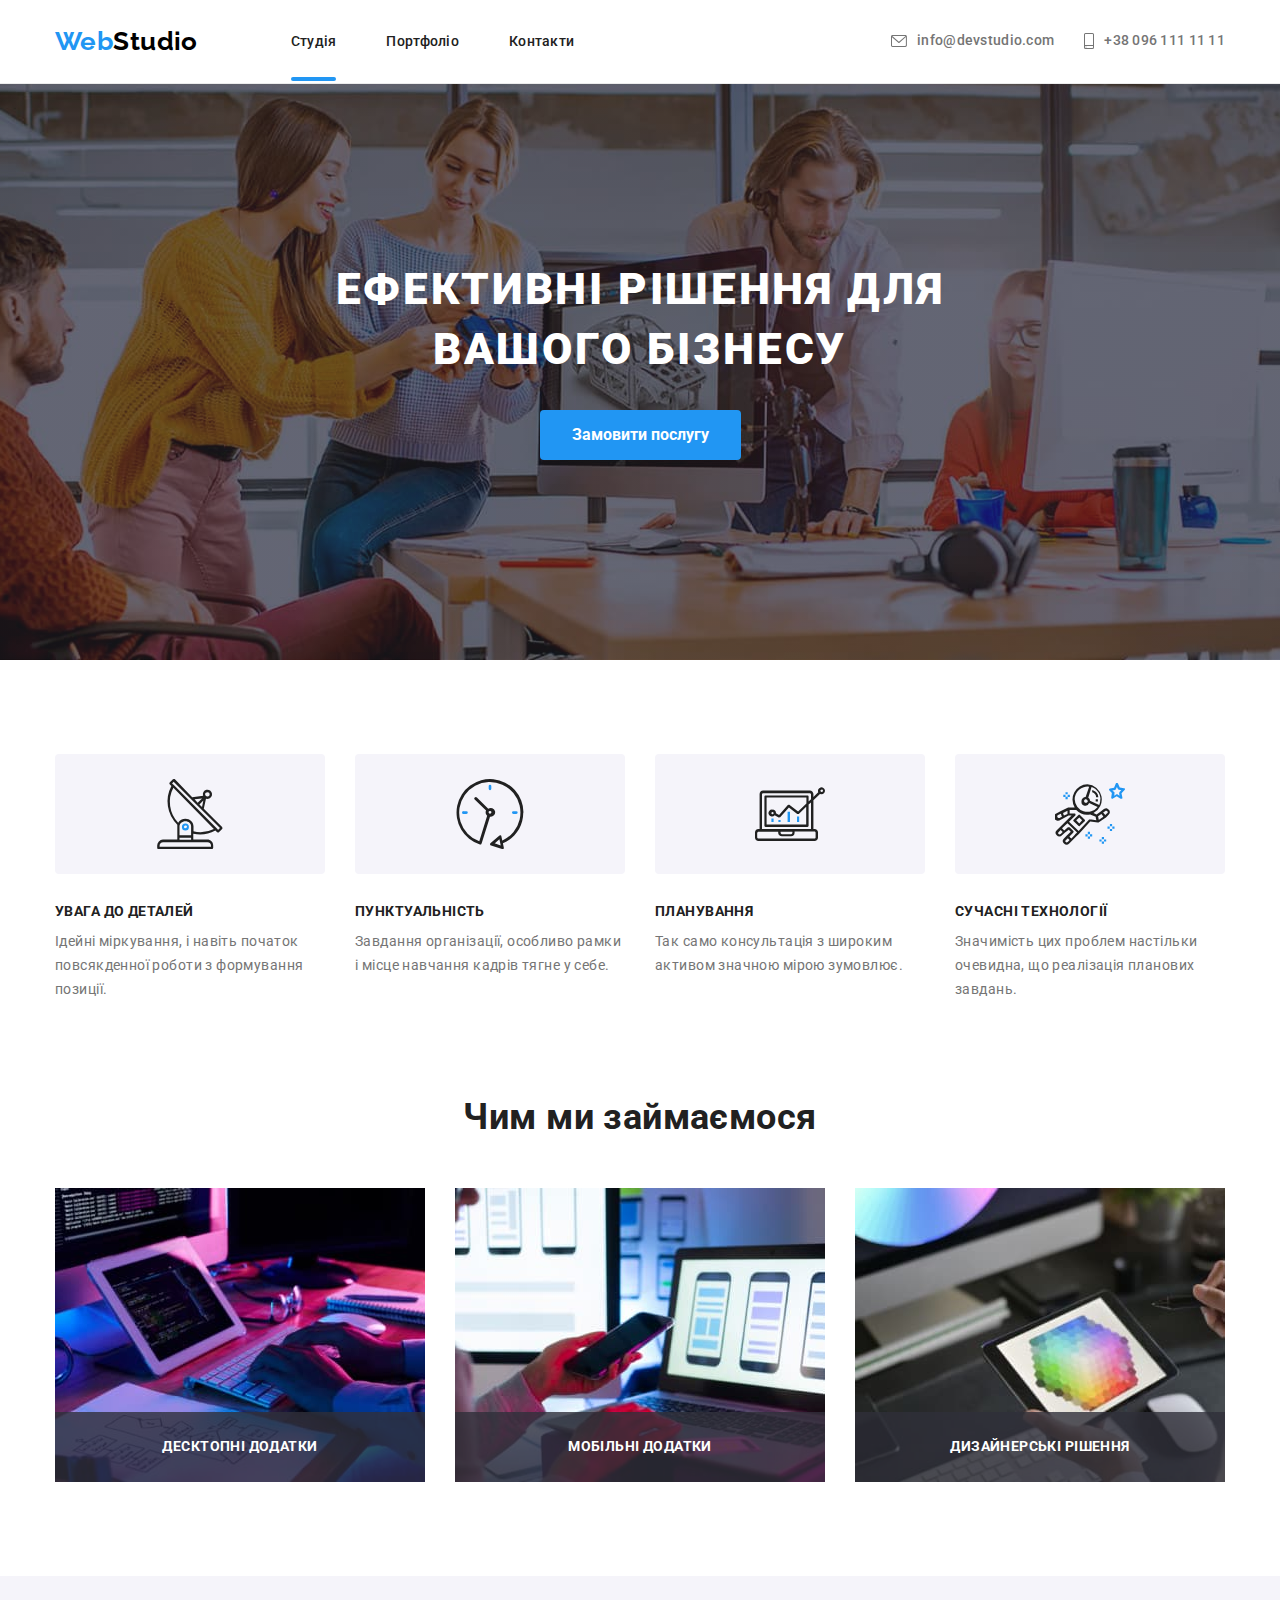
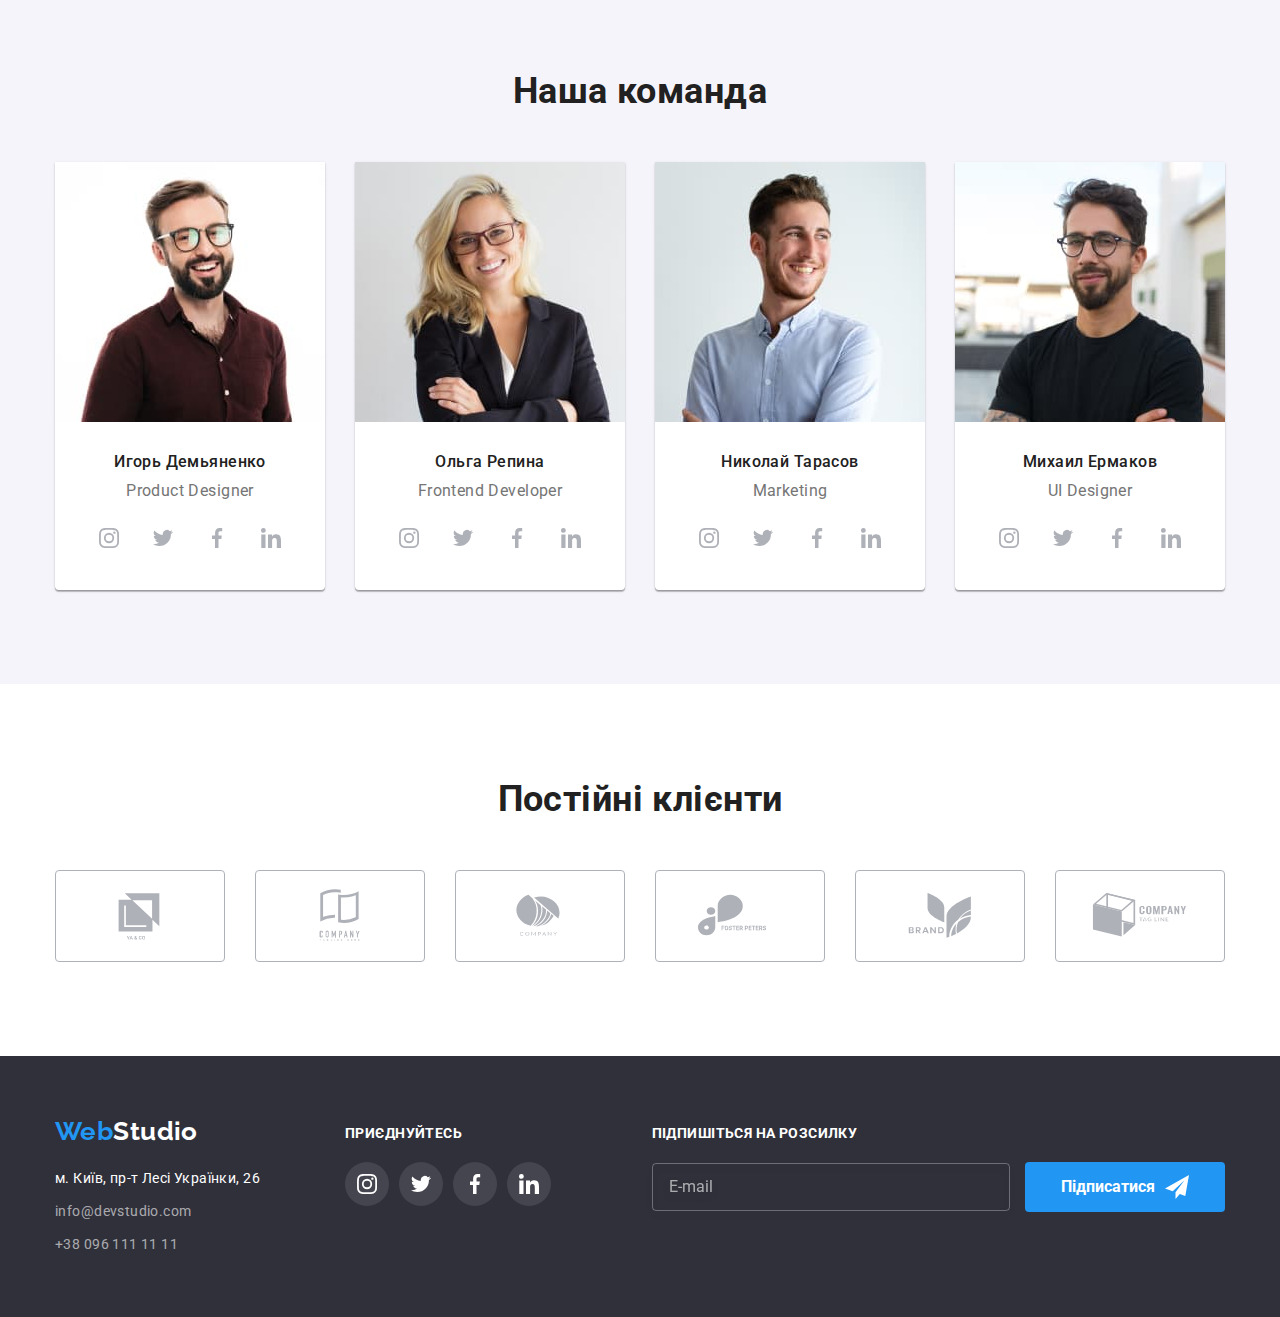
==== commit 7d057c7d: "finally!! right img in team and portfolio" ====
--- a/index.html
+++ b/index.html
@@ -253,6 +253,14 @@
                 "
                 media="(max-width: 767px)"
                 sizes="(min-width: 480px) 450px, 100vw"
+              /><source
+                srcset="
+                  ./images/product-designer-270.jpg    270w,
+                  ./images/product-designer-270@2x.jpg 540w,
+                  ./images/product-designer-270@3x.jpg 810w
+                "
+                media="(min-width: 1200px)"
+                sizes="(min-width: 1200px) 270px, 30vw"
               />
               <source
                 srcset="
@@ -263,15 +271,7 @@
                 media="(min-width: 768px)"
                 sizes="(min-width: 768px) 354px, 46vw"
               />
-              <source
-                srcset="
-                  ./images/product-designer-270.jpg    270w,
-                  ./images/product-designer-270@2x.jpg 540w,
-                  ./images/product-designer-270@3x.jpg 810w
-                "
-                media="(min-width: 1200px)"
-                sizes="(min-width: 1200px) 270px, 30vw"
-              />
+              
               <img src="./images/product-designer-450.jpg" alt="Фото Игоря Демьяненко" />
             <!-- <picture
               ><source
@@ -351,6 +351,14 @@
                 "
                 media="(max-width: 767px)"
                 sizes="(min-width: 480px) 450px, 100vw"
+              /><source
+                srcset="
+                  ./images/frontend-developer-270.jpg    270w,
+                  ./images/frontend-developer-270@2x.jpg 540w,
+                  ./images/frontend-developer-270@3x.jpg 810w
+                "
+                media="(min-width: 1200px)"
+                sizes="(min-width: 1200px) 270px, 30vw"
               />
               <source
                 srcset="
@@ -361,15 +369,7 @@
                 media="(min-width: 768px)"
                 sizes="(min-width: 768px) 354px, 46vw"
               />
-              <source
-                srcset="
-                  ./images/frontend-developer-270.jpg    270w,
-                  ./images/frontend-developer-270@2x.jpg 540w,
-                  ./images/frontend-developer-270@3x.jpg 810w
-                "
-                media="(min-width: 1200px)"
-                sizes="(min-width: 1200px) 270px, 30vw"
-              />
+              
               <img src="./images/frontend-developer-450.jpg" alt="Фото Ольги Репиной" />
             </picture>
             <div class="team-list__holder">
@@ -420,6 +420,14 @@
                 "
                 media="(max-width: 767px)"
                 sizes="(min-width: 480px) 450px, 100vw"
+              /><source
+                srcset="
+                  ./images/marketing-270.jpg    270w,
+                  ./images/marketing-270@2x.jpg 540w,
+                  ./images/marketing-270@3x.jpg 810w
+                "
+                media="(min-width: 1200px)"
+                sizes="(min-width: 1200px) 270px, 30vw"
               />
               <source
                 srcset="
@@ -430,16 +438,6 @@
                 media="(min-width: 768px)"
                 sizes="(min-width: 768px) 354px, 46vw"
               />
-              <source
-                srcset="
-                  ./images/marketing-270.jpg    270w,
-                  ./images/marketing-270@2x.jpg 540w,
-                  ./images/marketing-270@3x.jpg 810w
-                "
-                media="(min-width: 1200px)"
-                sizes="(min-width: 1200px) 270px, 30vw"
-              />
-
               <img src="./images/marketing-450.jpg" alt="Фото Николая Тарасова" />
             </picture>
 
@@ -494,6 +492,15 @@
               />
               <source
                 srcset="
+                  ./images/UI-designer-270.jpg    270w,
+                  ./images/UI-designer-270@2x.jpg 540w,
+                  ./images/UI-designer-270@3x.jpg 810w
+                "
+                media="(min-width: 1200px)"
+                sizes="(min-width: 1200px) 270px, 30vw"
+              />
+              <source
+                srcset="
                   ./images/UI-designer-354.jpg     354w,
                   ./images/UI-designer-354@2x.jpg  708w,
                   ./images/UI-designer-354@3x.jpg 1062w
@@ -501,15 +508,7 @@
                 media="(min-width: 768px)"
                 sizes="(min-width: 768px) 354px, 46vw"
               />
-              <source
-                srcset="
-                  ./images/UI-designer-270.jpg    270w,
-                  ./images/UI-designer-270@2x.jpg 540w,
-                  ./images/UI-designer-270@3x.jpg 810w
-                "
-                media="(min-width: 1200px)"
-                sizes="(min-width: 1200px) 270px, 30vw"
-              />
+              
               <img src="./images/UI-designer-450.jpg" alt="Фото Михаила Ермакова" />
             </picture>
             <div class="team-list__holder">
